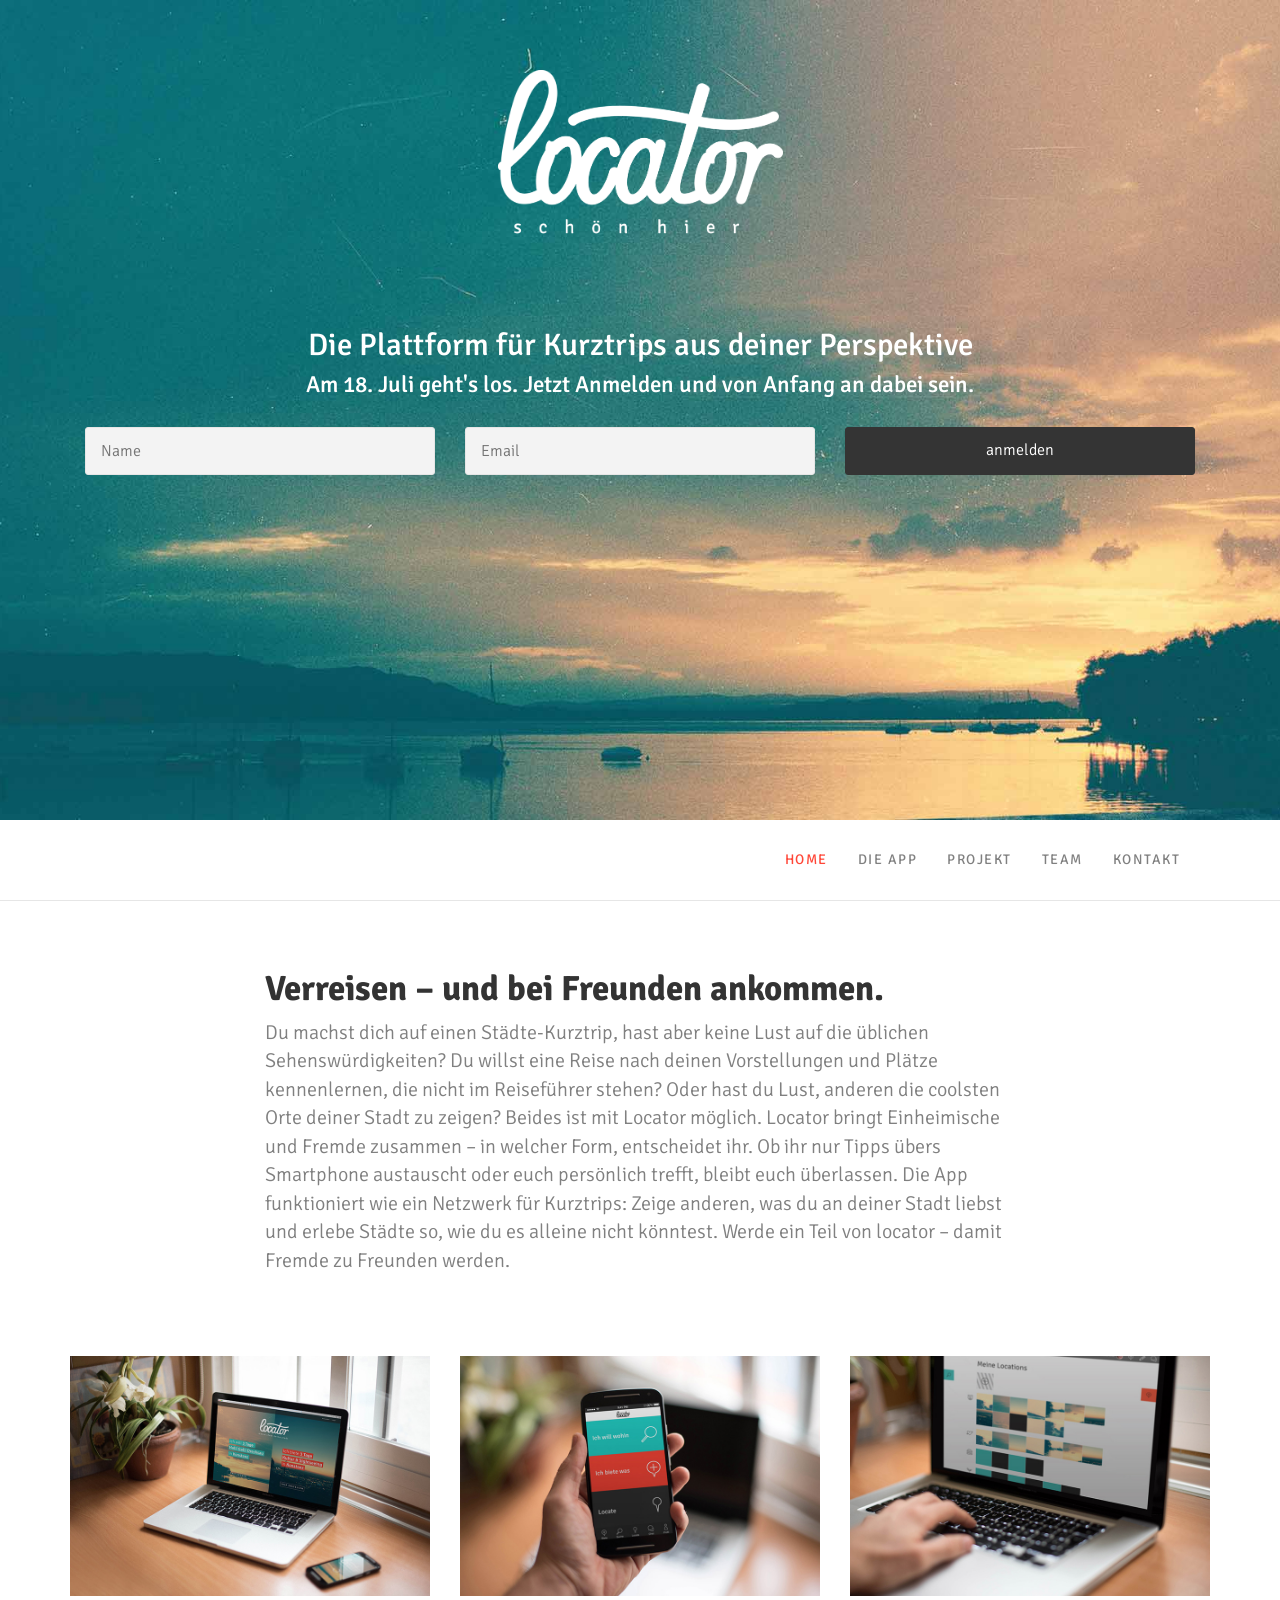
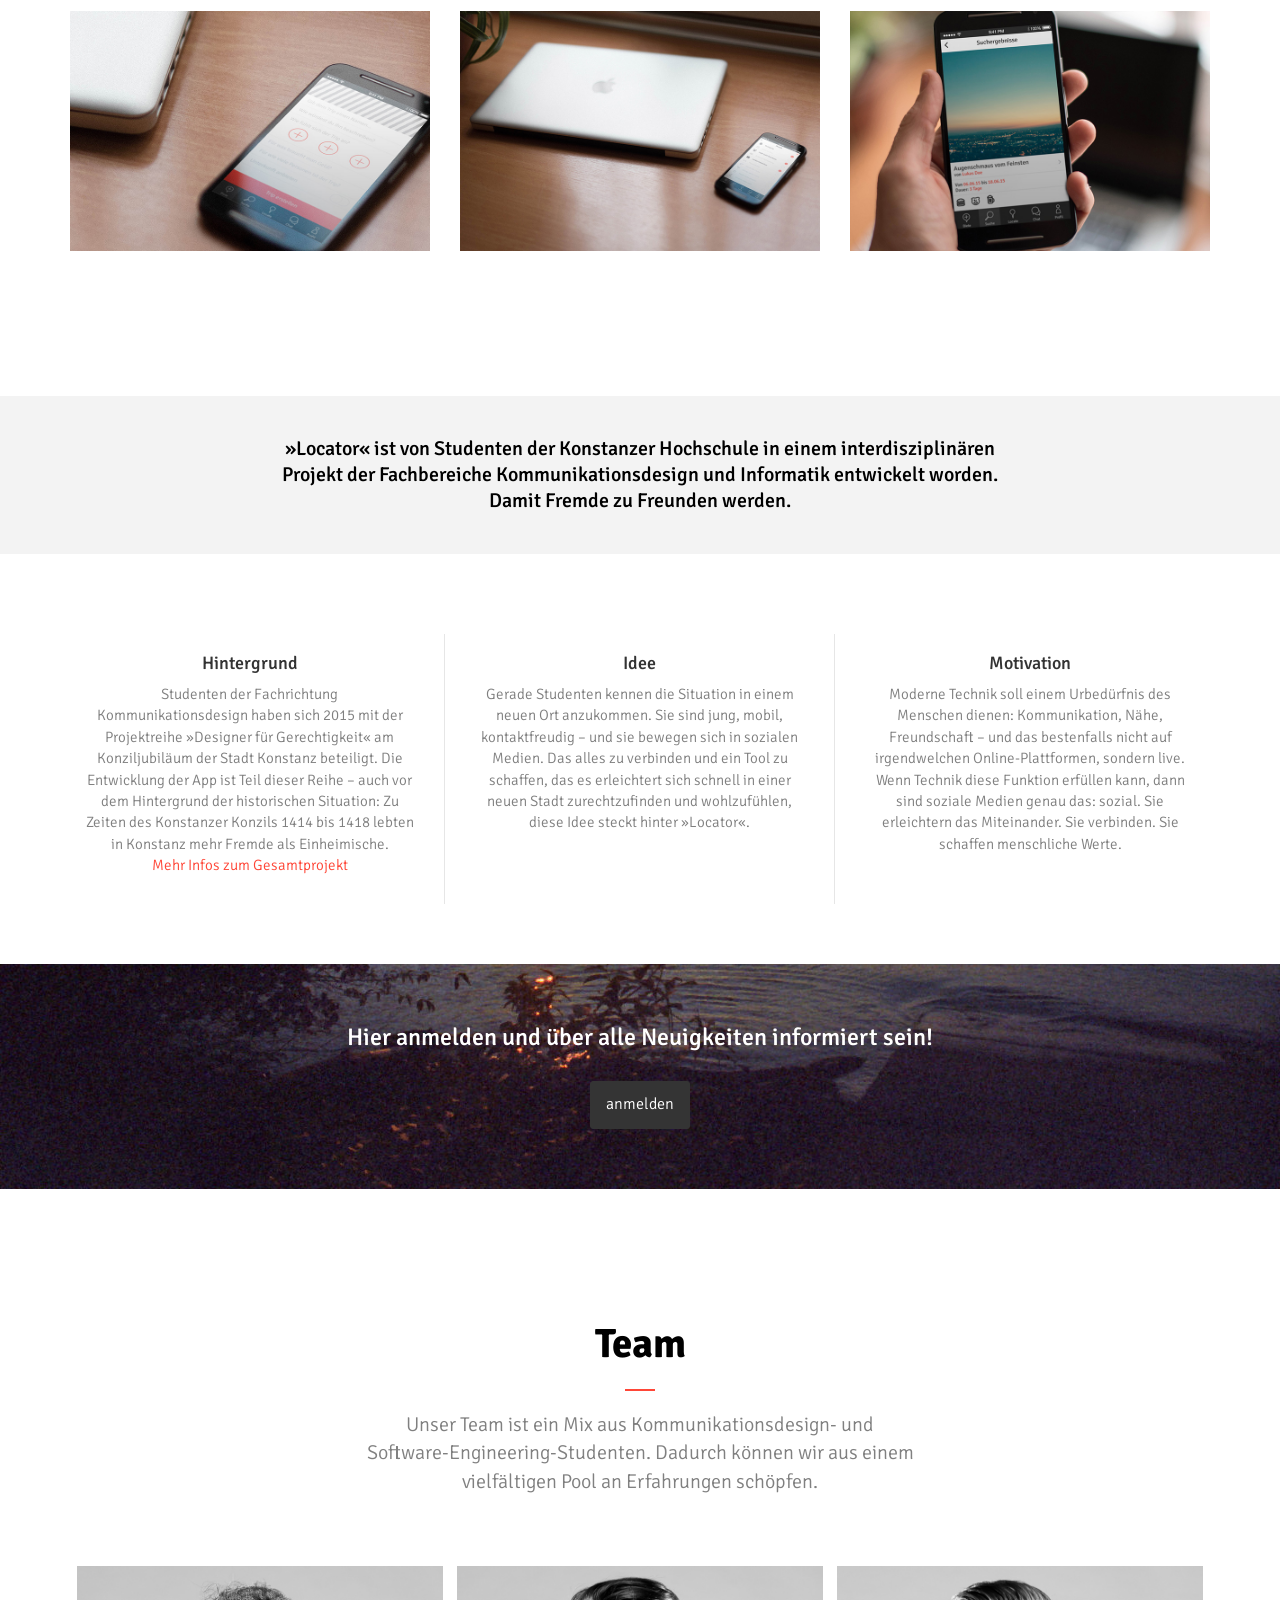
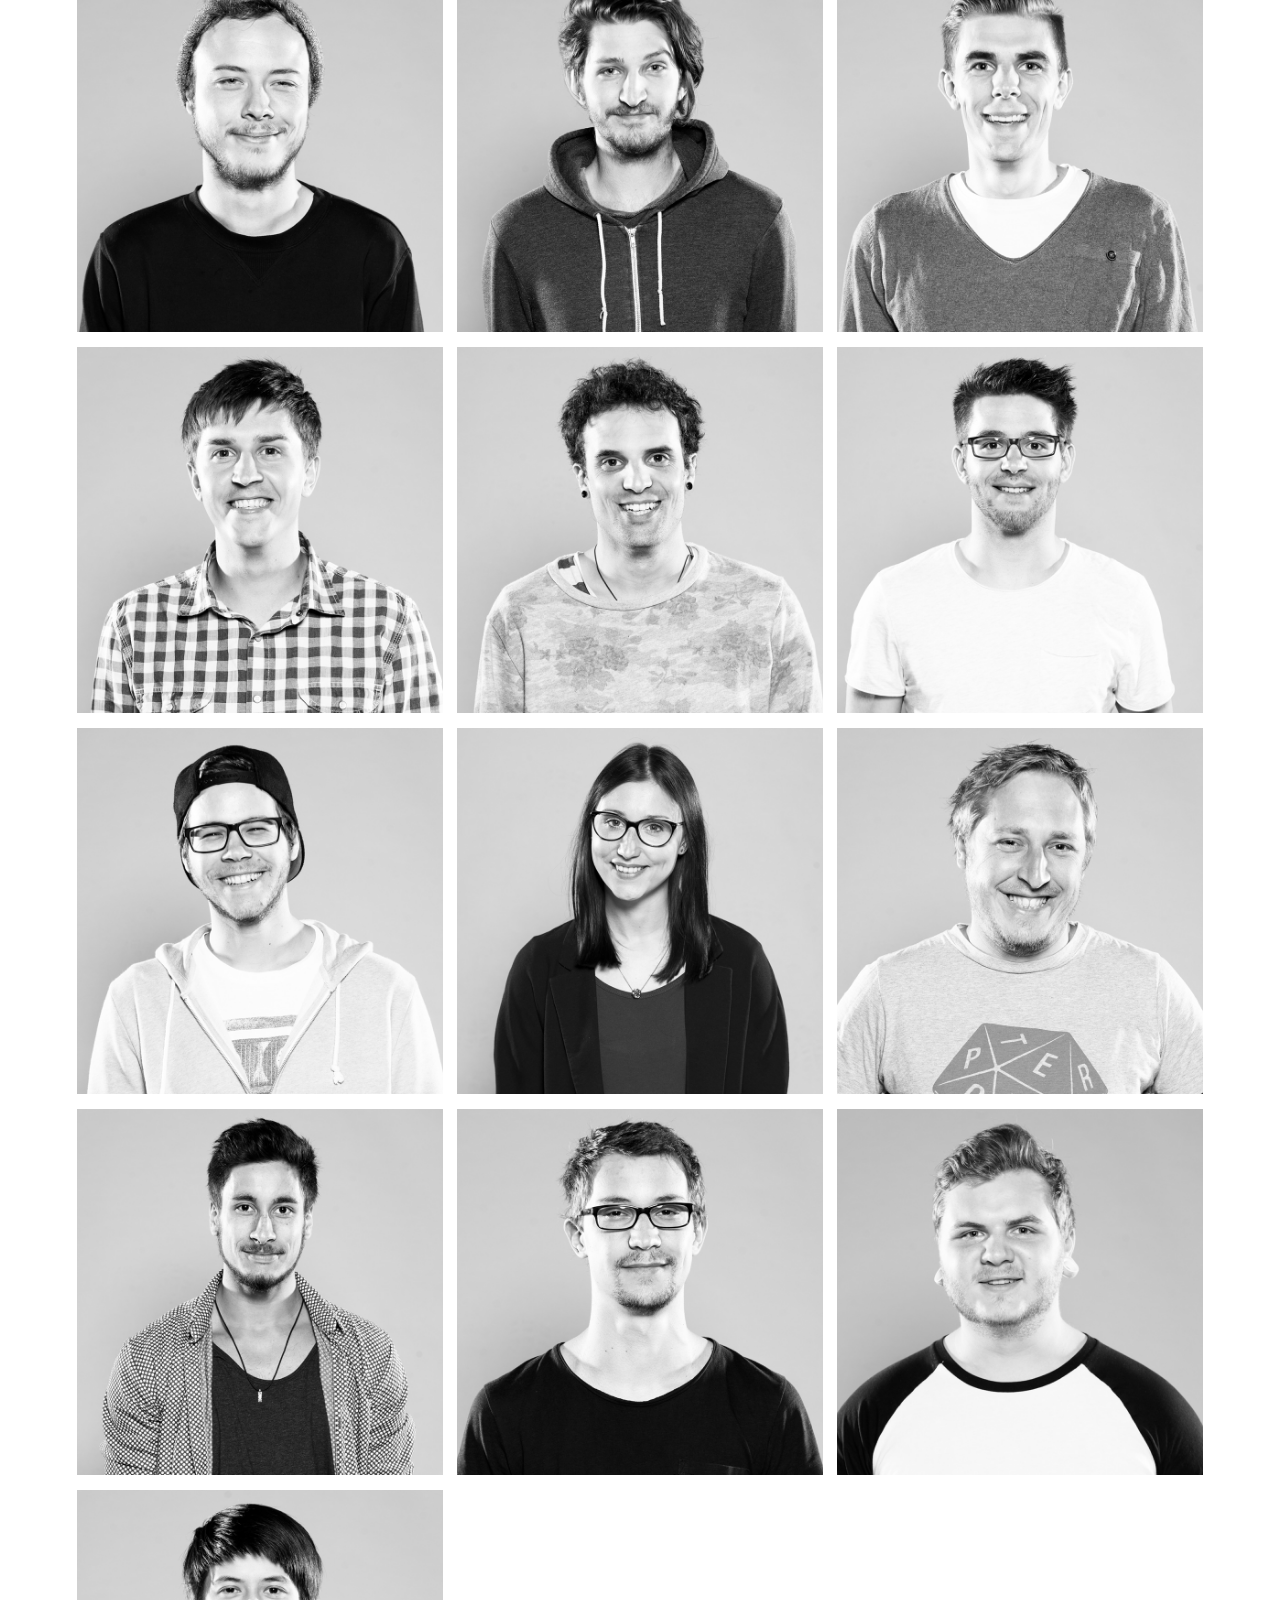
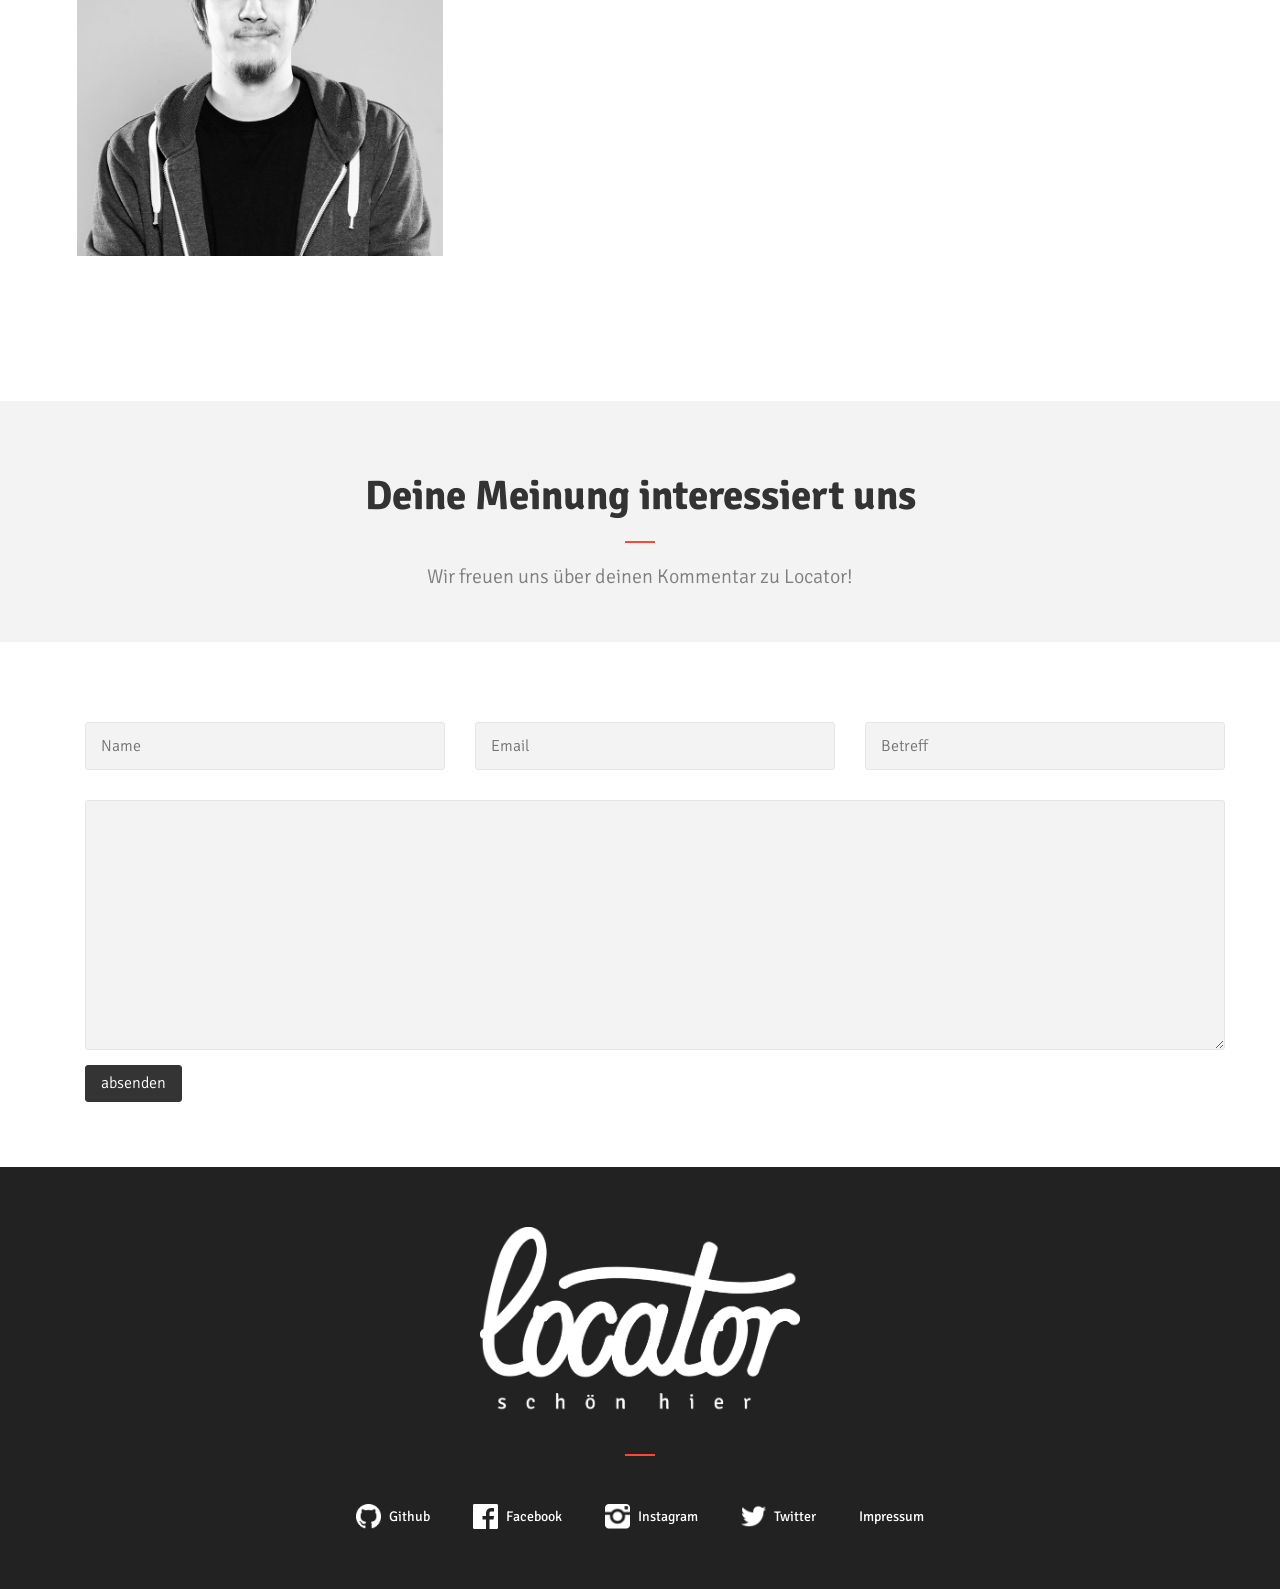
==== app/index.html @ bdcbfa22 "Update index.html" ====
<!DOCTYPE html>
<!--[if lt IE 7]>
<html class="no-js lt-ie9 lt-ie8 lt-ie7"> <![endif]-->
<!--[if IE 7]>
<html class="no-js lt-ie9 lt-ie8"> <![endif]-->
<!--[if IE 8]>
<html class="no-js lt-ie9"> <![endif]-->
<!--[if gt IE 8]><!-->
<html class="no-js">
<!--<![endif]-->

<head>
    <meta charset="utf-8">
    <meta http-equiv="X-UA-Compatible" content="IE=edge">
    <title>Locator | Die Plattform für Kurztrips aus deiner Perspektive</title>
    <meta name="viewport" content="width=device-width, initial-scale=1">
    <link rel="shortcut icon" href="favicon.ico" type="image/x-icon"/>
    <link rel="shortcut icon" href="favicon.png" type="image/png"/>
    <link rel="icon" href="favicon.png" type="image/png"/>

    <!-- Place favicon.ico and apple-touch-icon.png in the root directory -->

    <link href='http://fonts.googleapis.com/css?family=Signika:300,400,600' rel='stylesheet' type='text/css'>
    <link rel="stylesheet" href="css/normalize.css">
    <link rel="stylesheet" href="components/font-awesome/css/font-awesome.min.css">
    <link rel="stylesheet" href="components/bootstrap/dist/css/bootstrap.min.css">
    <link rel="stylesheet" href="components/lightbox/css/lightbox.css"/>
    <link rel="stylesheet" href="css/main.css">


</head>

<body>
<!--[if lt IE 7]>
<p class="browsehappy">You are using an <strong>outdated</strong> browser. Please <a href="http://browsehappy.com/">upgrade
    your browser</a> to improve your experience.</p>
<![endif]-->


<div id="home" class="container-fluid start content">
    <section class="container content relative" id="top">

        <div class="row">
            <div class="col-xs-12 logo-container">
                <img class="logo img-responsive" src="img/locator.png" alt="Locator Logo">

                <div class="registration-container">
                    <div class="registration-header col-xs-12">
                        <h2>Die Plattform für Kurztrips aus deiner Perspektive</h2>

                        <h3>Am 18. Juli geht's los. Jetzt Anmelden und von Anfang an dabei sein.</h3>
                    </div>
                    <form id="registration">
                        <div class="col-sm-4 col-xs-12 input">
                            <input class="registration-form" type="text" placeholder="Name" name="name">
                        </div>
                        <div class="col-sm-4 col-xs-12 input">
                            <input class="registration-form" type="text" placeholder="Email" name="email">
                        </div>
                        <div class="col-sm-4 col-xs-12 button">
                            <input class="registration-submit" type="submit" value="anmelden">
                        </div>
                    </form>
                    <div class="success">
                        <p class="thanks">Vielen Dank für deine Anmeldung</p>
                    </div>
                    <div class="error">
                        <p class="generic">Oops, da ist was schief gelaufen. Bitte überprüfe nochmal deine Eingabe.</p>

                        <p class="conflict">Oops, diese Mail ist bereits registriert.</p>
                    </div>

                </div>
            </div>
        </div>
    </section>
</div>

<div class="container-fluid menu-wrapper">

    <div class="container">
        <div class="row">
            <div class="col-xs-12">

                <div class="burgerbutton visible-xs">
                    <button type="button" class="navbar-toggle" data-toggle="collapse" data-target=".mainnav">
                        <span class="sr-only">Toggle navigation</span>
                        <span class="icon-bar"></span>
                        <span class="icon-bar"></span>
                        <span class="icon-bar"></span>
                    </button>

                </div>
                <nav id="navigation" class="mainnav navbar-collapse collapse">
                    <ul>
                        <li class="active"><a href="#home">Home</a></li>
                        <li><a href="#app">Die App</a></li>
                        <li><a href="#project">Projekt</a></li>
                        <li><a href="#team">Team</a></li>
                        <li><a href="#contact-us">Kontakt</a></li>
                    </ul>
                </nav>
            </div>
        </div>
    </div>

</div>

<div class="container description content" id="app">
    <div class="row">
        <div class="col-xs-12 col-sm-8 col-sm-offset-2">
            <h2>Verreisen – und bei Freunden ankommen.</h2>

            <p>
                Du machst dich auf einen Städte-Kurztrip, hast aber keine Lust auf die üblichen Sehenswürdigkeiten? Du
                willst eine Reise nach deinen Vorstellungen und Plätze kennenlernen, die nicht im Reiseführer stehen?
                Oder hast du Lust, anderen die coolsten Orte deiner Stadt zu zeigen? Beides ist mit Locator möglich.
                Locator bringt Einheimische und Fremde zusammen – in welcher Form, entscheidet ihr. Ob ihr nur Tipps
                übers Smartphone austauscht oder euch persönlich trefft, bleibt euch überlassen. Die App funktioniert
                wie ein Netzwerk für Kurztrips: Zeige anderen, was du an deiner Stadt liebst und
                erlebe Städte so, wie du es alleine nicht könntest. Werde ein Teil von locator – damit Fremde zu
                Freunden werden.

            </p>
        </div>
    </div>


    <div class="row mocks">
        <a data-lightbox="mockups" href="img/mocks/Locator_Mockup1.jpg">
            <img class="col-sm-4 img-responsive"
                 src="img/mocks/Locator_Mockup1.jpg">
        </a>

        <a data-lightbox="mockups" href="img/mocks/Locator_Mockup2.jpg">
            <img class="col-sm-4 img-responsive"
                 src="img/mocks/Locator_Mockup2.jpg">
        </a>

        <a data-lightbox="mockups" href="img/mocks/Locator_Mockup3.jpg">
            <img class="col-sm-4 img-responsive"
                 src="img/mocks/Locator_Mockup3.jpg">
        </a>

        <a data-lightbox="mockups" href="img/mocks/Locator_Mockup5.jpg">
            <img class="col-sm-4 img-responsive"
                 src="img/mocks/Locator_Mockup5.jpg">
        </a>

        <a data-lightbox="mockups" href="img/mocks/Locator_Mockup4.jpg">
            <img class="col-sm-4 img-responsive"
                 src="img/mocks/Locator_Mockup4.jpg">
        </a>

        <a data-lightbox="mockups" href="img/mocks/Locator_Mockup6.jpg">
            <img class="col-sm-4 img-responsive"
                 src="img/mocks/Locator_Mockup6.jpg">
        </a>

    </div>
</div>
<div class="content" id="project">
    <div class="container-fluid quote">
        <div class="container">

            <div class="row">
                <h3 class="col-sm-8 col-sm-offset-2">»Locator« ist von Studenten der Konstanzer Hochschule in einem
                    interdisziplinären Projekt der Fachbereiche Kommunikationsdesign und Informatik entwickelt worden.
                    Damit
                    Fremde zu Freunden werden.</h3>
            </div>
        </div>
    </div>

    <div class="container project-description">
        <div class="row">
            <div class="col-sm-4 border">
                <h2>Hintergrund</h2>
                <span class="desc">Studenten der Fachrichtung Kommunikationsdesign haben sich 2015 mit der Projektreihe »Designer für Gerechtigkeit« am Konziljubiläum der Stadt Konstanz beteiligt. Die Entwicklung der App ist Teil dieser Reihe – auch vor dem Hintergrund der historischen Situation: Zu Zeiten des Konstanzer Konzils 1414 bis 1418 lebten in Konstanz mehr Fremde als Einheimische. <br><a
                        href="http://gerechtigkeit.ag.htwg-konstanz.de/">Mehr Infos zum Gesamtprojekt</a></span>
            </div>

            <div class="col-sm-4 border">
                <h2>Idee</h2>
                <span class="desc">Gerade Studenten kennen die Situation in einem neuen Ort anzukommen. Sie sind jung, mobil, kontaktfreudig – und sie bewegen sich in sozialen Medien. Das alles zu verbinden und ein Tool zu schaffen, das es erleichtert sich schnell in einer neuen Stadt zurechtzufinden und wohlzufühlen, diese Idee steckt hinter »Locator«.</span>
            </div>

            <div class="col-sm-4">
                <h2>Motivation</h2>
                <span class="desc">Moderne Technik soll einem Urbedürfnis des Menschen dienen: Kommunikation, Nähe, Freundschaft – und das bestenfalls nicht auf irgendwelchen Online-Plattformen, sondern live. Wenn Technik diese Funktion erfüllen kann, dann sind soziale Medien genau das: sozial. Sie erleichtern das Miteinander. Sie verbinden. Sie schaffen menschliche Werte.</span>
            </div>

        </div>
    </div>

    <div class="container-fluid registration">

        <div class="container">

            <h3>Hier anmelden und über alle Neuigkeiten informiert sein!</h3>

            <div class="row center">
                <div class="col-xs-12 col-sm4">
                    <input class="registration-submit-bottom" type="submit" value="anmelden">
                </div>
            </div>
        </div>
    </div>

</div>


<div class="container team content" id="team">
    <div class="row">
        <div class="col-xs-12 head">
            <h2 class="section-title">Team</h2>

            <p class="grey">Unser Team ist ein Mix aus Kommunikationsdesign- und Software-Engineering-Studenten.
                Dadurch
                können wir aus
                einem vielfältigen Pool an Erfahrungen schöpfen.</p>
        </div>
    </div>
    <div class="profiles"></div>
</div>

<div class="content" id="contact-us">
    <div class="container-fluid kontakt-teaser">
        <div class="row">
            <div class="col-xs-12">
                <h3 class="center">Deine Meinung interessiert uns</h3>

                <p class="grey center">Wir freuen uns über deinen Kommentar zu Locator!</p>
            </div>
        </div>
    </div>
</div>

<div class="container kontakt content" id="contact">

    <div id="form">
        <div class="container">

            <form id="forms">
                <div class="row">
                    <div class="col-sm-4">
                        <input type="text" placeholder="Name" id="name" name="name">
                    </div>
                    <div class="col-sm-4">
                        <input type="text" placeholder="Email" id="email" name="email">
                    </div>
                    <div class="col-sm-4">
                        <input type="text" placeholder="Betreff" id="subject" name="subject">
                    </div>
                    <div class="col-xs-12">
                        <textarea name="message" id="message" cols="30" rows="10"></textarea>

                    </div>
                </div>
                <div class="row">
                    <div class="col-xs-12 col-sm-4">
                        <input class="feedback-submit" type="submit" value="absenden">
                        <input type="hidden" name="submit">
                    </div>
                    <div class="col-xs-12 col-sm-8 success-feedback">
                        <p class="thanks">Vielen Dank für dein Feedback!</p>
                    </div>
                    <div class="col-xs-12 col-sm-8 error-feedback">
                        <p class="generic">Oops, da ist was schief gelaufen</p>
                    </div>
                </div>
            </form>
        </div>
    </div>

</div>

<div class="container-fluid footer">
    <div class="container relative">
        <div class="row">

            <div class="col-xs-12 center">
                <img class="logo img-responsive" src="img/locator.png" alt="Locator Logo">
                <span class="separator"></span>

                <div class="social-wrapper">
                    <ul>
                        <li><a href="https://github.com/locator-kn" target="_blank">
                            <img class="social"
                                 src="img/socials/github.png">
                            Github</a></li>
                        <li><a href="https://www.facebook.com/locator.kn" target="_blank"><img class="social"
                                                                                               src="img/socials/fb.png">
                            Facebook</a>
                        </li>
                        <li><a target="_blank" href="https://instagram.com/locator_app" class="footer-app-link"><img class="social" width="25"
                                                                                                     src="img/socials/insta.png"
                                                                                                     alt=""/>
                             Instagram</a></li>
                        <li><a target="_blank" href="https://twitter.com/locator_app"><img class="social" src="img/socials/twitter.png"
                                />
                            Twitter</a>
                        </li>
                        <li><a href="impressum.html">Impressum</a></li>
                    </ul>
                </div>
            </div>


        </div>
    </div>
</div>

<script src="components/jquery/dist/jquery.min.js"></script>
<script src="components/bootstrap/dist/js/bootstrap.min.js"></script>
<script src="js/smoothscroll.js"></script>
<script src="components/lightbox/js/lightbox.min.js"></script>
<script src="js/modernizr-2.6.2.min.js"></script>
<script src="js/main.js"></script>

<script>
    (function (i, s, o, g, r, a, m) {
        i['GoogleAnalyticsObject'] = r;
        i[r] = i[r] || function () {
                    (i[r].q = i[r].q || []).push(arguments)
                }, i[r].l = 1 * new Date();
        a = s.createElement(o),
                m = s.getElementsByTagName(o)[0];
        a.async = 1;
        a.src = g;
        m.parentNode.insertBefore(a, m)
    })(window, document, 'script', '//www.google-analytics.com/analytics.js', 'ga');

    ga('create', 'UA-64206727-1', 'auto');
    ga('send', 'pageview');

</script>

</body>

</html>
---- app/css/main.css ----
/*! HTML5 Boilerplate v4.3.0 | MIT License | http://h5bp.com/ */

/*
 * What follows is the result of much research on cross-browser styling.
 * Credit left inline and big thanks to Nicolas Gallagher, Jonathan Neal,
 * Kroc Camen, and the H5BP dev community and team.
 */

/* ==========================================================================
   Base styles: opinionated defaults
   ========================================================================== */

html,
button,
input,
select,
textarea {
    color: #222;
}

html {
    font-size: 1em;
    line-height: 1.4;
}

input, textarea {
    outline: none;
    -webkit-appearance: none;
}

/*
 * Remove text-shadow in selection highlight: h5bp.com/i
 * These selection rule sets have to be separate.
 * Customize the background color to match your design.
 */

::-moz-selection {
    background: #b3d4fc;
    text-shadow: none;
}

::selection {
    background: #b3d4fc;
    text-shadow: none;
}

/*
 * A better looking default horizontal rule
 */

hr {
    display: block;
    height: 1px;
    border: 0;
    border-top: 1px solid #ccc;
    margin: 1em 0;
    padding: 0;
}

/*
 * Remove the gap between images, videos, audio and canvas and the bottom of
 * their containers: h5bp.com/i/440
 */

audio,
canvas,
img,
video {
    vertical-align: middle;
}

/*
 * Remove default fieldset styles.
 */

fieldset {
    border: 0;
    margin: 0;
    padding: 0;
}

/*
 * Allow only vertical resizing of textareas.
 */

textarea {
    resize: vertical;
}

/* ==========================================================================
   Browse Happy prompt
   ========================================================================== */

.browsehappy {
    margin: 0.2em 0;
    background: #ccc;
    color: #000;
    padding: 0.2em 0;
}

/* ==========================================================================
   Author's custom styles
   ========================================================================== */

/* ==========================================================================
   Helper classes
   ========================================================================== */

/*
 * Image replacement
 */

.ir {
    background-color: transparent;
    border: 0;
    overflow: hidden;
    /* IE 6/7 fallback */
    *text-indent: -9999px;
}

.ir:before {
    content: "";
    display: block;
    width: 0;
    height: 150%;
}

/*
 * Hide from both screenreaders and browsers: h5bp.com/u
 */

.hidden {
    display: none !important;
    visibility: hidden;
}

/*
 * Hide only visually, but have it available for screenreaders: h5bp.com/v
 */

.visuallyhidden {
    border: 0;
    clip: rect(0 0 0 0);
    height: 1px;
    margin: -1px;
    overflow: hidden;
    padding: 0;
    position: absolute;
    width: 1px;
}

/*
 * Extends the .visuallyhidden class to allow the element to be focusable
 * when navigated to via the keyboard: h5bp.com/p
 */

.visuallyhidden.focusable:active,
.visuallyhidden.focusable:focus {
    clip: auto;
    height: auto;
    margin: 0;
    overflow: visible;
    position: static;
    width: auto;
}

/*
 * Hide visually and from screenreaders, but maintain layout
 */

.invisible {
    visibility: hidden;
}

/*
 * Clearfix: contain floats
 *
 * For modern browsers
 * 1. The space content is one way to avoid an Opera bug when the
 *    `contenteditable` attribute is included anywhere else in the document.
 *    Otherwise it causes space to appear at the top and bottom of elements
 *    that receive the `clearfix` class.
 * 2. The use of `table` rather than `block` is only necessary if using
 *    `:before` to contain the top-margins of child elements.
 */

.clearfix:before,
.clearfix:after {
    content: " ";
    /* 1 */
    display: table;
    /* 2 */
}

.clearfix:after {
    clear: both;
}

/*
 * For IE 6/7 only
 * Include this rule to trigger hasLayout and contain floats.
 */

.clearfix {
    *zoom: 1;
}

/* ==========================================================================
   EXAMPLE Media Queries for Responsive Design.
   These examples override the primary ('mobile first') styles.
   Modify as content requires.
   ========================================================================== */

@media only screen and (min-width: 35em) {
    /* Style adjustments for viewports that meet the condition */
}

@media print,
(-o-min-device-pixel-ratio: 5/4),
(-webkit-min-device-pixel-ratio: 1.25),
(min-resolution: 120dpi) {
    /* Style adjustments for high resolution devices */
}

/* ==========================================================================
   Print styles.
   Inlined to avoid required HTTP connection: h5bp.com/r
   ========================================================================== */

@media print {
    * {
        background: transparent !important;
        color: #000 !important;
        /* Black prints faster: h5bp.com/s */
        box-shadow: none !important;
        text-shadow: none !important;
    }

    a,
    a:visited {
        text-decoration: underline;
    }

    a[href]:after {
        content: " (" attr(href) ")";
    }

    abbr[title]:after {
        content: " (" attr(title) ")";
    }

    /*
     * Don't show links for images, or javascript/internal links
     */
    .ir a:after,
    a[href^="javascript:"]:after,
    a[href^="#"]:after {
        content: "";
    }

    pre,
    blockquote {
        border: 1px solid #999;
        page-break-inside: avoid;
    }

    thead {
        display: table-header-group;
        /* h5bp.com/t */
    }

    tr,
    img {
        page-break-inside: avoid;
    }

    img {
        max-width: 100% !important;
    }

    @page {
        margin: 0.5cm;
    }

    p,
    h2,
    h3 {
        orphans: 3;
        widows: 3;
    }

    h2,
    h3 {
        page-break-after: avoid;
    }
}

body {
    font-family: 'Signika', sans-serif;
    background-color: #fff;
    -webkit-font-smoothing: antialiased;
    -moz-osx-font-smoothing: grayscale;
}

.responsive-img {
    max-width: 100%;
    height: auto;
}

.start {
    background: url('../img/bg/intro.jpg');
    min-height: calc(100vh - 80px);
    background-size: cover;
    background-position: bottom;
}

.logo-container {
    text-align: center;
    margin-top: 6%;
}

.logo-container h2 {
    font-size: 23px;
    color: white;
}

img.logo {
    margin: 0 auto;
    max-width: 25%
}

.registration-container h2 {
    font-size: 31px;
}

.registration-container h3 {
    font-size: 23px;
    margin-top: 5px;
    margin-bottom: 30px;
}

.description p {
    font-weight: 300;
    color: #808080;
    font-size: 20px;
}

.description h2 {
    font-weight: 700;
    font-size: 35px;
}

.head {
    text-align: center;
}

.grey {
    font-weight: 300;
    color: #808080;
    font-size: 20px;
}

.team .head p {
    max-width: 550px;
    margin: 0 auto;
}

.team .member {
    position: relative;
}

.team .member .overlay {
    position: absolute;
    top: 0;
    left: 0;
    height: 100%;
    width: 100%;
    background: rgba(255, 70, 55, 0.5);
    border-left: 7px solid white;
    border-right: 7px solid white;
    padding: 15px;
    padding-top: 100px;
    visibility: hidden;
}

.team {
    color: white;
}

.team .member {
    margin-bottom: 15px;
    padding-left: 7px;
    padding-right: 7px;
}

.team .overlay h2, .team .desc {
    line-height: 24px;
    font-size: 15px;
    font-weight: 300;
    text-align: center;
    float: left;
    width: 100%;
    color: white;
}

.head h2 {
    color: black !important;
}

.head {
    margin: 70px 0;
}

.team .overlay h2 {
    text-transform: uppercase;
}

.team .overlay {
    opacity: 0;
    transition: all 400ms cubic-bezier(.07, .58, .39, 1);
}

.team .member:hover .overlay {
    opacity: 1;
    visibility: visible;
}

.team .member .overlay h2 {
    opacity: 0;
    transition: all 0.40s cubic-bezier(0.000, 0.000, 0.580, 1.000);
}

.team .member:hover h2 {
    opacity: 1;
}

.team .member .overlay .desc {
    opacity: 0;
    transition: all 0.70s cubic-bezier(0.000, 0.000, 0.580, 1.000);
}

.team .member:hover .desc {
    opacity: 1;
}

.kontakt-teaser {
    background-color: #f3f3f3;
    padding-top: 40px;
    padding-bottom: 40px;
    margin-bottom: 80px;
}

.kontakt-teaser h3:after {
    background: #ff4637;
    position: relative;
    display: block;
    content: "";
    height: 2px;
    width: 30px;
    margin: 10px auto 20px;
}

.kontakt-teaser h3 {
    text-align: center;
    font-size: 41px;
    line-height: 70px;
    font-weight: 700;
}

.center {
    text-align: center;
}

#contact input[type="text"] {
    width: 100%;
    background-color: #f3f3f3;
    height: 48px;
    border: 1px solid #e6e6e6;
    margin-bottom: 30px;
}

#contact textarea {
    background-color: #f3f3f3;
    border: 1px solid #e6e6e6;
    width: 100%;
    padding: 10px 15px;
}

input, textarea, select {
    font-family: 'Signika', Arial, sans-serif;
    font-size: 16px;
    font-weight: 100;
    border-radius: 3px;
    outline: 0;
    display: block;
    max-width: 100%;
    padding: 6px 15px;
    border: 1px solid #ddd;
    margin-bottom: 15px;
    background: transparent;
    color: #808080;
    -webkit-transition: all 0.2s ease-in-out;
    -moz-transition: all 0.2s ease-in-out;
    -ms-transition: all 0.2s ease-in-out;
    -o-transition: all 0.2s ease-in-out;
}

h2.section-title {
    font-size: 41px;
    line-height: 70px;
    font-weight: 700;
}

.section-title:after {
    background: #ff4637;
}

.section-title:after {
    position: relative;
    display: block;
    content: "";
    height: 2px;
    width: 30px;
    margin: 10px auto 20px;
    background: #ff4637;
}

.team h2.section-title {
    color: white;
}

.container.description {
    padding-top: 130px;
}

.mocks {
    padding-top: 70px;
}

.menu-wrapper {
    background: rgba(255, 255, 255, 0.95);
    border-bottom: 1px solid #e6e6e6;
    z-index: 999;
    width: 100%;
}

.menu-wrapper {
    position: absolute;
}

.menu-wrapper.fixed {
    position: fixed;
    top: 0;
}

.menu-wrapper li {
    padding: 0 10px;
    float: left;
}

.menu-wrapper li a {
    padding: 0 5px;
    float: left;
    color: #808080;
    font-size: 14px;
    line-height: 80px;
    text-transform: uppercase;
    letter-spacing: 1.5px;
}

nav ul {
    float: right;
    margin: 0;
    padding: 0;
}

.footer {
    background-color: #222222;
    min-height: 180px;
    margin-top: 50px;
    color: white;
    padding-bottom: 30px;
}

.footer a {
    color: white;
}

.footer nav {
    float: right;
    position: absolute;
    bottom: 15px;
}

.footer nav ul {
    float: left;
    margin: 0;
    width: 100%;
}

.relative {
    position: relative;
}

.footer .logo {
    padding: 60px 0 40px 0;
    max-width: 28%;
}

.footer nav {
    float: left;
    width: 100%;
    text-align: center;
    position: absolute;
    bottom: 15px;
    right: 15px;
}

.separator {
    background: #ff4637;
    position: relative;
    display: block;
    content: "";
    height: 2px;
    width: 30px;
    margin: 0 auto;
}

.footer .separator {
    margin-bottom: 30px;
}

.footer .impressum {
    padding: 20px;
    text-align: center;
    margin: 0 auto;
}

.quote {
    padding-top: 20px;
    padding-bottom: 30px;
    background-size: cover;
    background-color: #f3f3f3;
    background-position: bottom;
    font-weight: 300;
    color: black;
    margin-bottom: 50px;
    font-size: 34px;
    text-align: center;
}

.quote h3 {
    line-height: 130%;
    font-size: 20px;
}

ul li a:hover {
    text-decoration: none;
}

ul li a:hover, ul li.active a {
    color: #ff4637;
}

ul li a {
    display: block;
}

.impressum:hover {
    text-decoration: none;
    color: #ff4637;
}

#project, #contact-us {
    padding-top: 130px;
}

a:focus {
    text-decoration: none;
}

.mocks img {
    margin-bottom: 15px;
}

.navbar-toggle .icon-bar {
    border: 1px solid black;
}

.project-description .col-sm-4 {
    min-height: 270px;
    padding: 0 30px;
}

.project-description .border {
    border-right: 1px solid #e6e6e6;
}

.project-description {
    text-align: center;
    padding-top: 30px;
    font-weight: 300;
}

.project-description .desc {
    color: #808080;
    font-size: 15px;
}

.project-description h2 {
    font-size: 18px;
}

ul {
    list-style: none;
}

.footer ul li {
    padding: 20px;
}

img.social {
    height: 25px;
    margin-right: 5px;
    margin-top: -2px;
}

.footer ul {
    float: left;
    padding: 0;
    width: 100%;
}

.social-wrapper ul {
    text-align: center;
}

.social-wrapper {
    float: left;
    width: 100%;
}

.footer ul li {
    display: inline-block;
    width: auto;
}

.registration-form {
    width: 100%;
}

.registration-submit {
    width: 100%;
    cursor: pointer;

    color: white;
    background: transparent;
}

.registration-submit:hover {
    background: none;
    color: #808080;
    background-color: #f3f3f3;
}

.registration-submit-bottom {
    margin: 0 auto;
    height: 48px;
    border: 1px solid #e6e6e6;
    color: white;
}

.registration-submit-bottom:hover {
    background-color: #f3f3f3;
    color: #808080;
}

.registration-container {
    padding-top: 70px;
    width: 100%;
}

.registration-container .input input {
    background-color: #f3f3f3;
    height: 48px;
    border: 1px solid #e6e6e6;
    margin-bottom: 30px;
    margin-bottom: 5px;
}

input.registration-submit {
    height: 48px;
}

.registration-header {
    color: white;
    font-size: 25px;
    text-align: center;
}

.registration {
    margin-top: 60px;
    margin-bottom: 30px;
    padding-top: 60px;
    padding-bottom: 60px;
    background: url('../img/bg/imm012_11.jpg');
    background-size: cover;
    background-position: bottom;
    font-weight: 300;
    color: white;
    font-size: 34px;
    text-align: center;
}

.registration h3 {
    margin-top: 0;
    margin-bottom: 30px;
}

.success, .error {
    color: white;
    font-size: 25px;
    text-align: center;
    display: none;
}

.success.thanks {
    display: block;
}

.error {
    color: #ff4637;
}

.conflict, .generic {
    display: none;
}

.error.generic, .error.conflict, .error.generic .generic, .error.conflict .conflict, .error-feedback.generic, .error-feedback .generic {
    display: block;
}

.success-feedback, .error-feedback {
    color: black;
    font-size: 23px;
    text-align: left;
    padding-top: 5px;
    display: none;
}

.error-feedback {
    color: #ff4637;
}

.unsubscribe {
    height: 100vh;
    background: url('../img/bg/intro.jpg');
    background-size: cover;
}

.impressum {
    background: url('../img/bg/intro.jpg');
    background-size: cover;
    padding-top: 30px;
    padding-bottom: 30px;
}

.impressum-container ul {
    padding-left: 0 !important;
    padding-bottom: 20px;
}

.manualheight {
    min-height: 0 !important;
}

a {
    color: #ff4637;
}

a:hover {
    color: #ff4637;
}

.registration-header p {
    font-size: 24px;
    margin: 0 0 27px;
}

form#registration {
    float: left;
    margin-bottom: 30px;
    width: 100%;
}

.registration-submit {
    width: 100%;
    cursor: pointer;
    color: white;
    background: #343434;
    border: 1px solid #343434;
}

.registration-submit:hover {
    background-color: #ff4637;
    border: 1px solid #ff4637;
    color: white;
}

.registration-submit-bottom, .feedback-submit {
    color: white;
    background: #343434;
    border: 1px solid #343434;
}

.registration-submit-bottom:hover, .feedback-submit:hover {
    background-color: #ff4637;
    border: 1px solid #ff4637;
    color: white;
}

@media (max-width: 1199px) {
    .team .member .overlay {
        padding-top: 30px;
    }
}




/* SM */
@media (max-width: 991px) {
    img.logo {
        max-width: 40%;
    }

    .logo-container {
        margin-top: 20%;
    }
}



@media (max-width: 767px) {
    .registration-container h2, .registration-container h3 {
        font-size: 21px;
        text-align: left;
    }

    .container.description {
        padding-top: 50px;
    }

    #project, #contact-us {
        padding-top: 50px;
    }

    .registration-container input {
        margin-bottom: 5px;
    }

    .footer ul li {
        width: 100%;
    }

    .menu-wrapper li {
        width: 100%;
    }

    .start {
        min-height: 100vh;
    }

    .menu-wrapper {
        position: fixed !important;
        top: 0;
    }

    .logo-container {
        margin-top: 15%;
    }

    .registration-container {
        padding-top: 30px;
    }

    .registration-header {

        font-size: 17px;
    }
}

@media (max-width: 467px) {
    .logo-container {
        margin-top: 25%;
    }

    img.logo {
        max-width: 70%;
    }
}

@media (min-width: 1285px) {

    img.logo {
        max-width: 35%;
    }

    .logo-container {
        margin-top: 15%;
    }

    .registration-container {
        padding-top: 115px;
    }

}
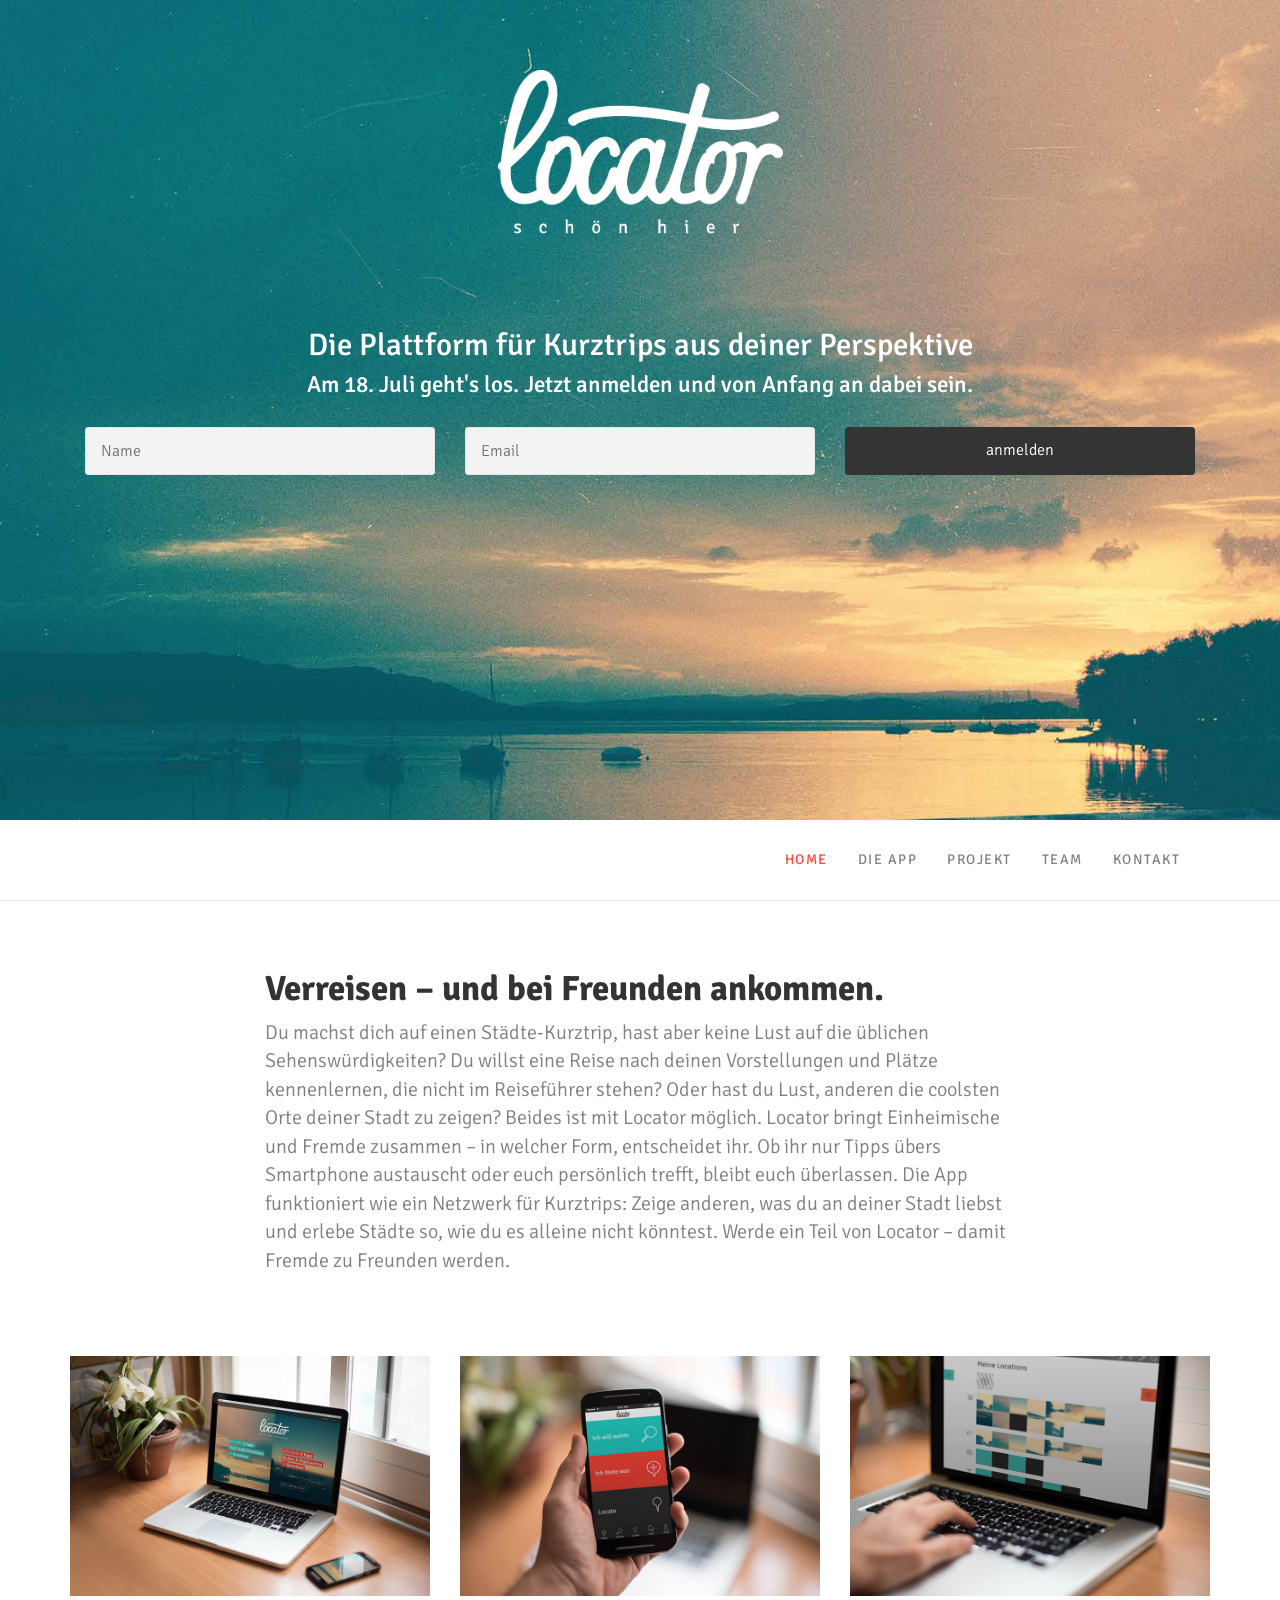
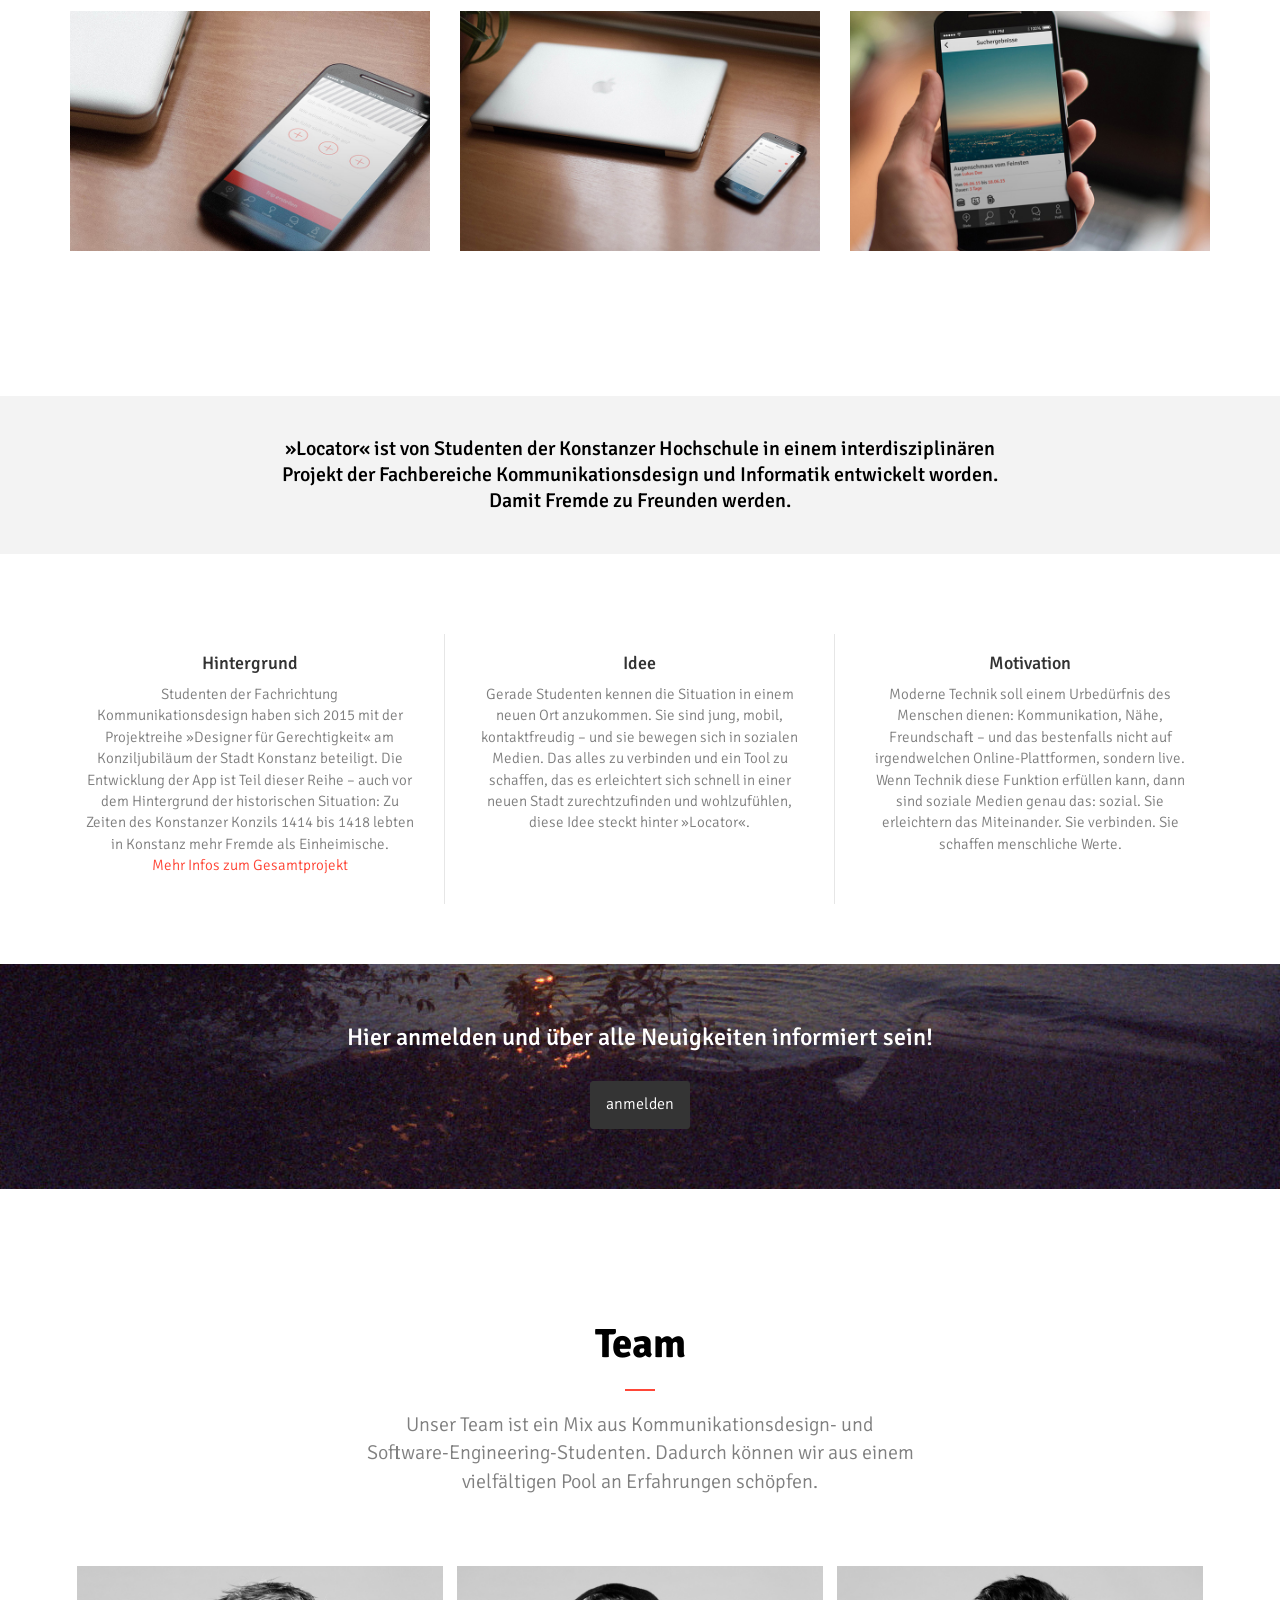
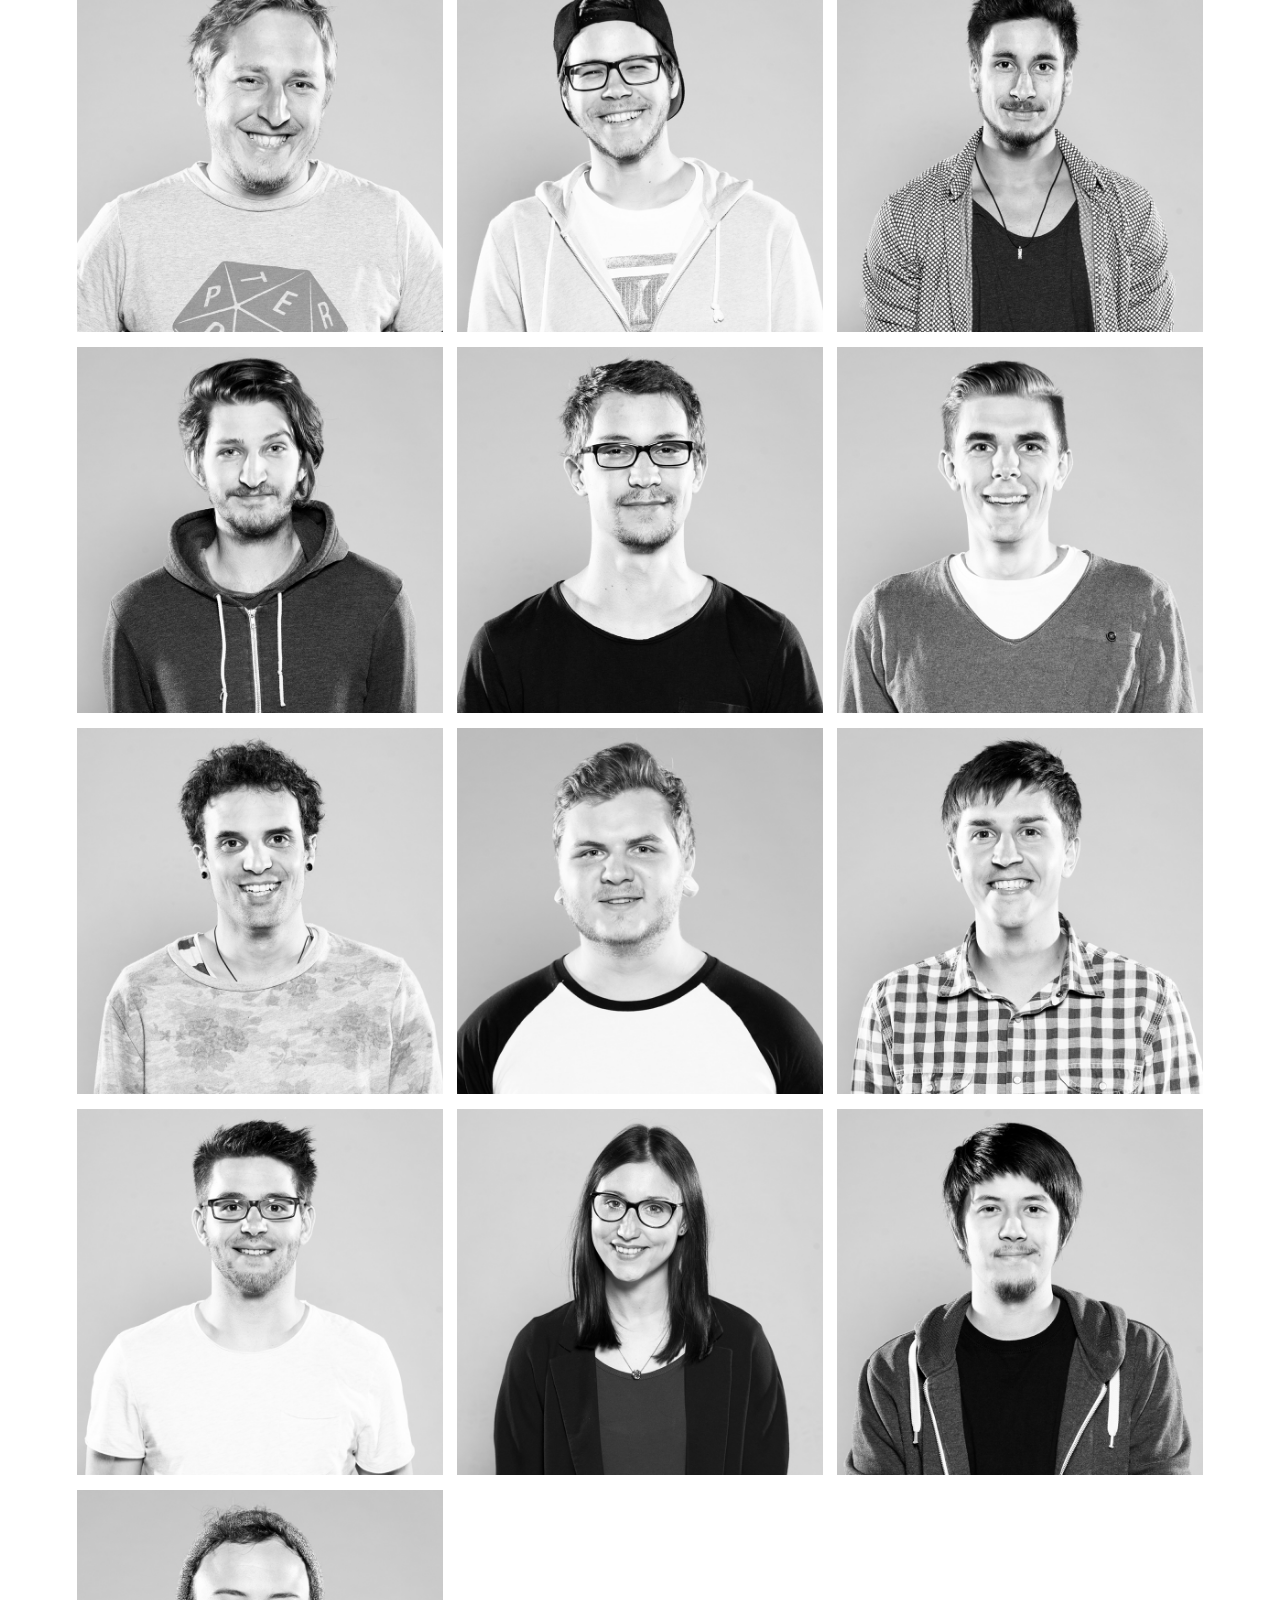
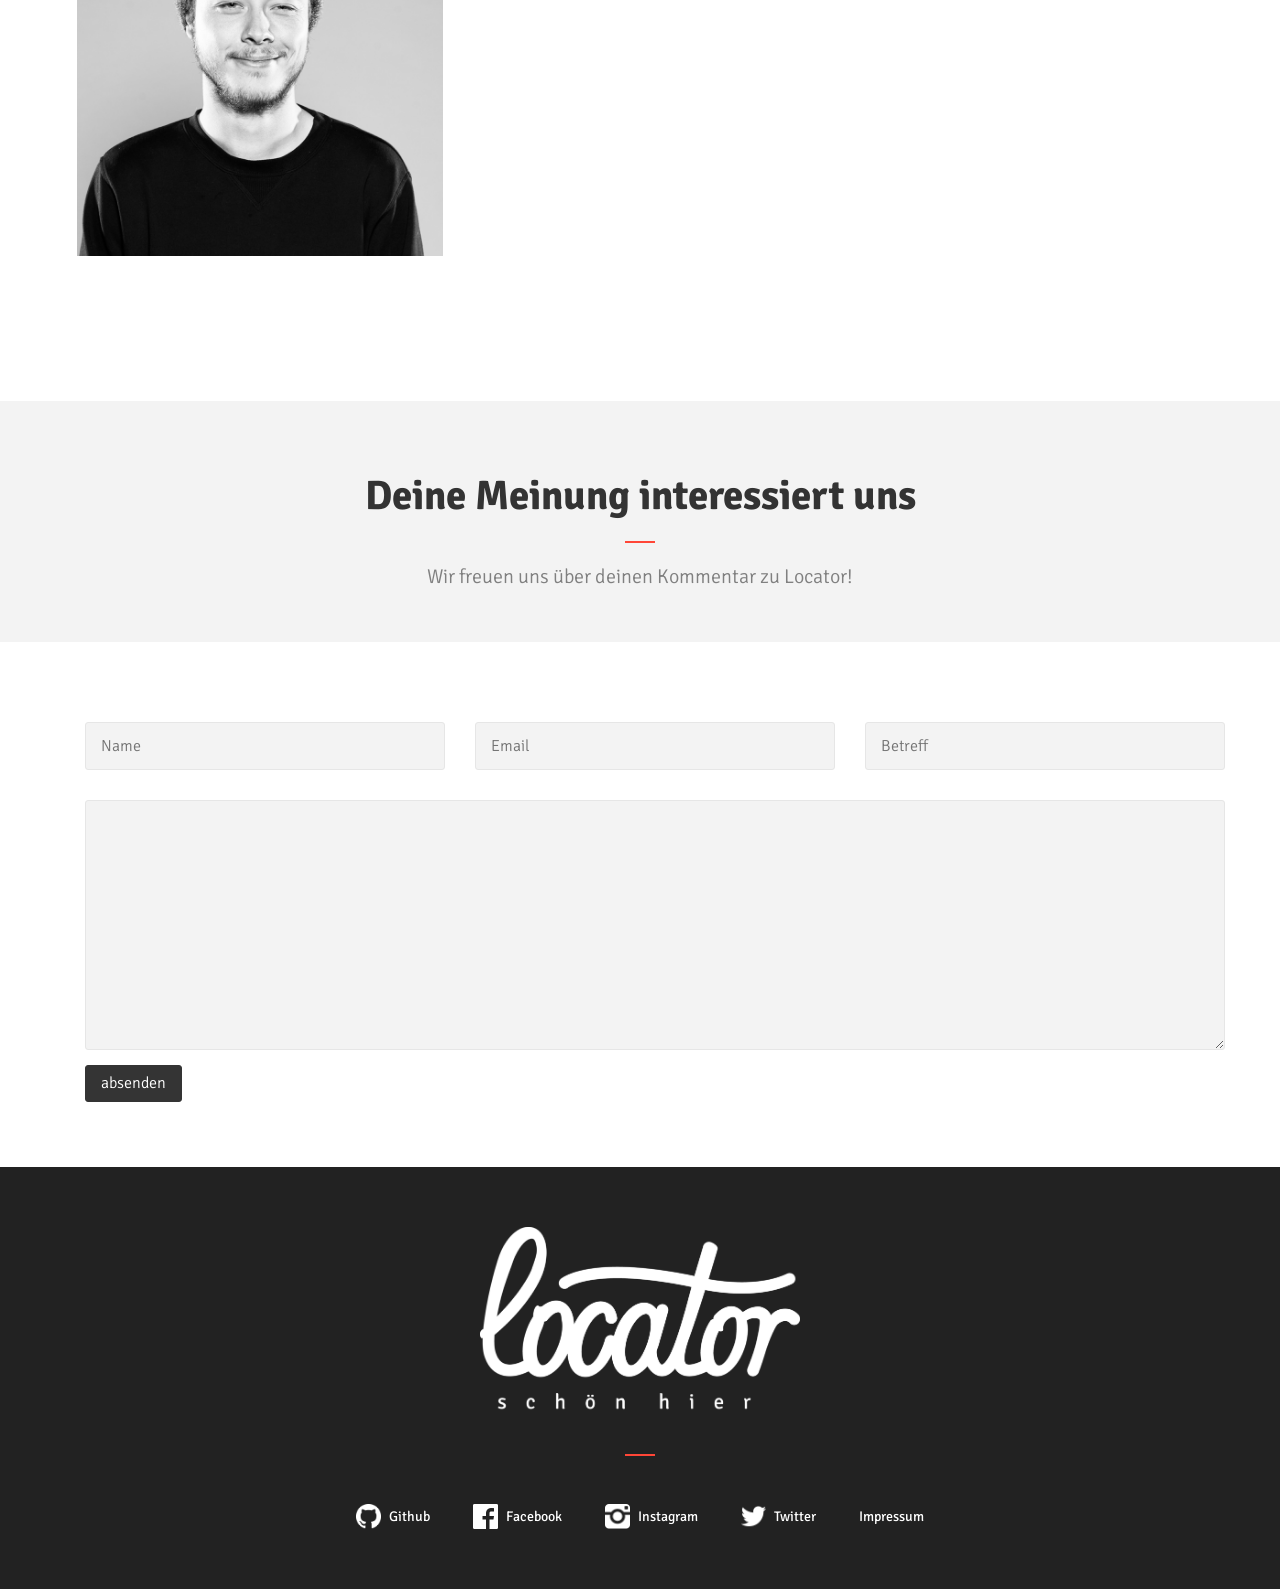
==== commit 440325e0: "Update index.html" ====
--- a/app/index.html
+++ b/app/index.html
@@ -48,7 +48,7 @@
                     <div class="registration-header col-xs-12">
                         <h2>Die Plattform für Kurztrips aus deiner Perspektive</h2>
 
-                        <h3>Am 18. Juli geht's los. Jetzt Anmelden und von Anfang an dabei sein.</h3>
+                        <h3>Am 18. Juli geht's los. Jetzt anmelden und von Anfang an dabei sein.</h3>
                     </div>
                     <form id="registration">
                         <div class="col-sm-4 col-xs-12 input">
@@ -118,7 +118,7 @@
                 Locator bringt Einheimische und Fremde zusammen – in welcher Form, entscheidet ihr. Ob ihr nur Tipps
                 übers Smartphone austauscht oder euch persönlich trefft, bleibt euch überlassen. Die App funktioniert
                 wie ein Netzwerk für Kurztrips: Zeige anderen, was du an deiner Stadt liebst und
-                erlebe Städte so, wie du es alleine nicht könntest. Werde ein Teil von locator – damit Fremde zu
+                erlebe Städte so, wie du es alleine nicht könntest. Werde ein Teil von Locator – damit Fremde zu
                 Freunden werden.
 
             </p>
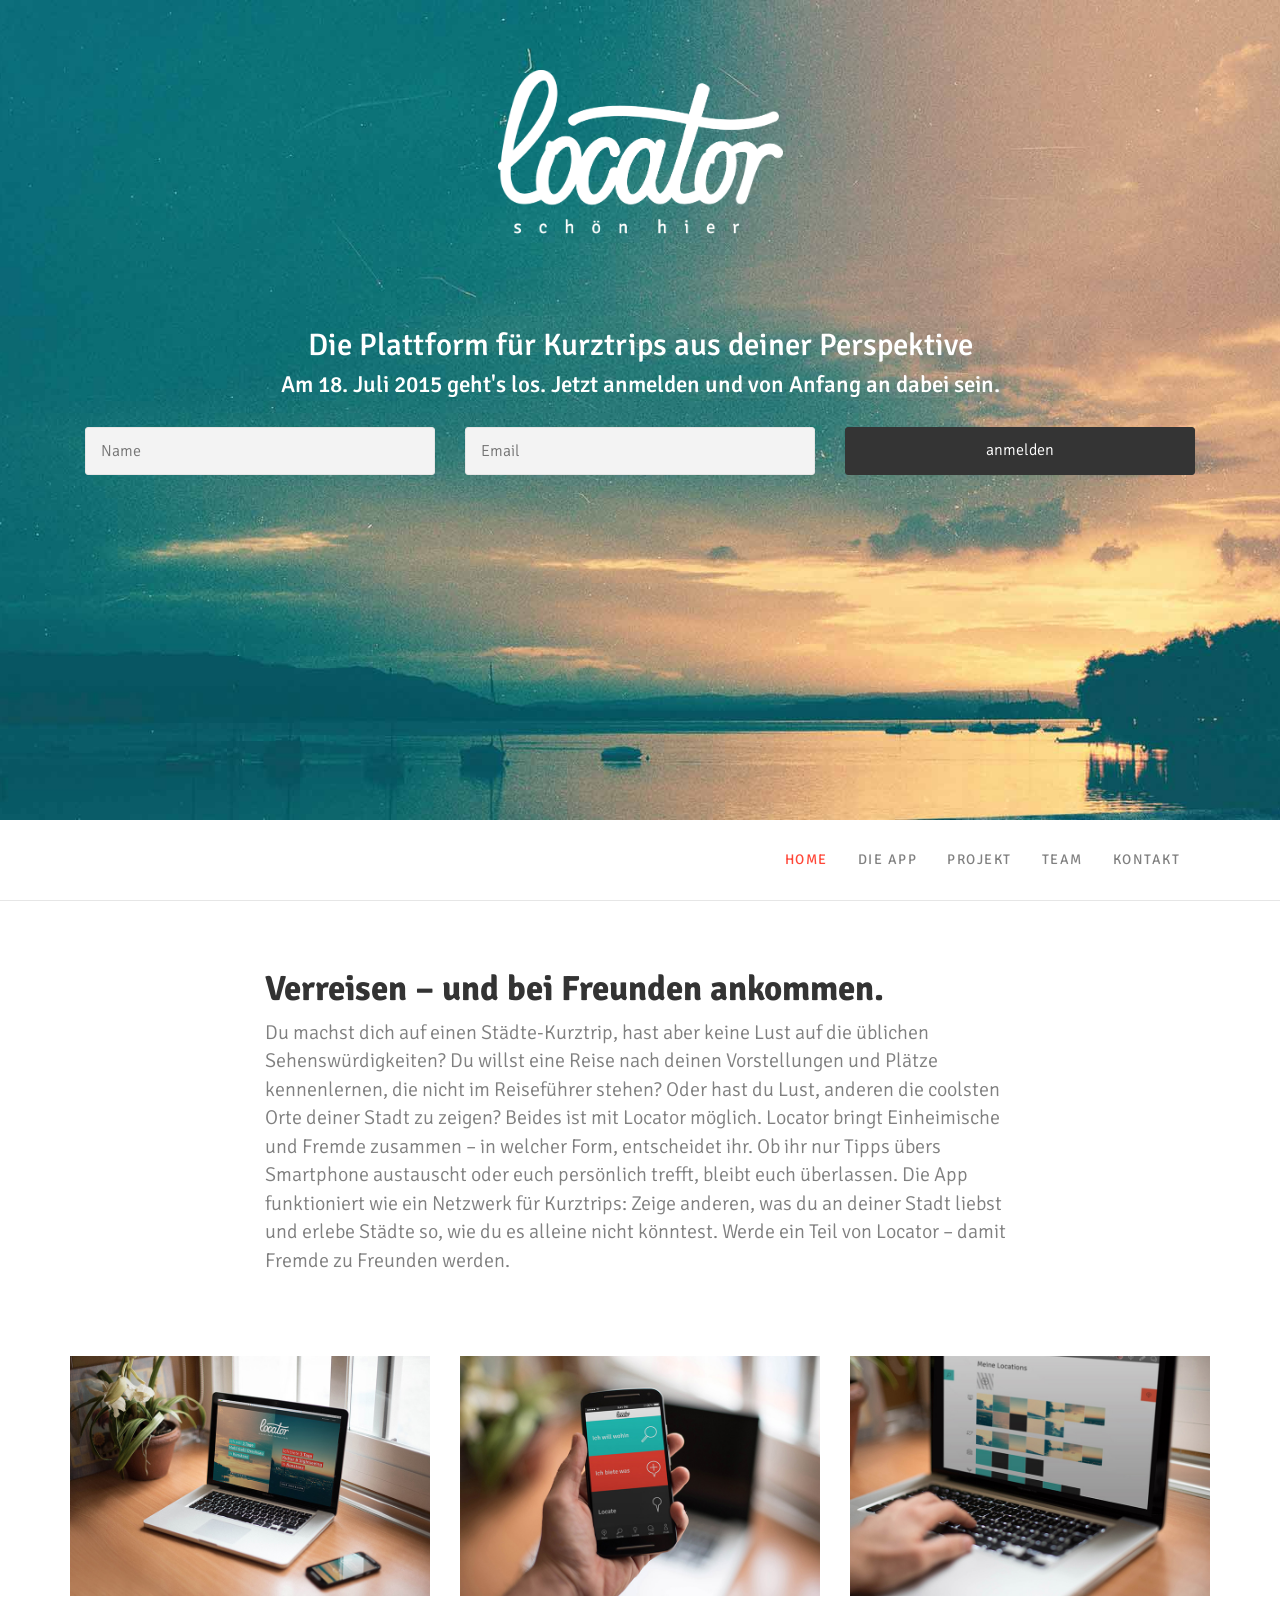
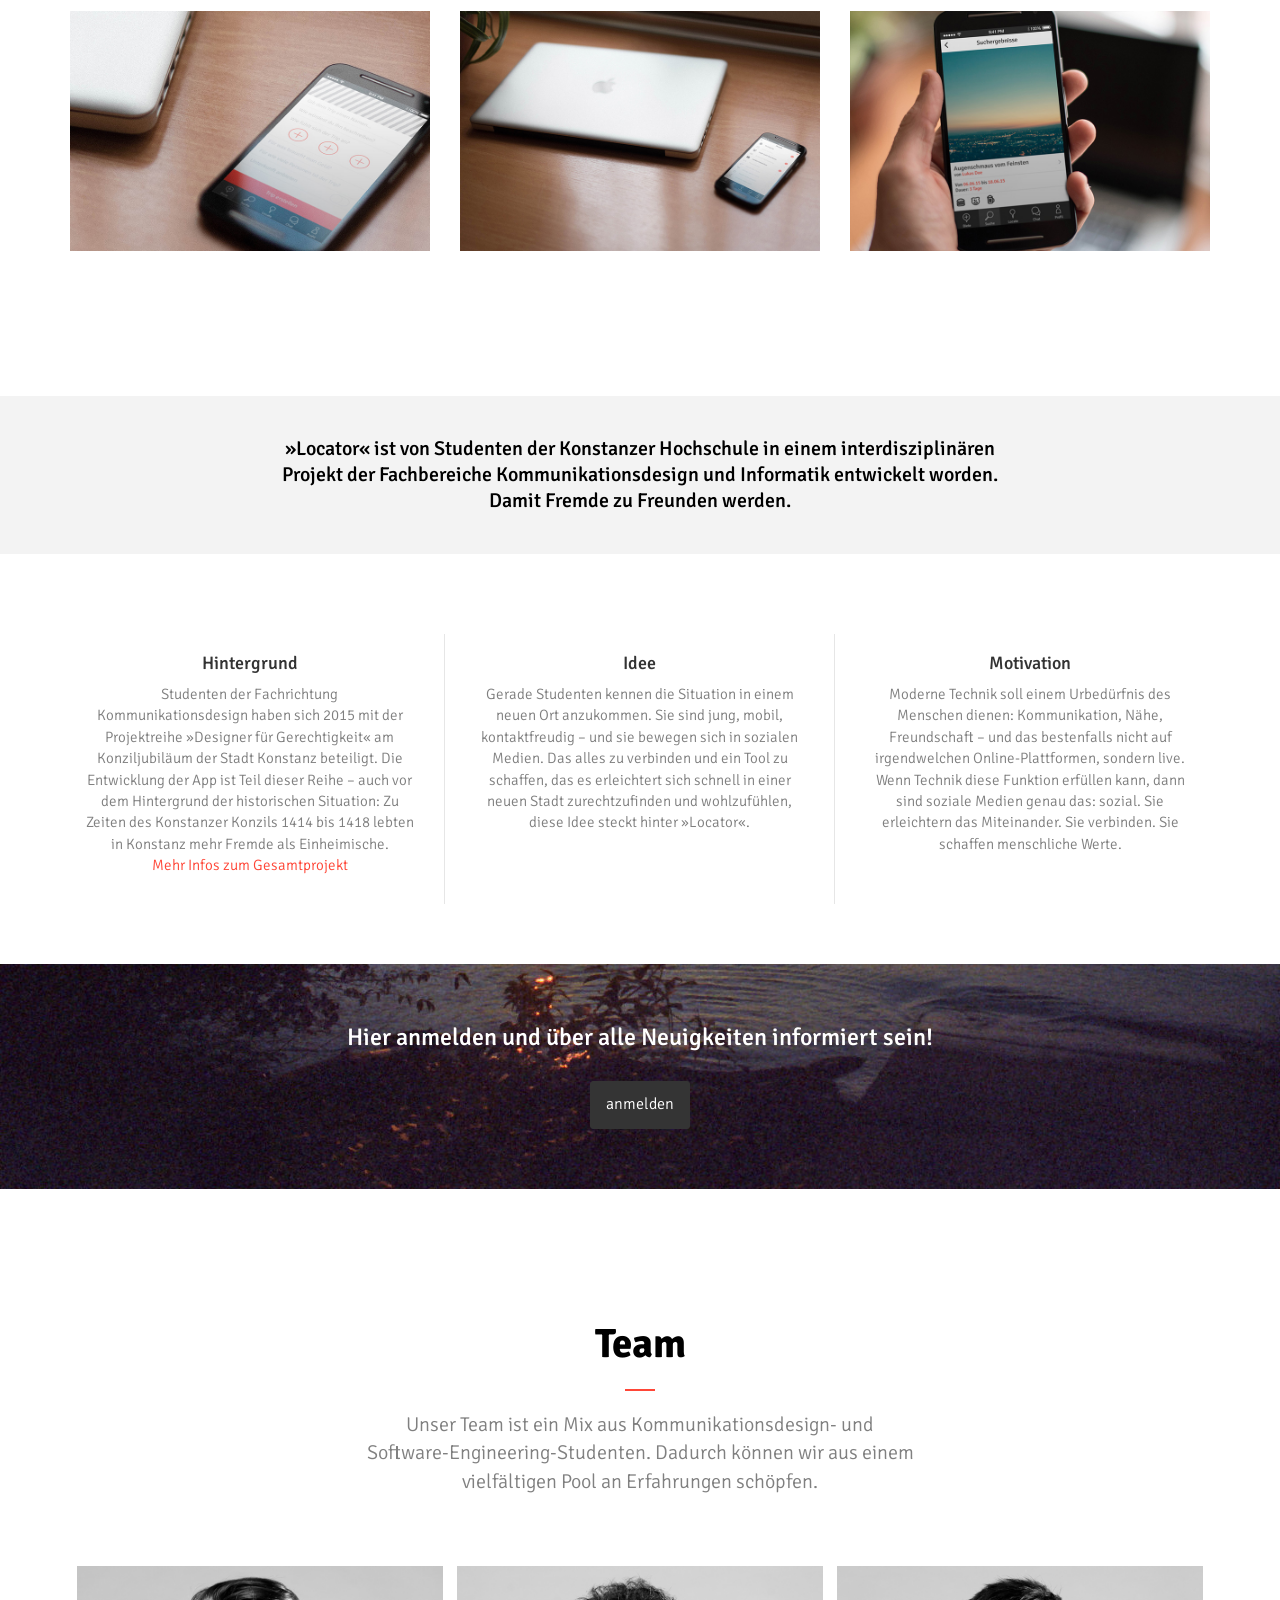
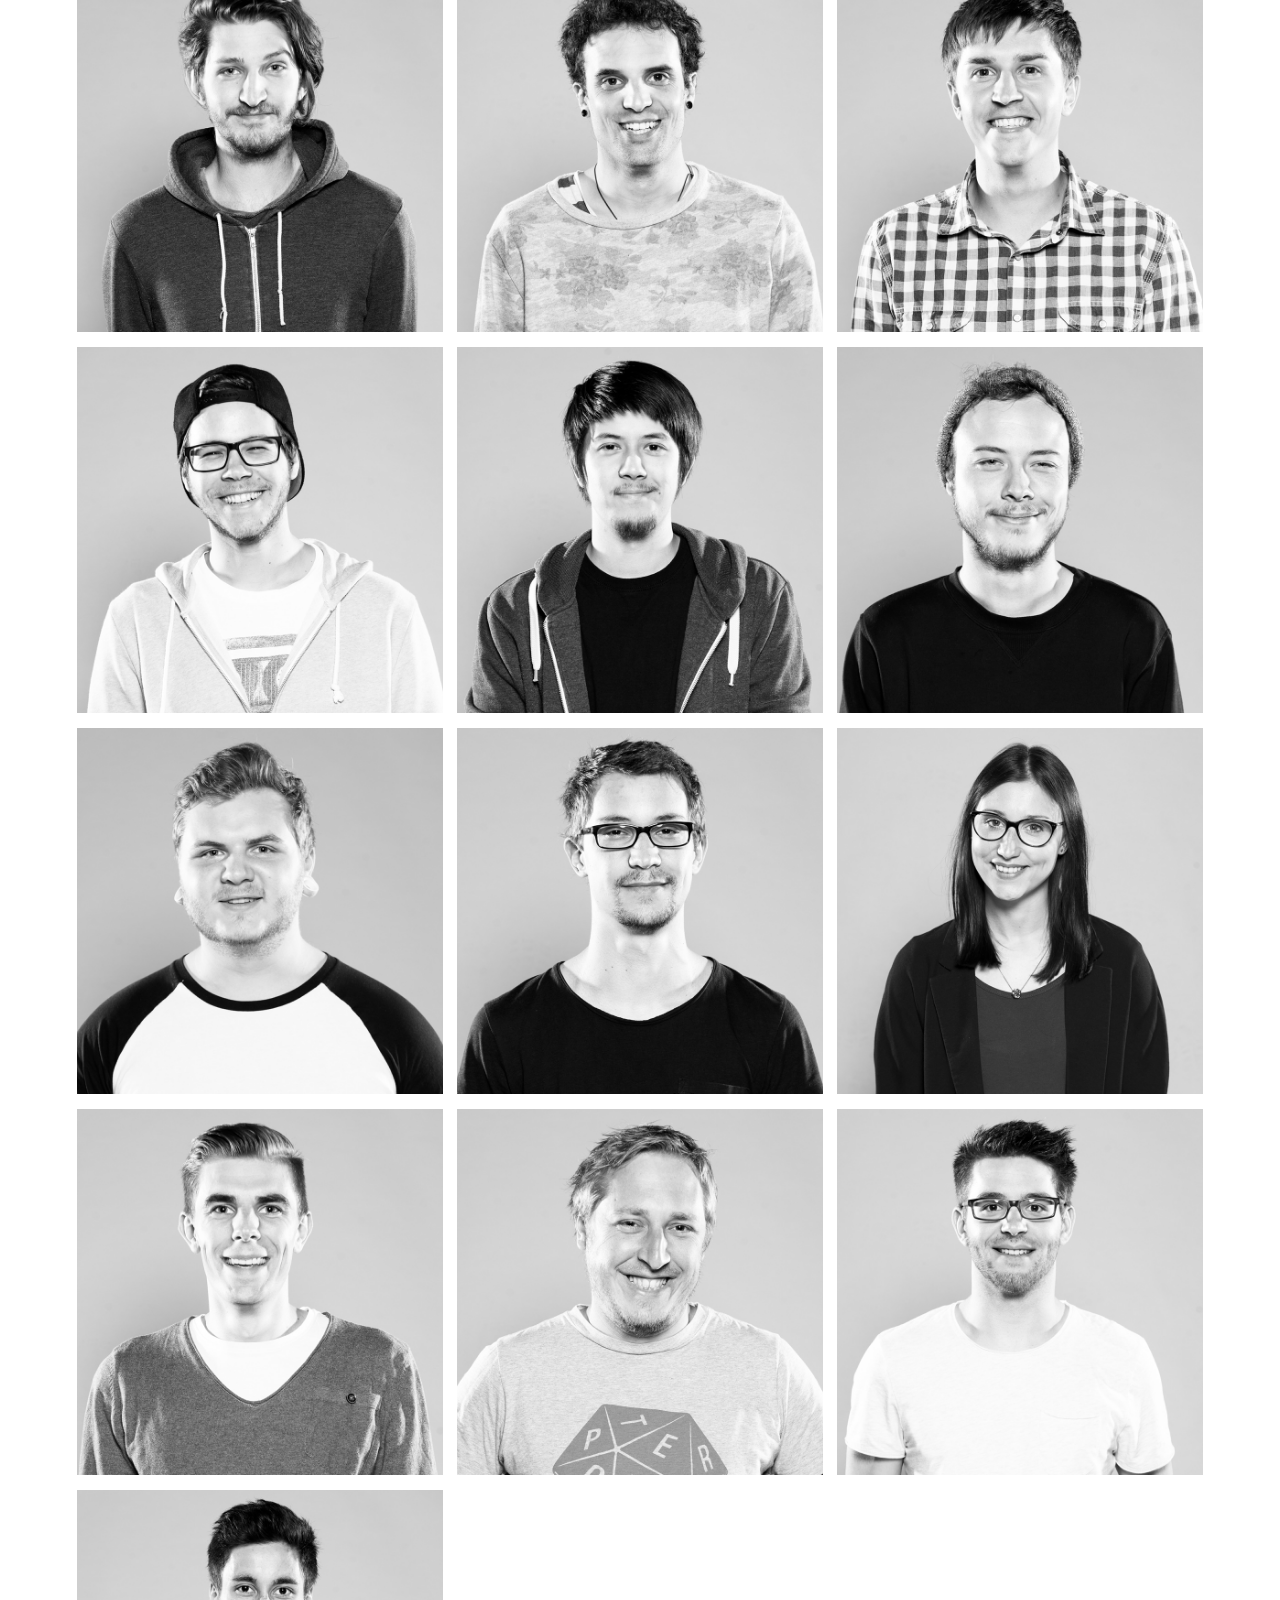
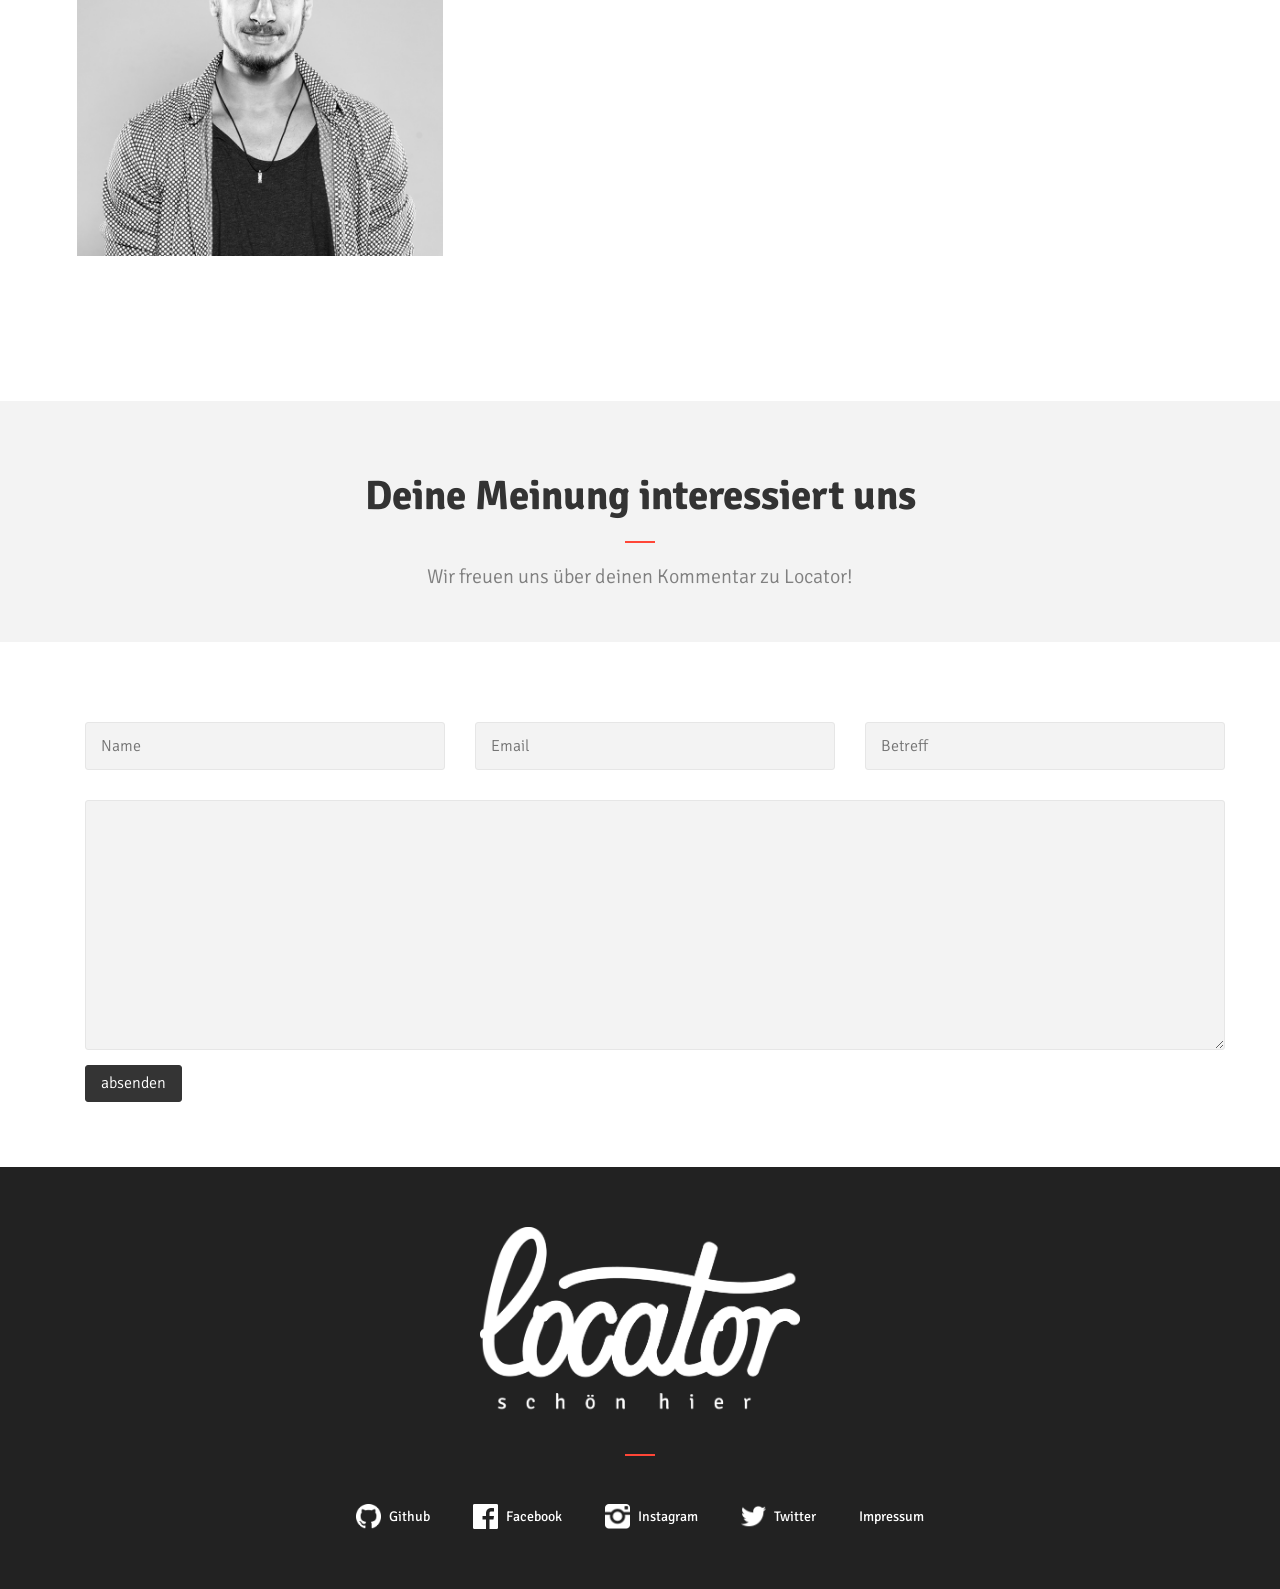
==== commit 510e797d: "Update index.html" ====
--- a/app/index.html
+++ b/app/index.html
@@ -48,7 +48,7 @@
                     <div class="registration-header col-xs-12">
                         <h2>Die Plattform für Kurztrips aus deiner Perspektive</h2>
 
-                        <h3>Am 18. Juli geht's los. Jetzt anmelden und von Anfang an dabei sein.</h3>
+                        <h3>Am 18. Juli 2015 geht's los. Jetzt anmelden und von Anfang an dabei sein.</h3>
                     </div>
                     <form id="registration">
                         <div class="col-sm-4 col-xs-12 input">
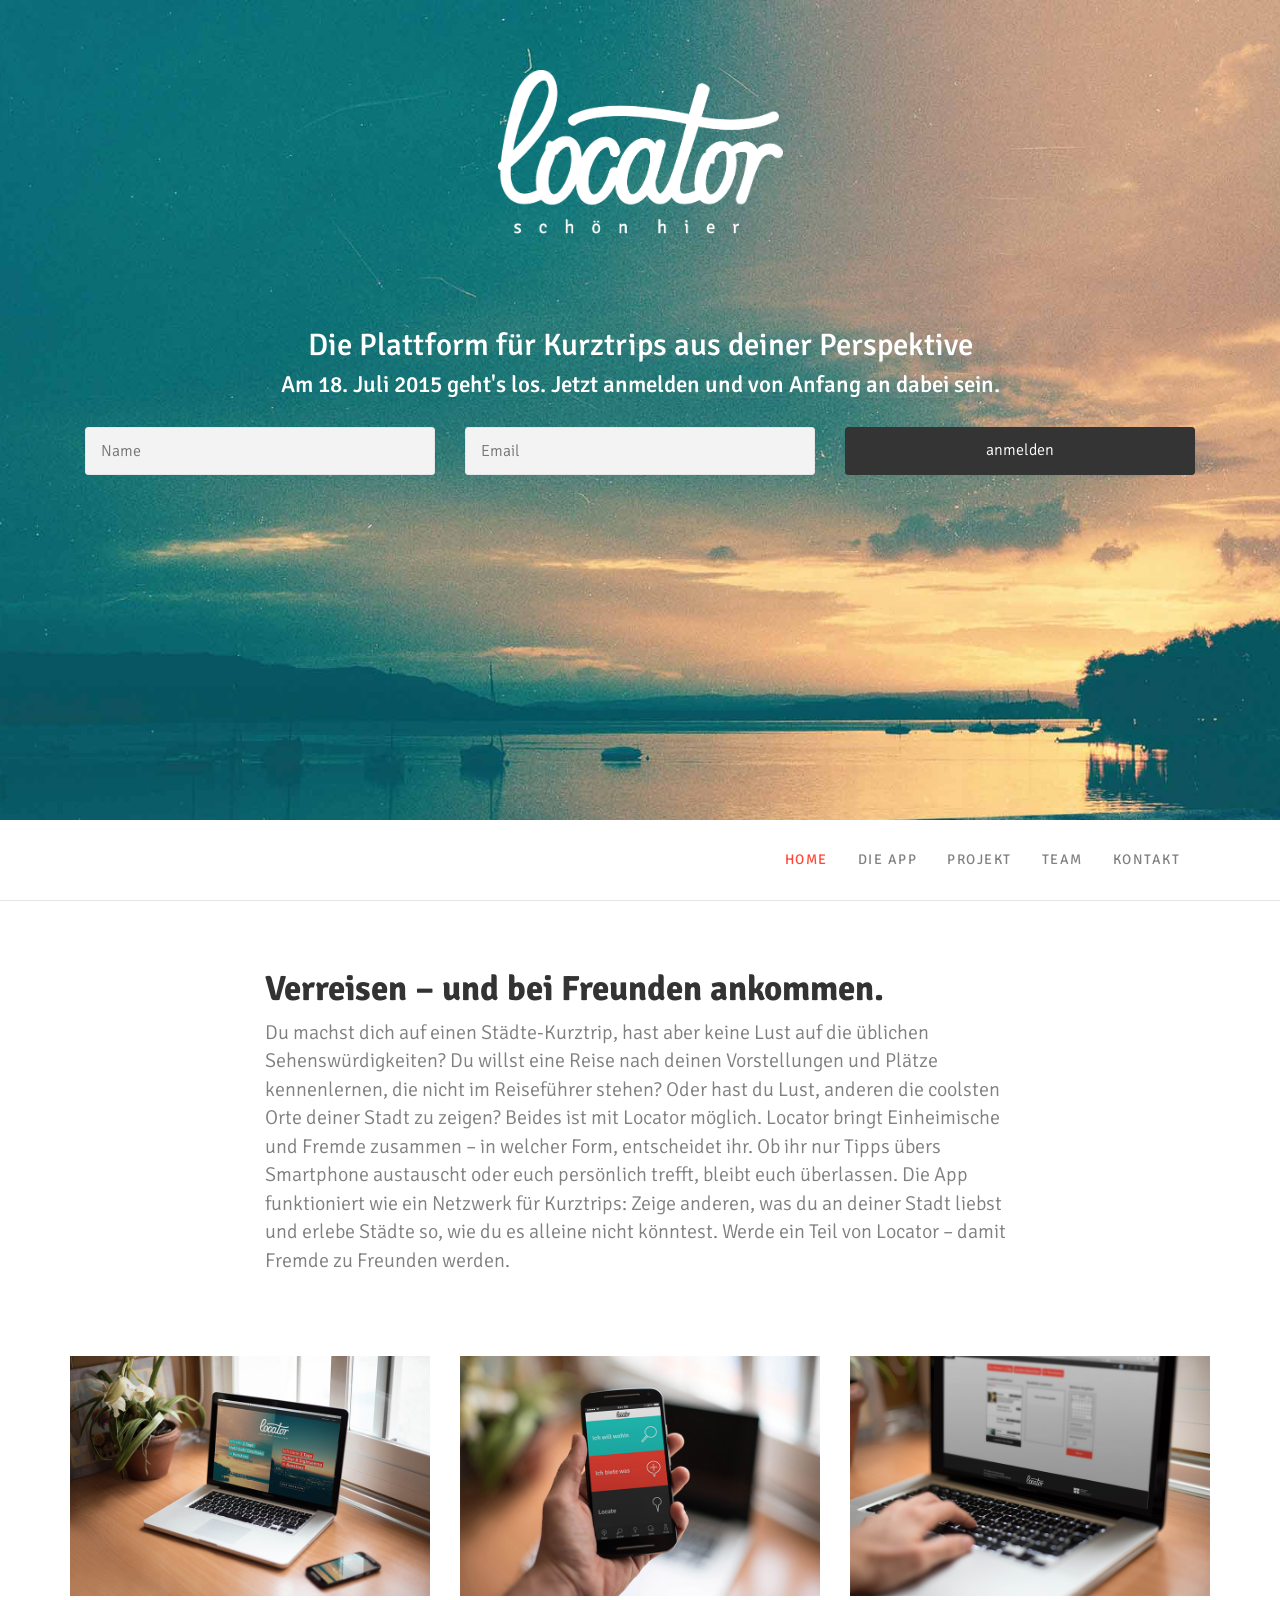
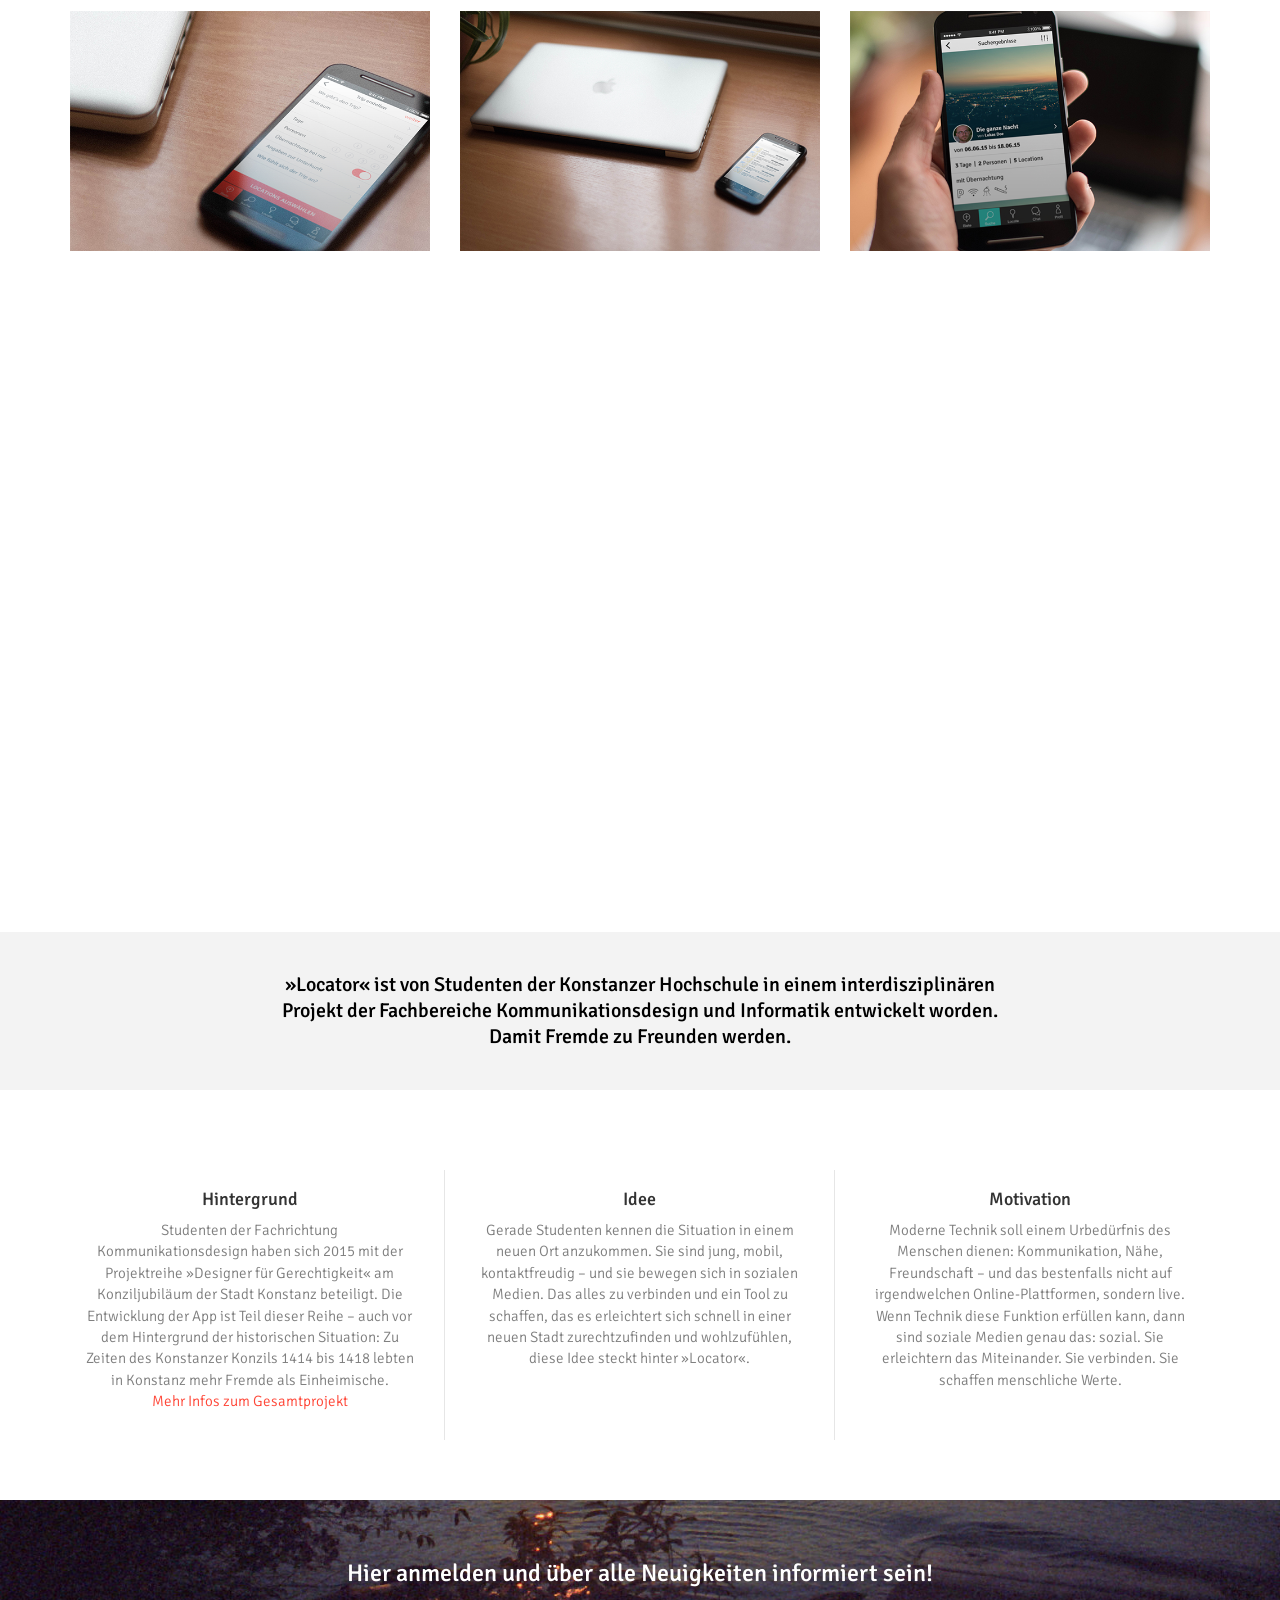
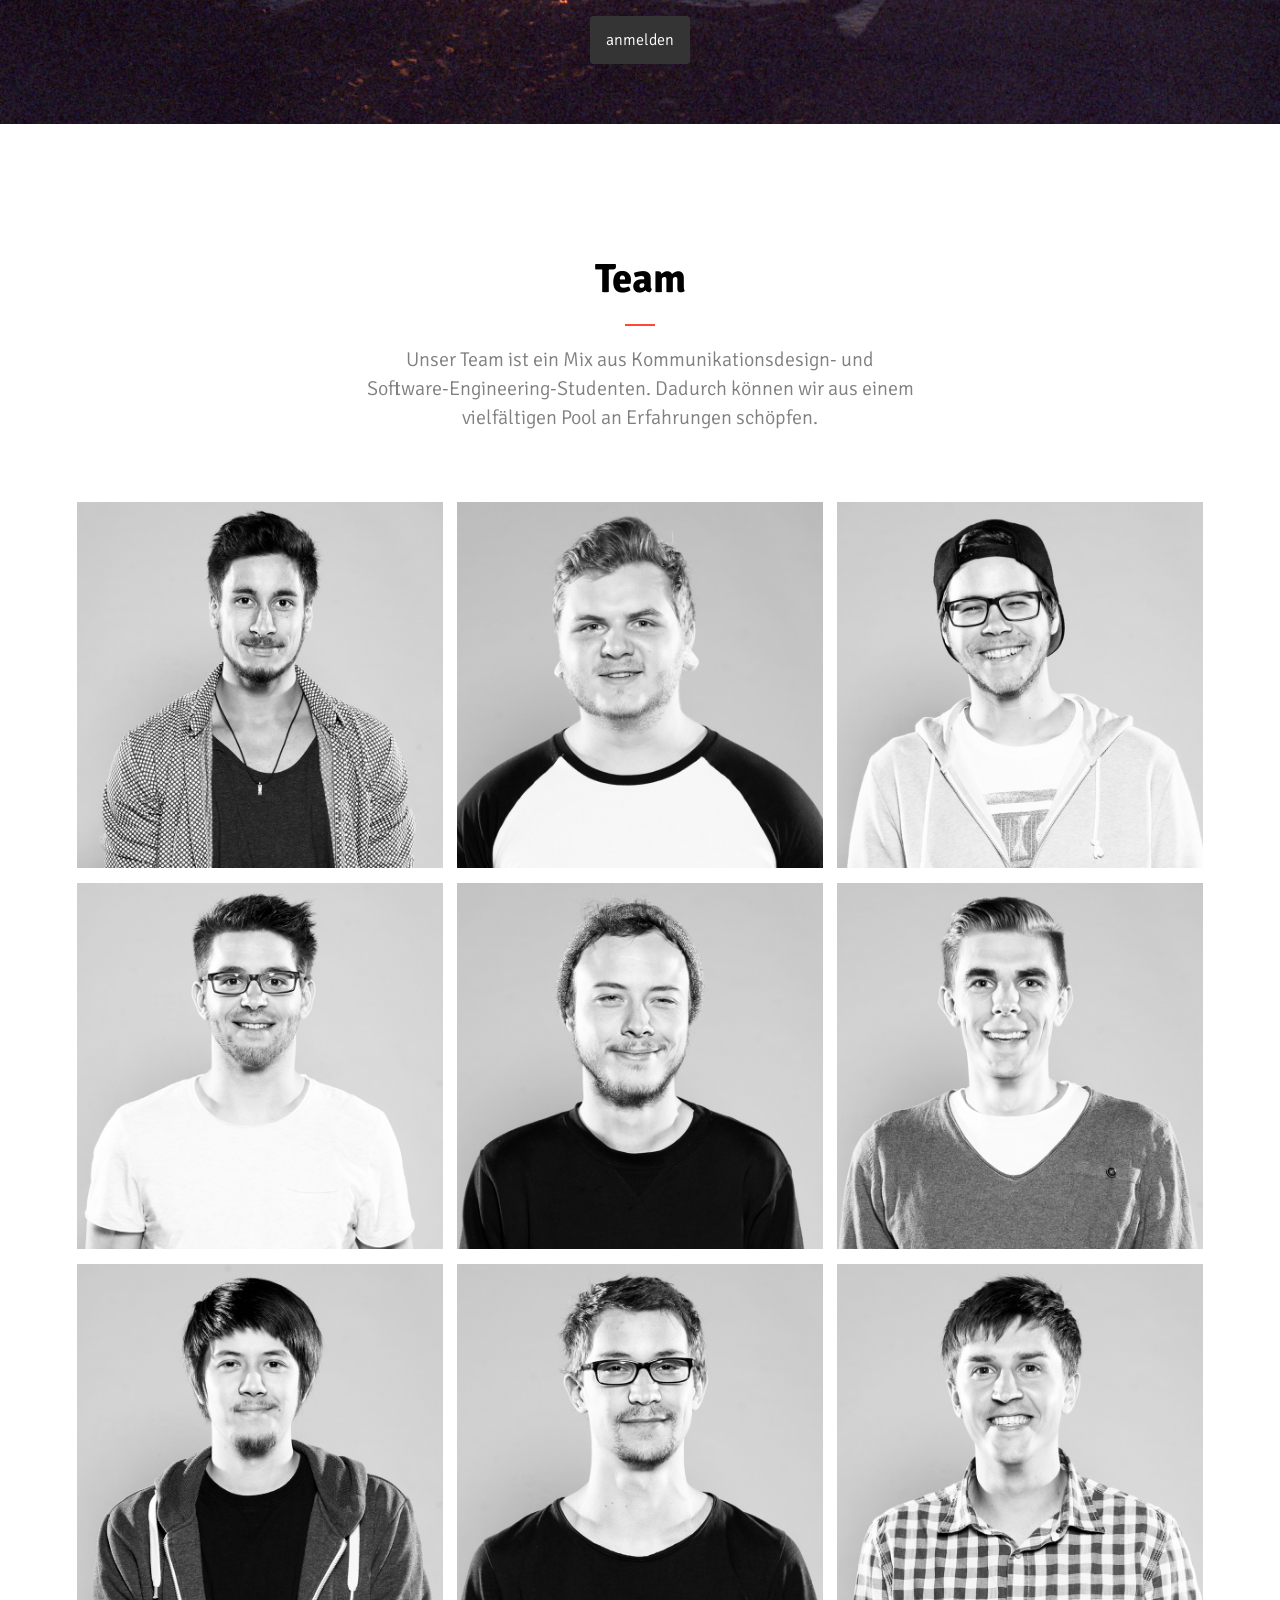
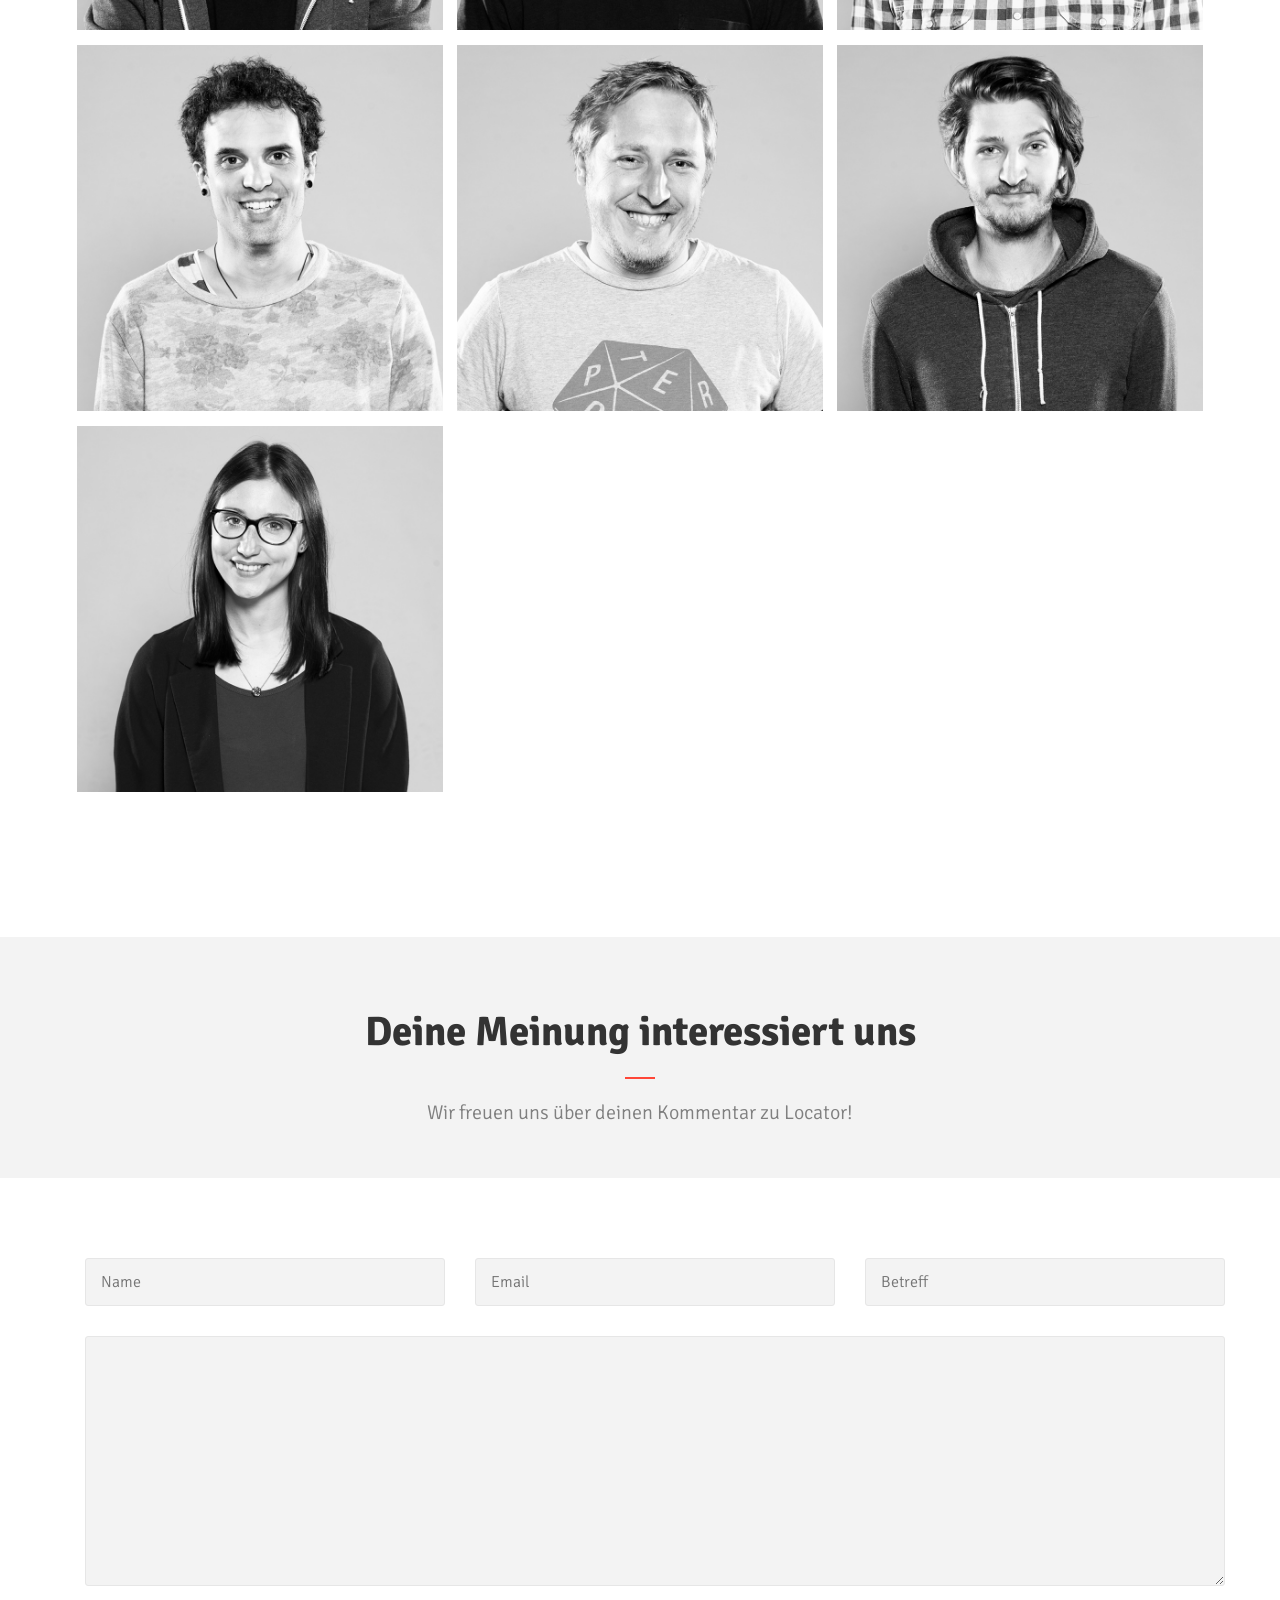
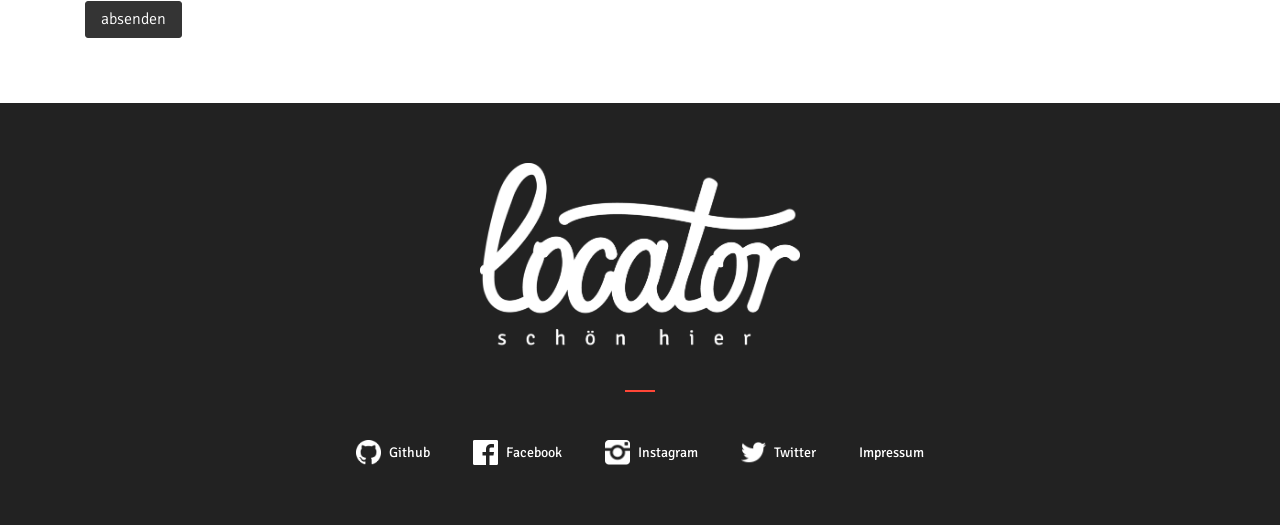
==== commit 134249c5: "add video" ====
--- a/app/index.html
+++ b/app/index.html
@@ -159,6 +159,15 @@
 
     </div>
 </div>
+
+
+<div class="content">
+    <div class="container video-container">
+        <iframe src="https://player.vimeo.com/video/132811955" width="800" height="450" frameborder="0"
+                webkitallowfullscreen mozallowfullscreen allowfullscreen></iframe>
+    </div>
+</div>
+
 <div class="content" id="project">
     <div class="container-fluid quote">
         <div class="container">
@@ -293,11 +302,13 @@
                                                                                                src="img/socials/fb.png">
                             Facebook</a>
                         </li>
-                        <li><a target="_blank" href="https://instagram.com/locator_app" class="footer-app-link"><img class="social" width="25"
-                                                                                                     src="img/socials/insta.png"
-                                                                                                     alt=""/>
-                             Instagram</a></li>
-                        <li><a target="_blank" href="https://twitter.com/locator_app"><img class="social" src="img/socials/twitter.png"
+                        <li><a target="_blank" href="https://instagram.com/locator_app" class="footer-app-link"><img
+                                class="social" width="25"
+                                src="img/socials/insta.png"
+                                alt=""/>
+                            Instagram</a></li>
+                        <li><a target="_blank" href="https://twitter.com/locator_app"><img class="social"
+                                                                                           src="img/socials/twitter.png"
                                 />
                             Twitter</a>
                         </li>
--- a/app/css/main.css
+++ b/app/css/main.css
@@ -919,14 +919,21 @@
     color: white;
 }
 
+.video-container {
+    max-width: 829px;
+    padding-top: 60px;
+    padding-bottom: 20px;
+}
+
+.video-container iframe {
+    max-width: 100%;
+}
+
 @media (max-width: 1199px) {
     .team .member .overlay {
         padding-top: 30px;
     }
 }
-
-
-
 
 /* SM */
 @media (max-width: 991px) {
@@ -939,8 +946,6 @@
     }
 }
 
-
-
 @media (max-width: 767px) {
     .registration-container h2, .registration-container h3 {
         font-size: 21px;
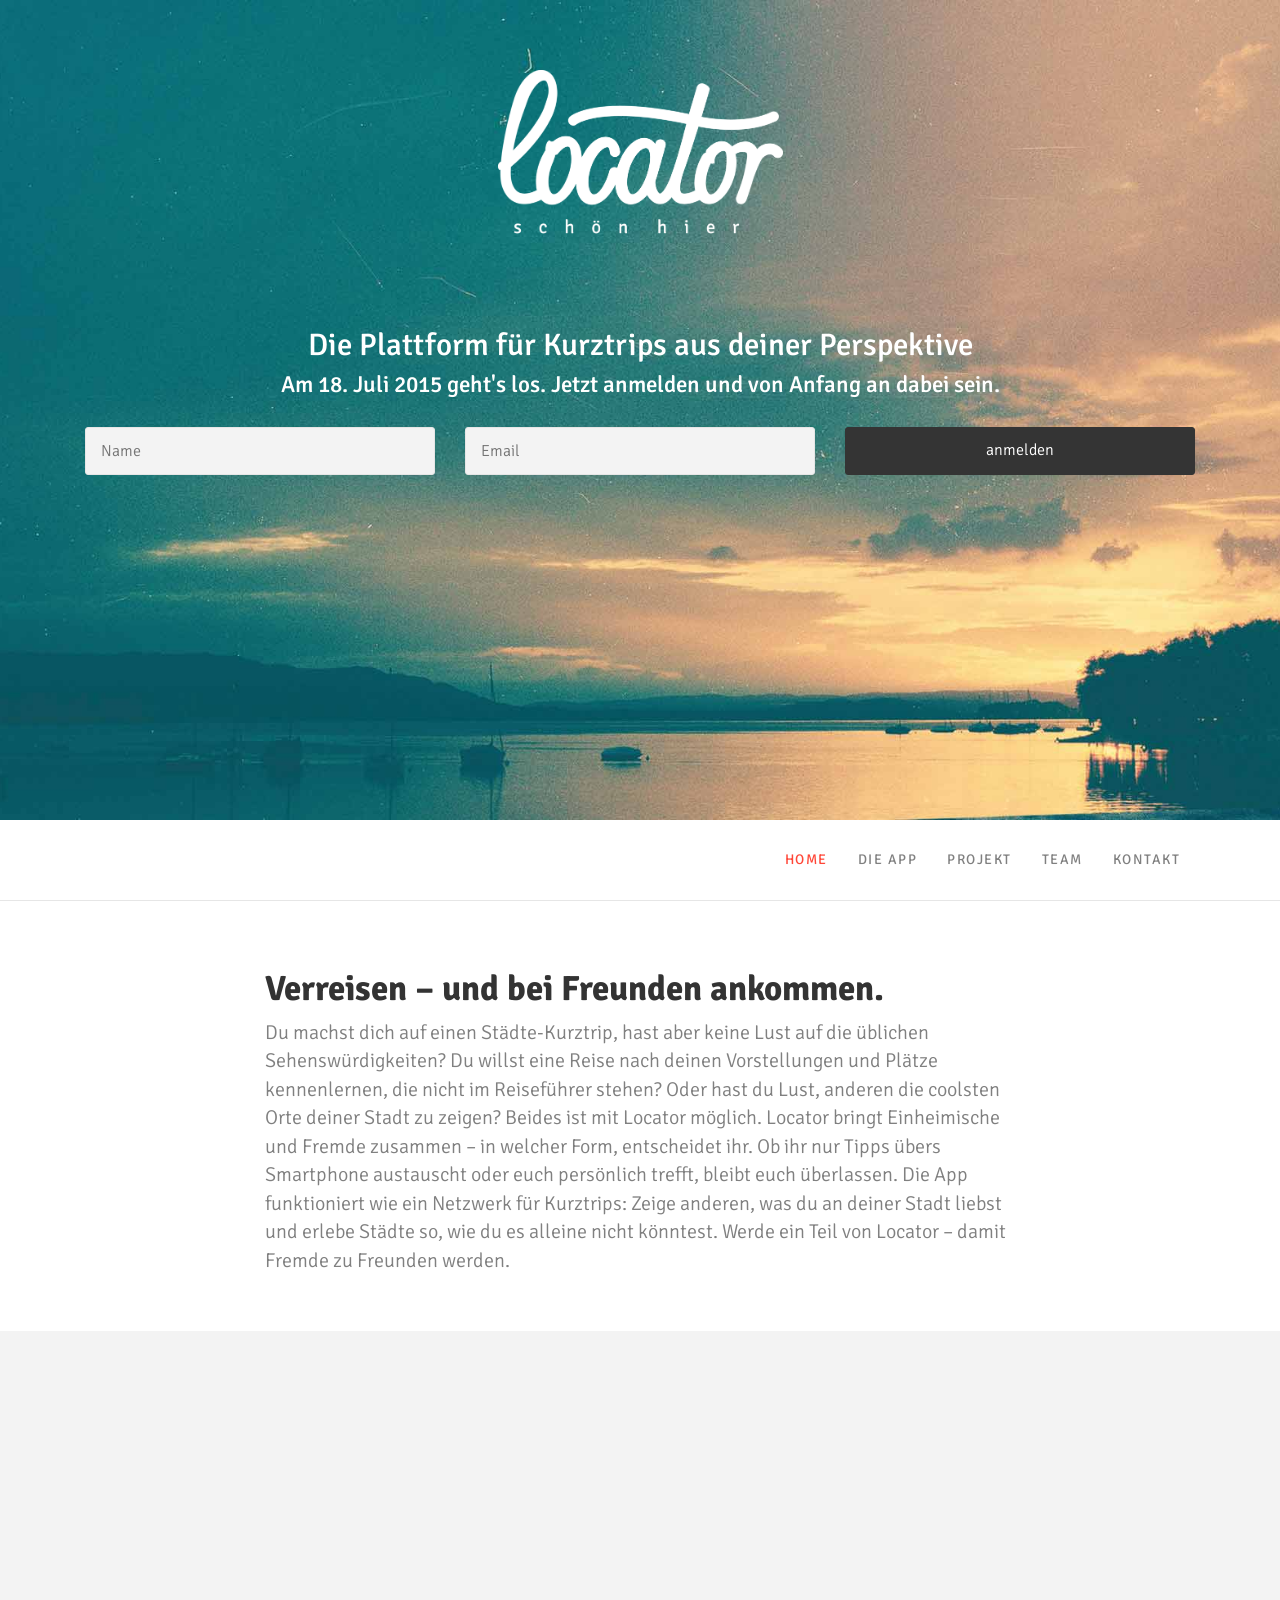
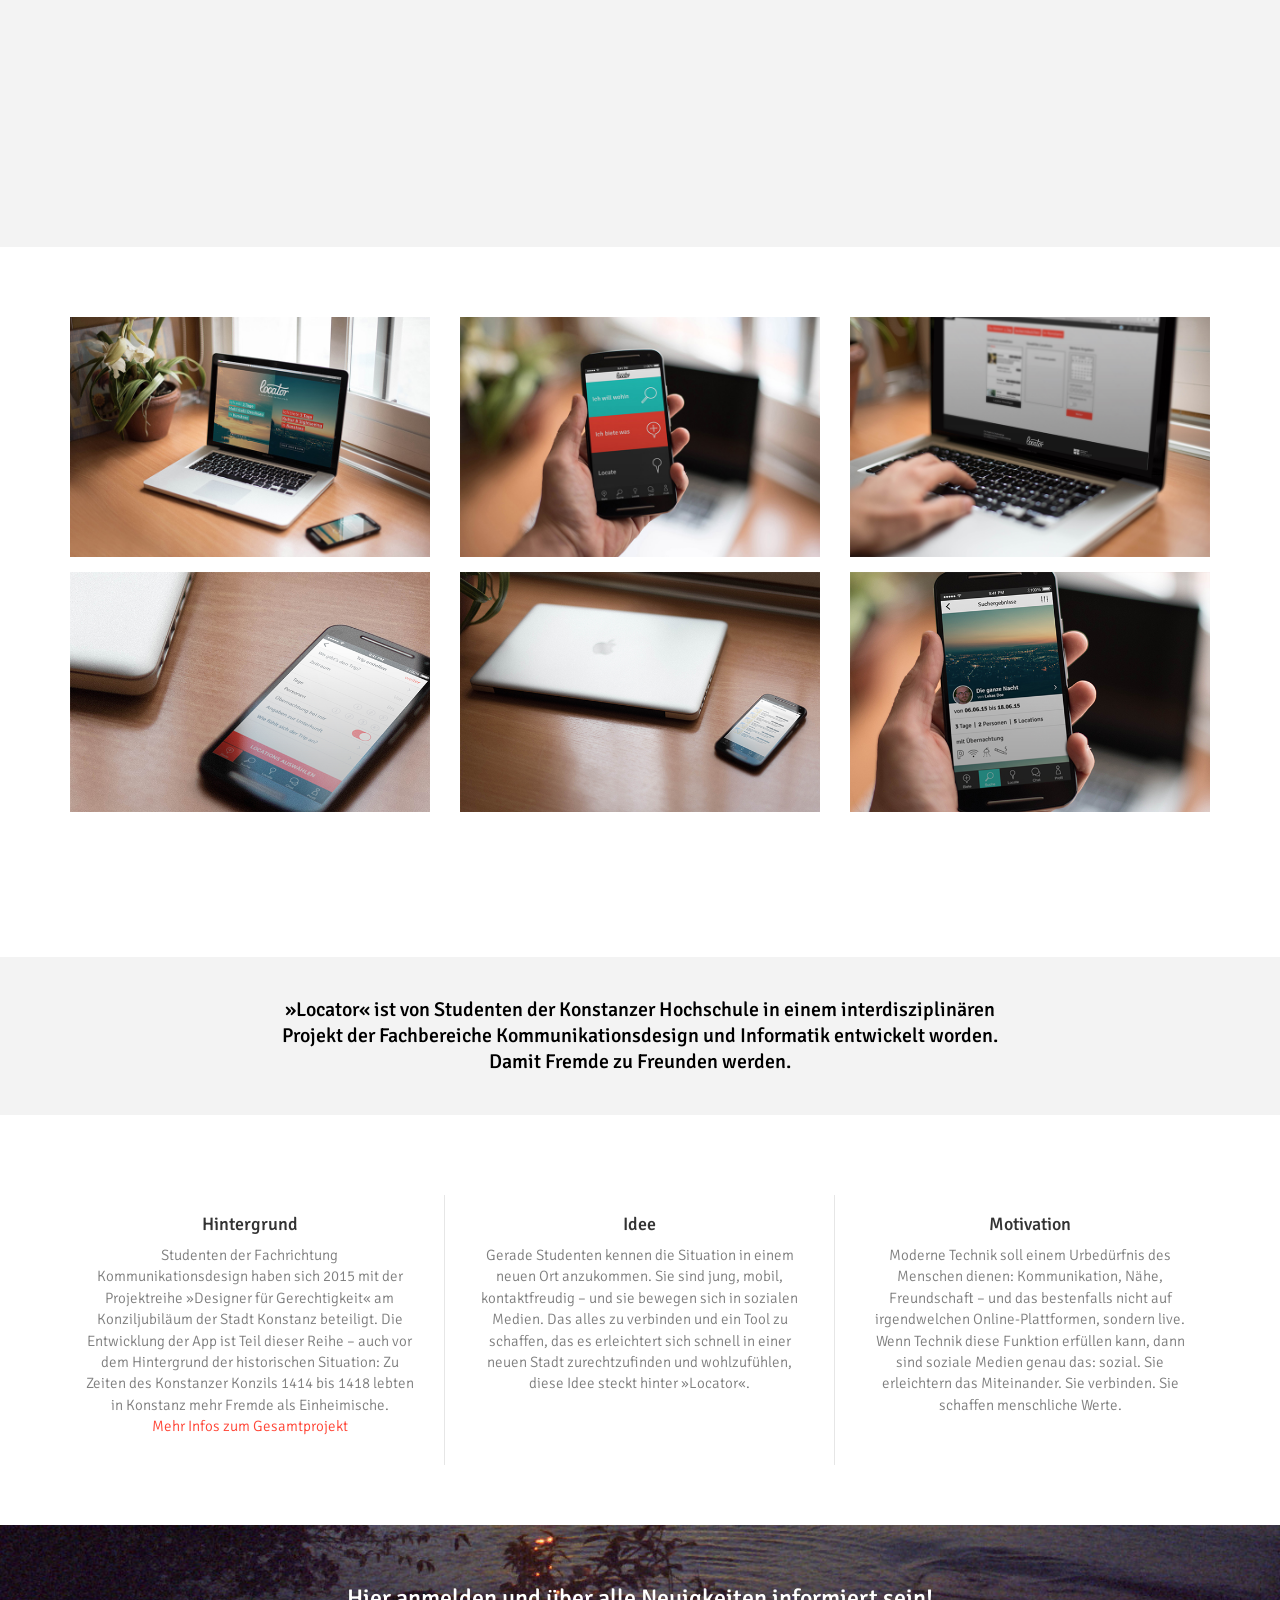
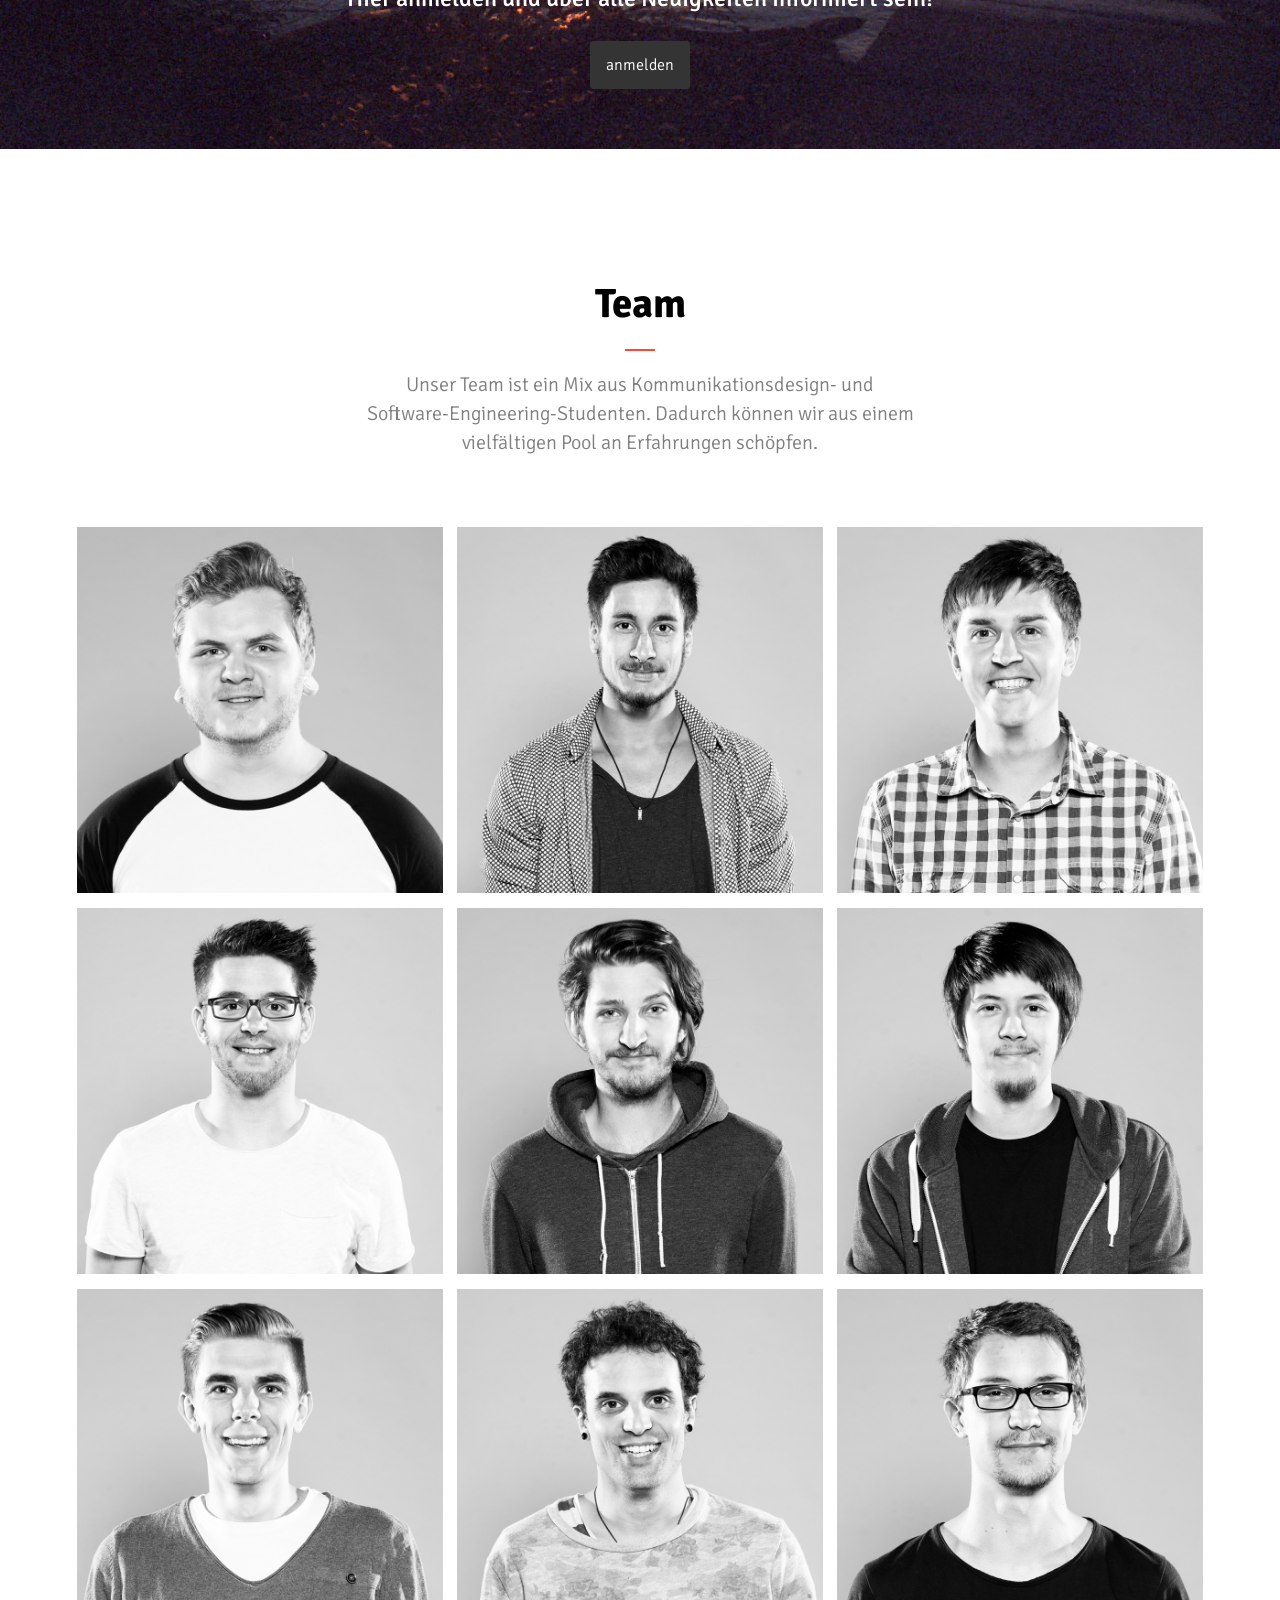
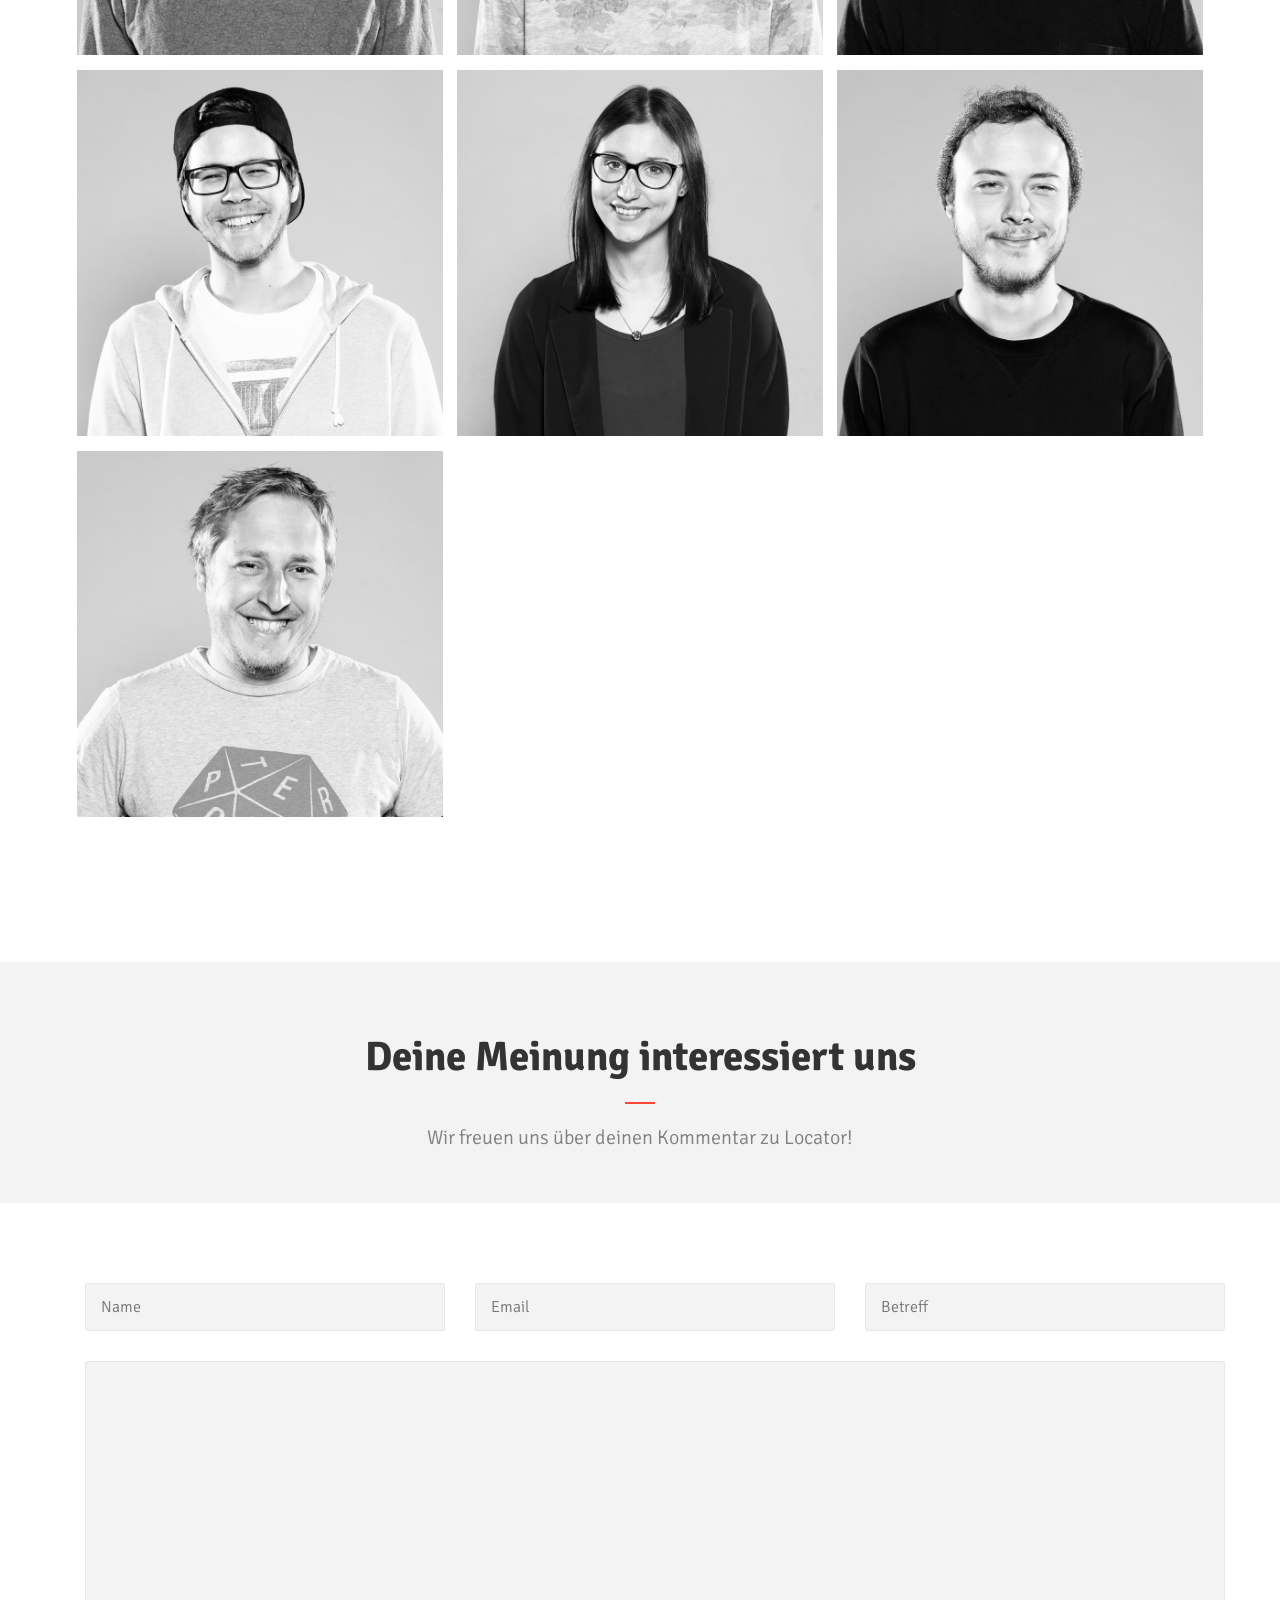
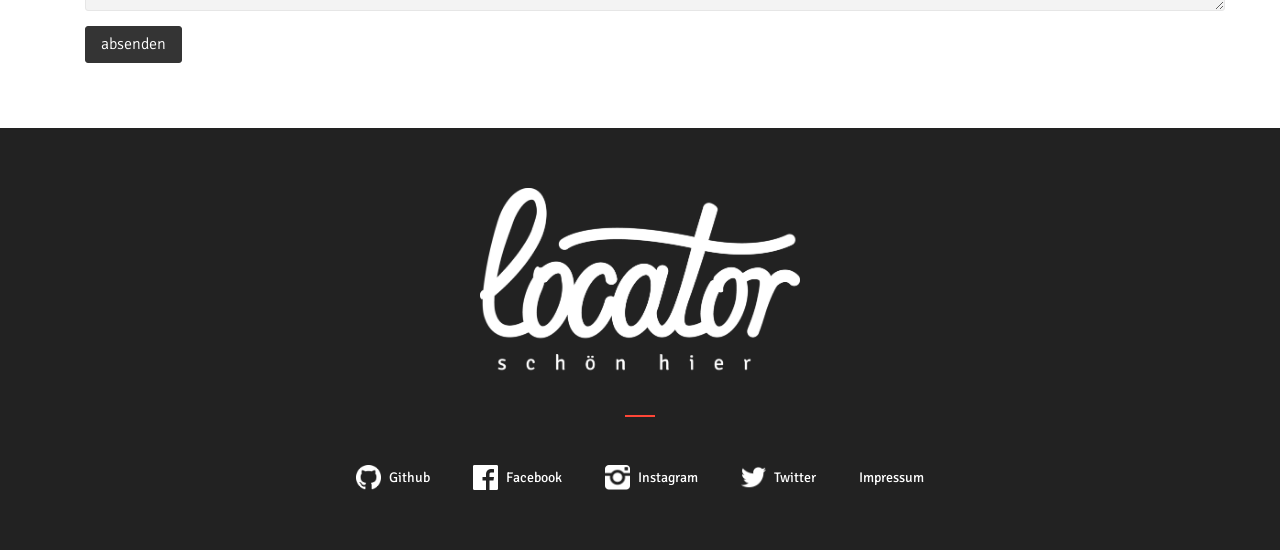
==== commit 953c43aa: "new video box" ====
--- a/app/index.html
+++ b/app/index.html
@@ -30,7 +30,6 @@
 
 </head>
 
-<body>
 <!--[if lt IE 7]>
 <p class="browsehappy">You are using an <strong>outdated</strong> browser. Please <a href="http://browsehappy.com/">upgrade
     your browser</a> to improve your experience.</p>
@@ -125,48 +124,51 @@
         </div>
     </div>
 
-
-    <div class="row mocks">
-        <a data-lightbox="mockups" href="img/mocks/Locator_Mockup1.jpg">
-            <img class="col-sm-4 img-responsive"
-                 src="img/mocks/Locator_Mockup1.jpg">
-        </a>
-
-        <a data-lightbox="mockups" href="img/mocks/Locator_Mockup2.jpg">
-            <img class="col-sm-4 img-responsive"
-                 src="img/mocks/Locator_Mockup2.jpg">
-        </a>
-
-        <a data-lightbox="mockups" href="img/mocks/Locator_Mockup3.jpg">
-            <img class="col-sm-4 img-responsive"
-                 src="img/mocks/Locator_Mockup3.jpg">
-        </a>
-
-        <a data-lightbox="mockups" href="img/mocks/Locator_Mockup5.jpg">
-            <img class="col-sm-4 img-responsive"
-                 src="img/mocks/Locator_Mockup5.jpg">
-        </a>
-
-        <a data-lightbox="mockups" href="img/mocks/Locator_Mockup4.jpg">
-            <img class="col-sm-4 img-responsive"
-                 src="img/mocks/Locator_Mockup4.jpg">
-        </a>
-
-        <a data-lightbox="mockups" href="img/mocks/Locator_Mockup6.jpg">
-            <img class="col-sm-4 img-responsive"
-                 src="img/mocks/Locator_Mockup6.jpg">
-        </a>
-
-    </div>
-</div>
-
-
-<div class="content">
+</div>
+
+<div class="container-fluid video-fluid">
     <div class="container video-container">
         <iframe src="https://player.vimeo.com/video/132811955" width="800" height="450" frameborder="0"
                 webkitallowfullscreen mozallowfullscreen allowfullscreen></iframe>
     </div>
 </div>
+
+
+<div class="container">
+    <div class="row mocks">
+        <a data-lightbox="mockups" href="img/mocks/Locator_Mockup1.jpg">
+            <img class="col-sm-4 img-responsive"
+                 src="img/mocks/Locator_Mockup1.jpg">
+        </a>
+
+        <a data-lightbox="mockups" href="img/mocks/Locator_Mockup2.jpg">
+            <img class="col-sm-4 img-responsive"
+                 src="img/mocks/Locator_Mockup2.jpg">
+        </a>
+
+        <a data-lightbox="mockups" href="img/mocks/Locator_Mockup3.jpg">
+            <img class="col-sm-4 img-responsive"
+                 src="img/mocks/Locator_Mockup3.jpg">
+        </a>
+
+        <a data-lightbox="mockups" href="img/mocks/Locator_Mockup5.jpg">
+            <img class="col-sm-4 img-responsive"
+                 src="img/mocks/Locator_Mockup5.jpg">
+        </a>
+
+        <a data-lightbox="mockups" href="img/mocks/Locator_Mockup4.jpg">
+            <img class="col-sm-4 img-responsive"
+                 src="img/mocks/Locator_Mockup4.jpg">
+        </a>
+
+        <a data-lightbox="mockups" href="img/mocks/Locator_Mockup6.jpg">
+            <img class="col-sm-4 img-responsive"
+                 src="img/mocks/Locator_Mockup6.jpg">
+        </a>
+
+    </div>
+</div>
+
 
 <div class="content" id="project">
     <div class="container-fluid quote">
--- a/app/css/main.css
+++ b/app/css/main.css
@@ -921,8 +921,13 @@
 
 .video-container {
     max-width: 829px;
-    padding-top: 60px;
-    padding-bottom: 20px;
+    padding-top: 30px;
+    padding-bottom: 30px;
+}
+
+.video-fluid {
+    background-color: #f3f3f3;
+    margin-top: 45px;
 }
 
 .video-container iframe {
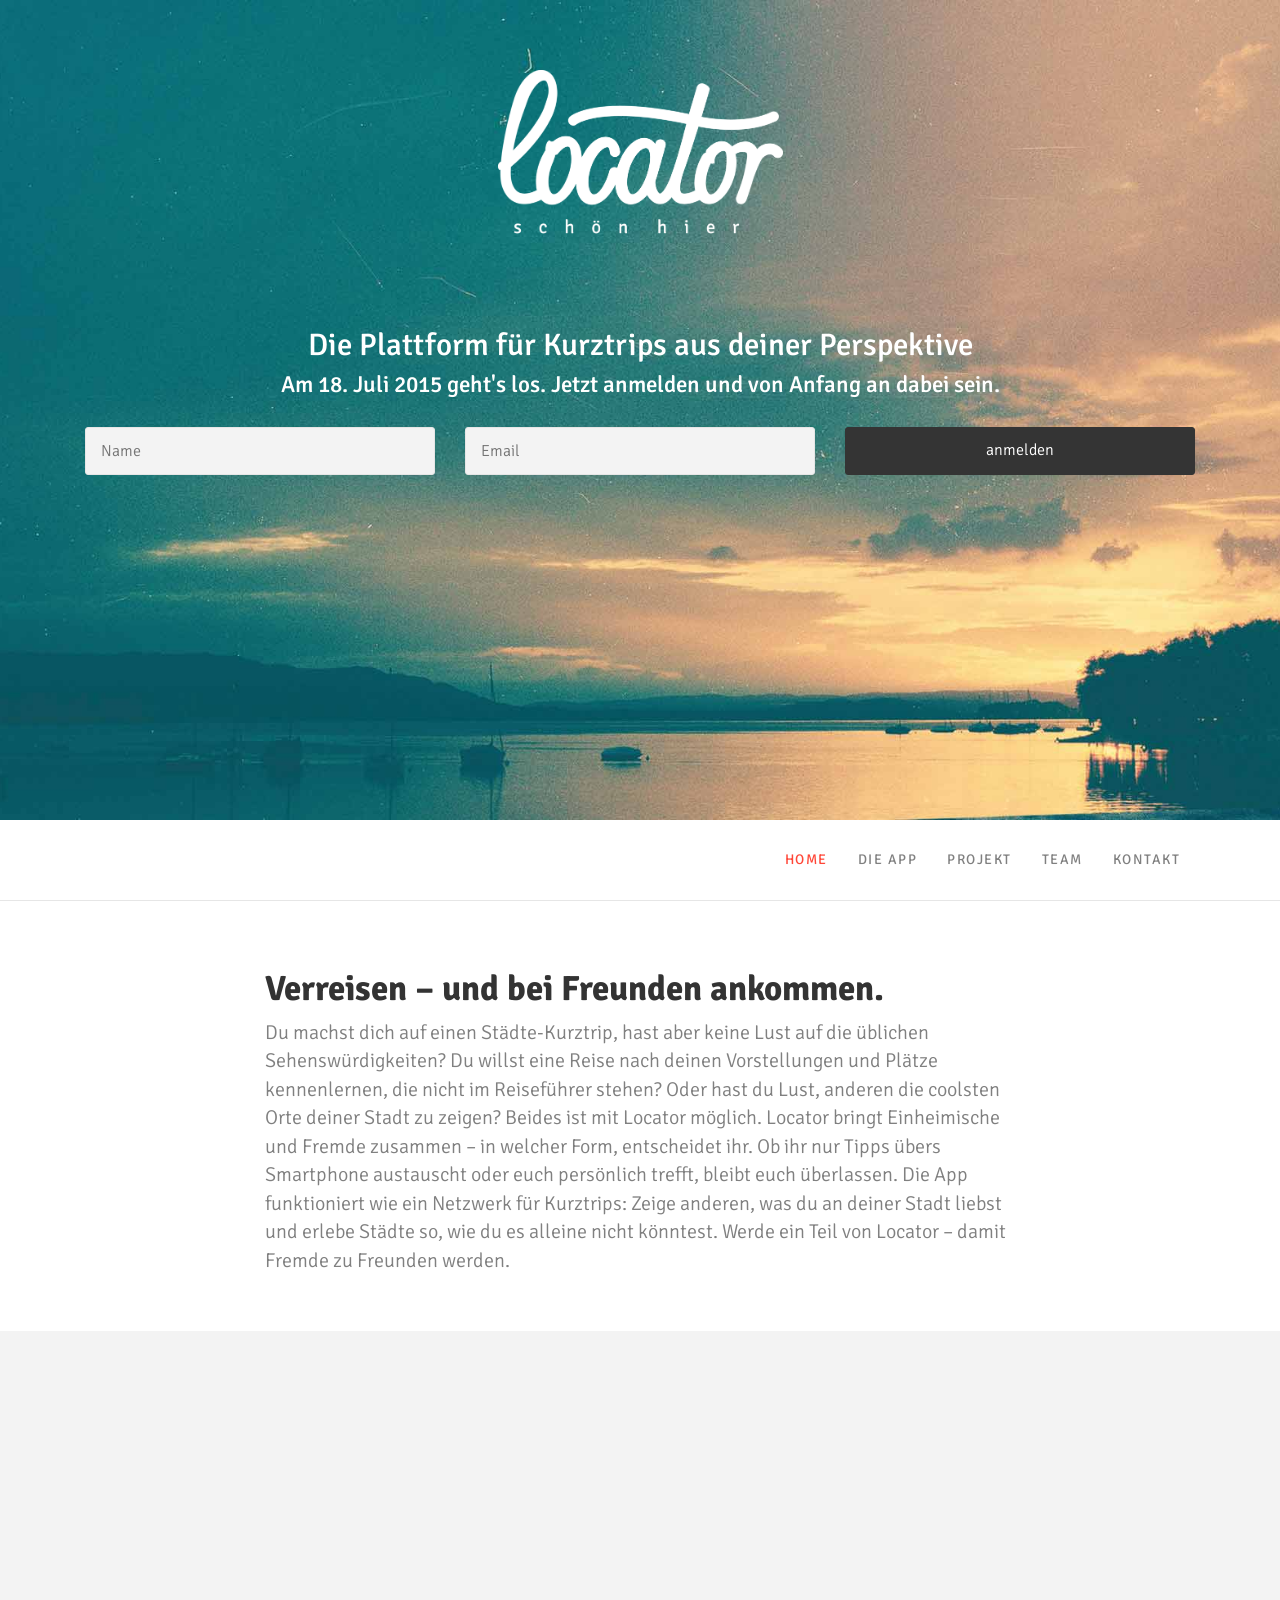
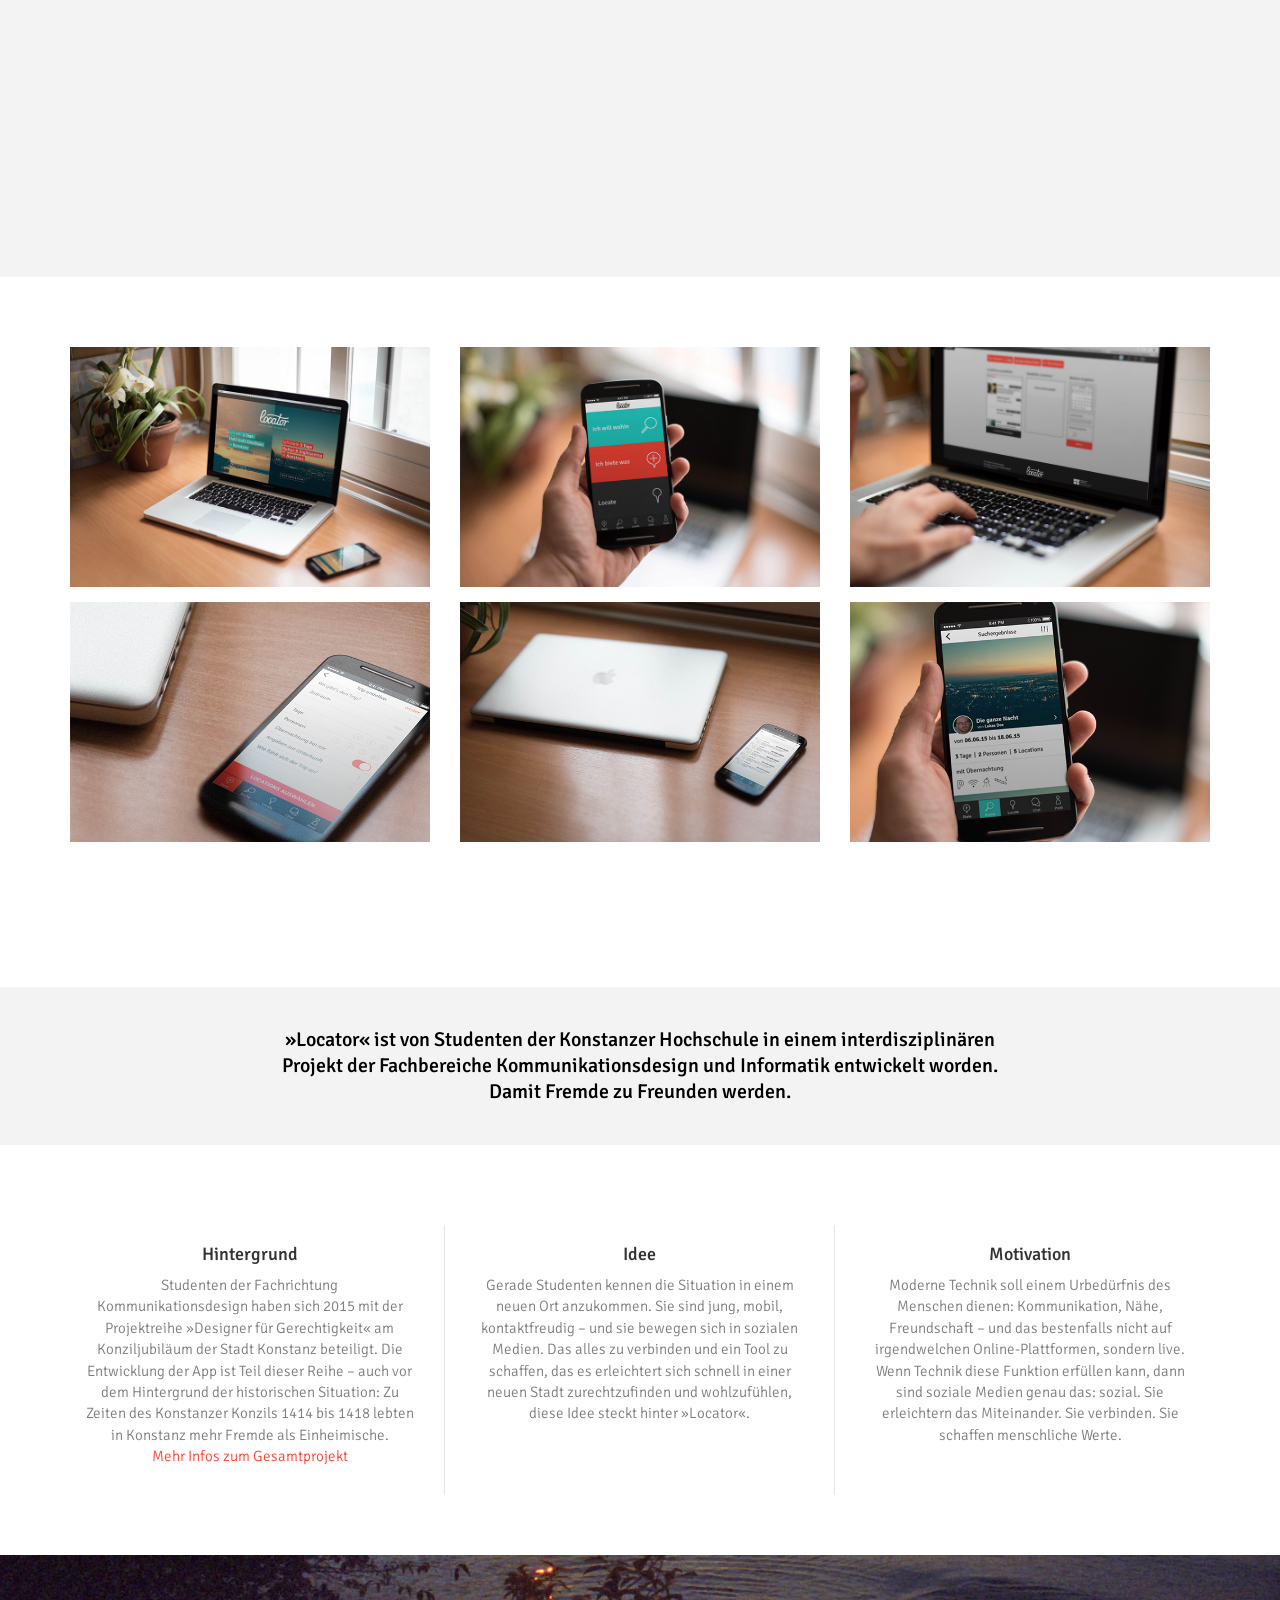
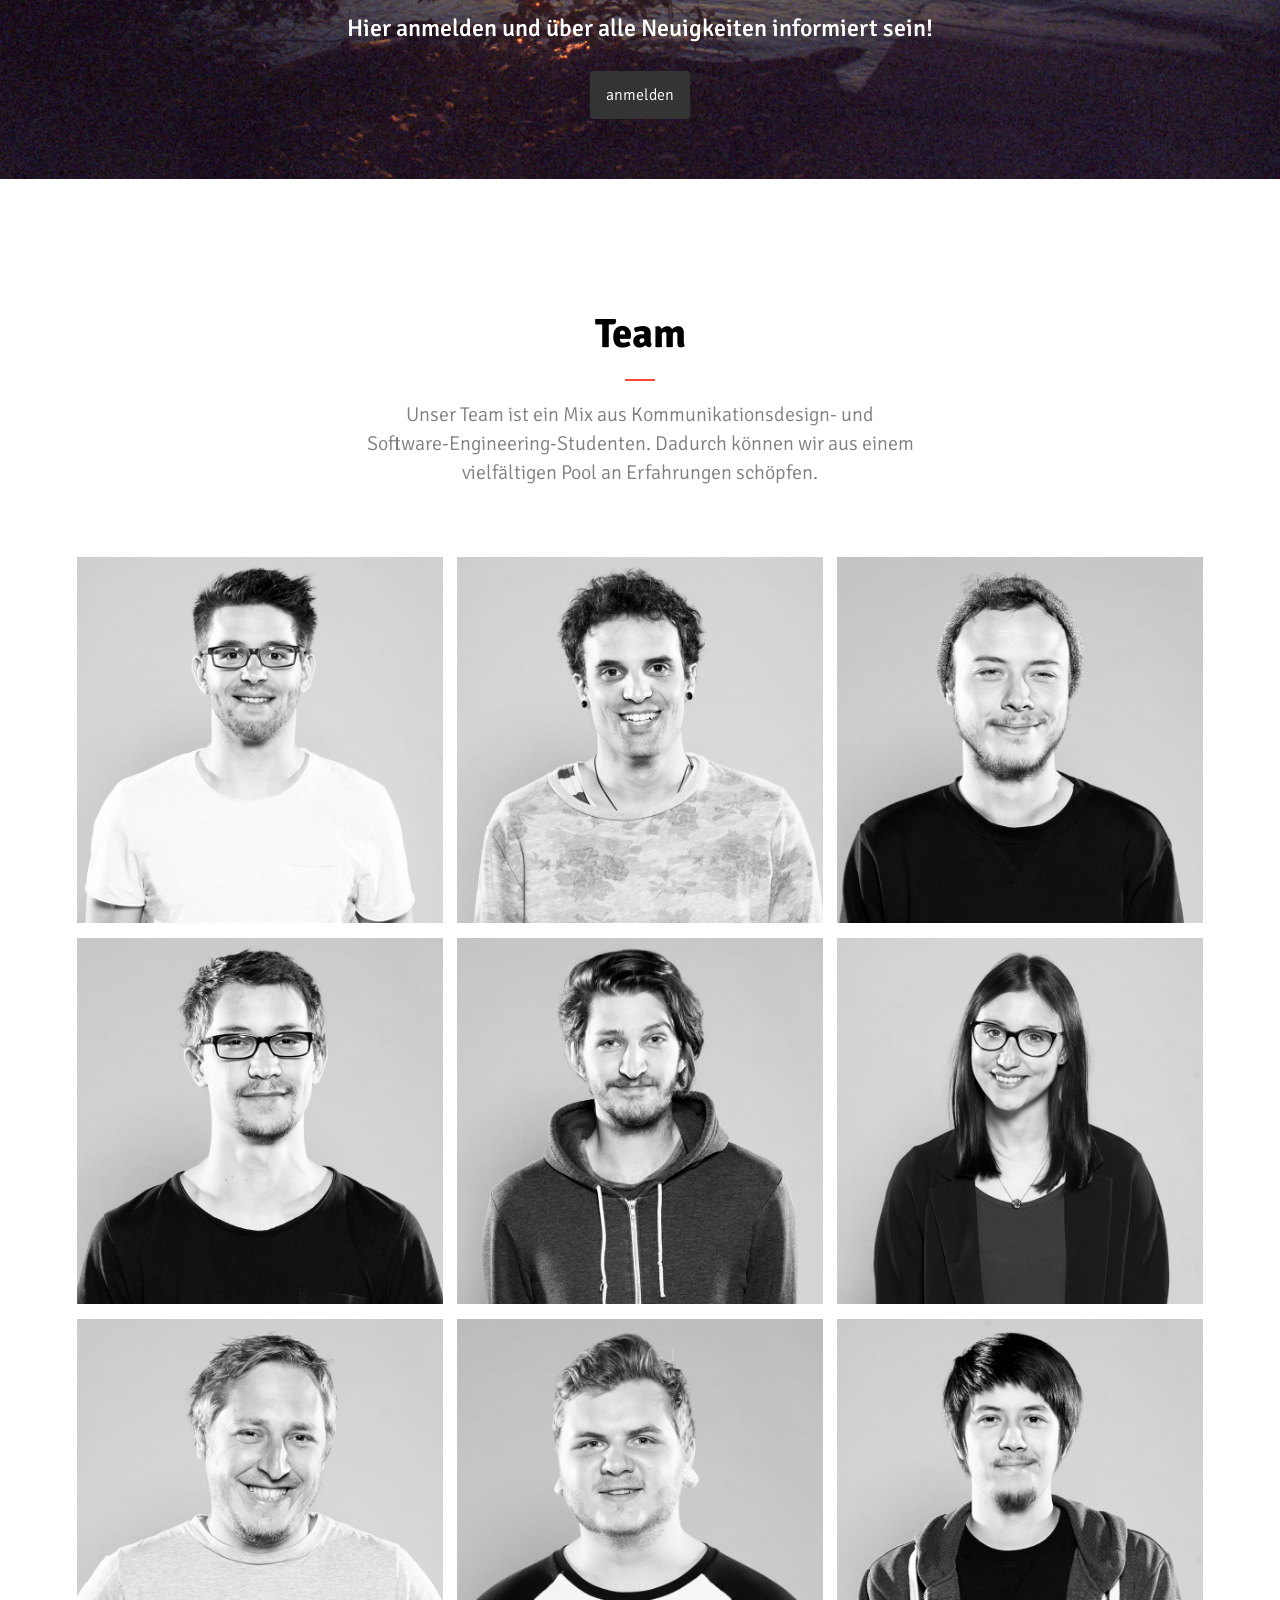
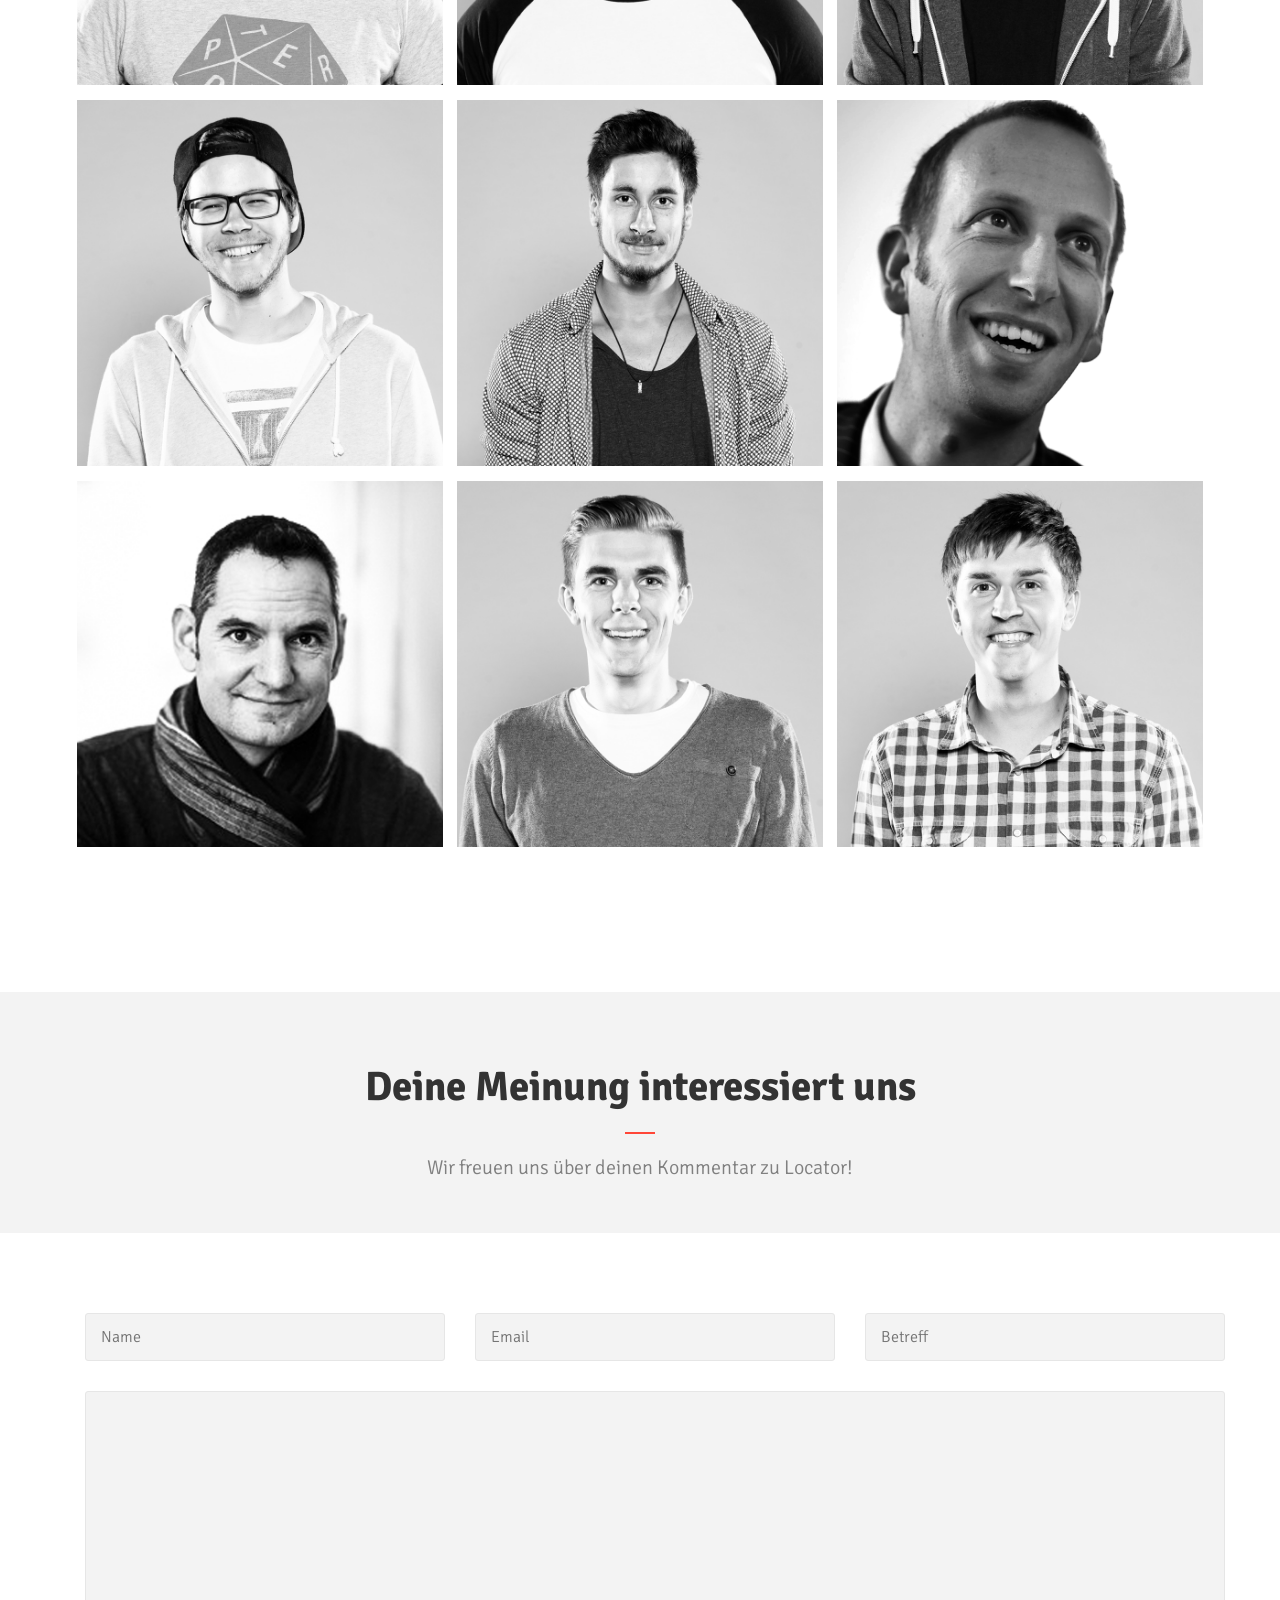
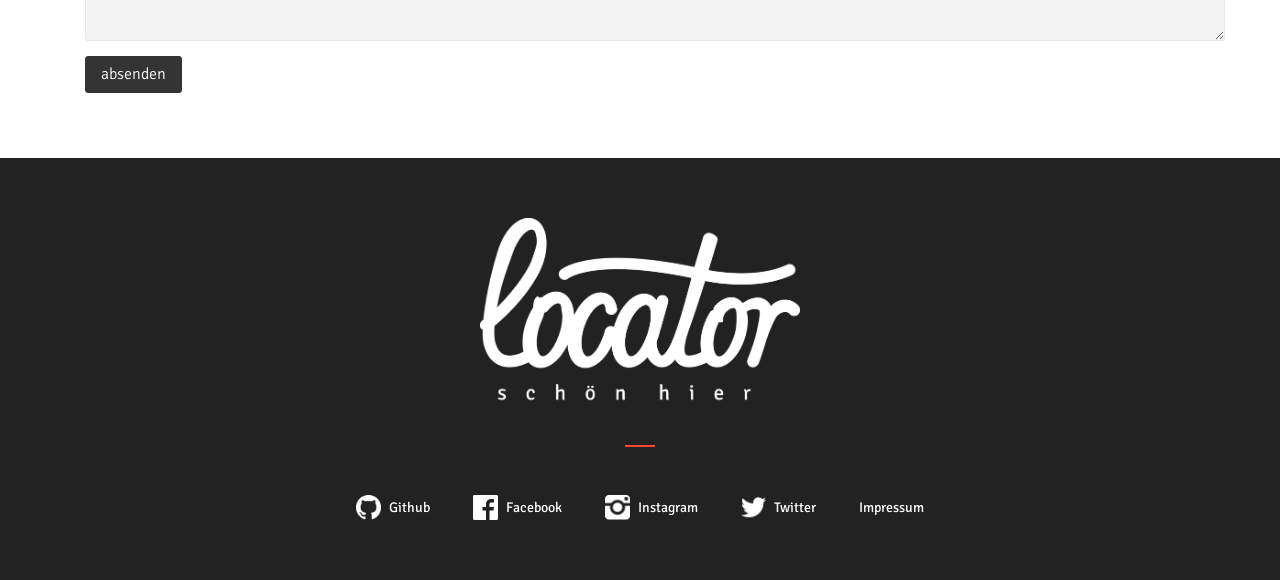
==== commit 8eadabdb: "use https" ====
--- a/app/index.html
+++ b/app/index.html
@@ -20,7 +20,7 @@
 
     <!-- Place favicon.ico and apple-touch-icon.png in the root directory -->
 
-    <link href='http://fonts.googleapis.com/css?family=Signika:300,400,600' rel='stylesheet' type='text/css'>
+    <link href='https://fonts.googleapis.com/css?family=Signika:300,400,600' rel='stylesheet' type='text/css'>
     <link rel="stylesheet" href="css/normalize.css">
     <link rel="stylesheet" href="components/font-awesome/css/font-awesome.min.css">
     <link rel="stylesheet" href="components/bootstrap/dist/css/bootstrap.min.css">
--- a/app/css/main.css
+++ b/app/css/main.css
@@ -921,8 +921,8 @@
 
 .video-container {
     max-width: 829px;
-    padding-top: 30px;
-    padding-bottom: 30px;
+    padding-top: 45px;
+    padding-bottom: 45px;
 }
 
 .video-fluid {
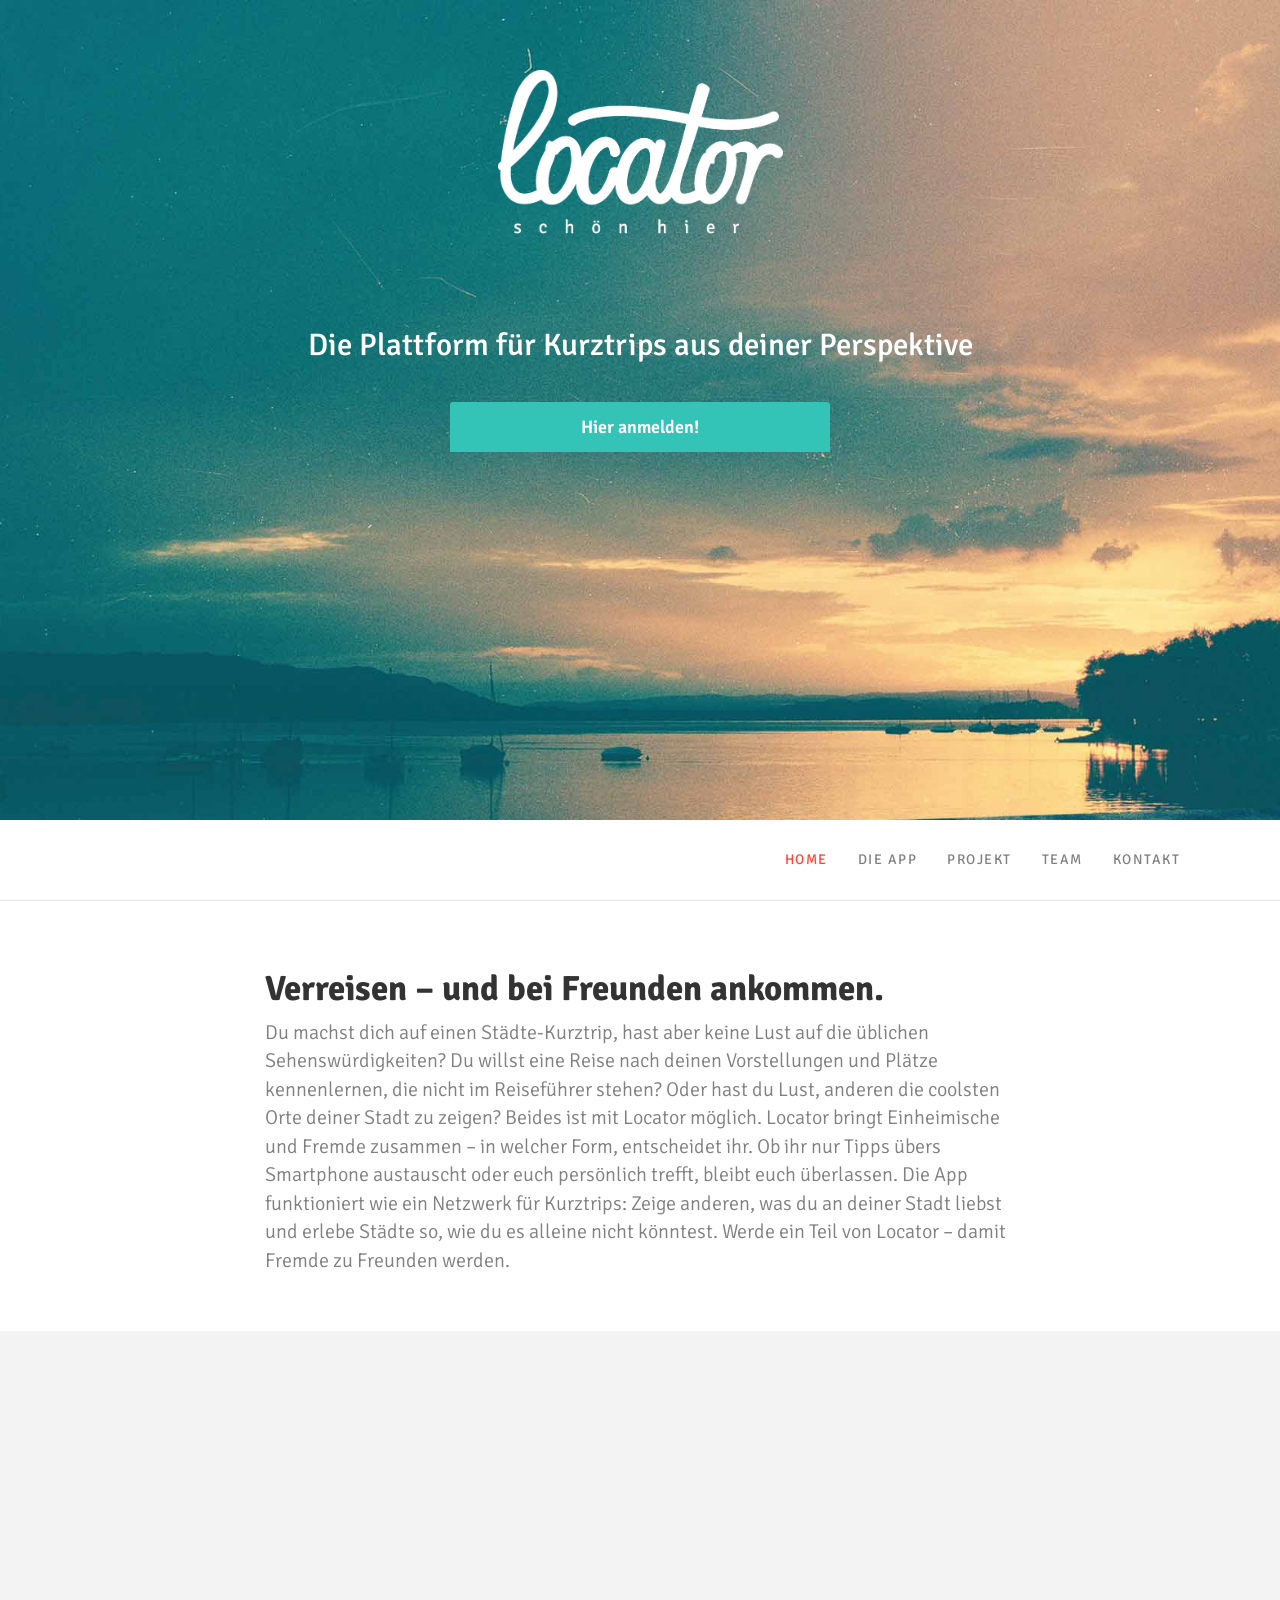
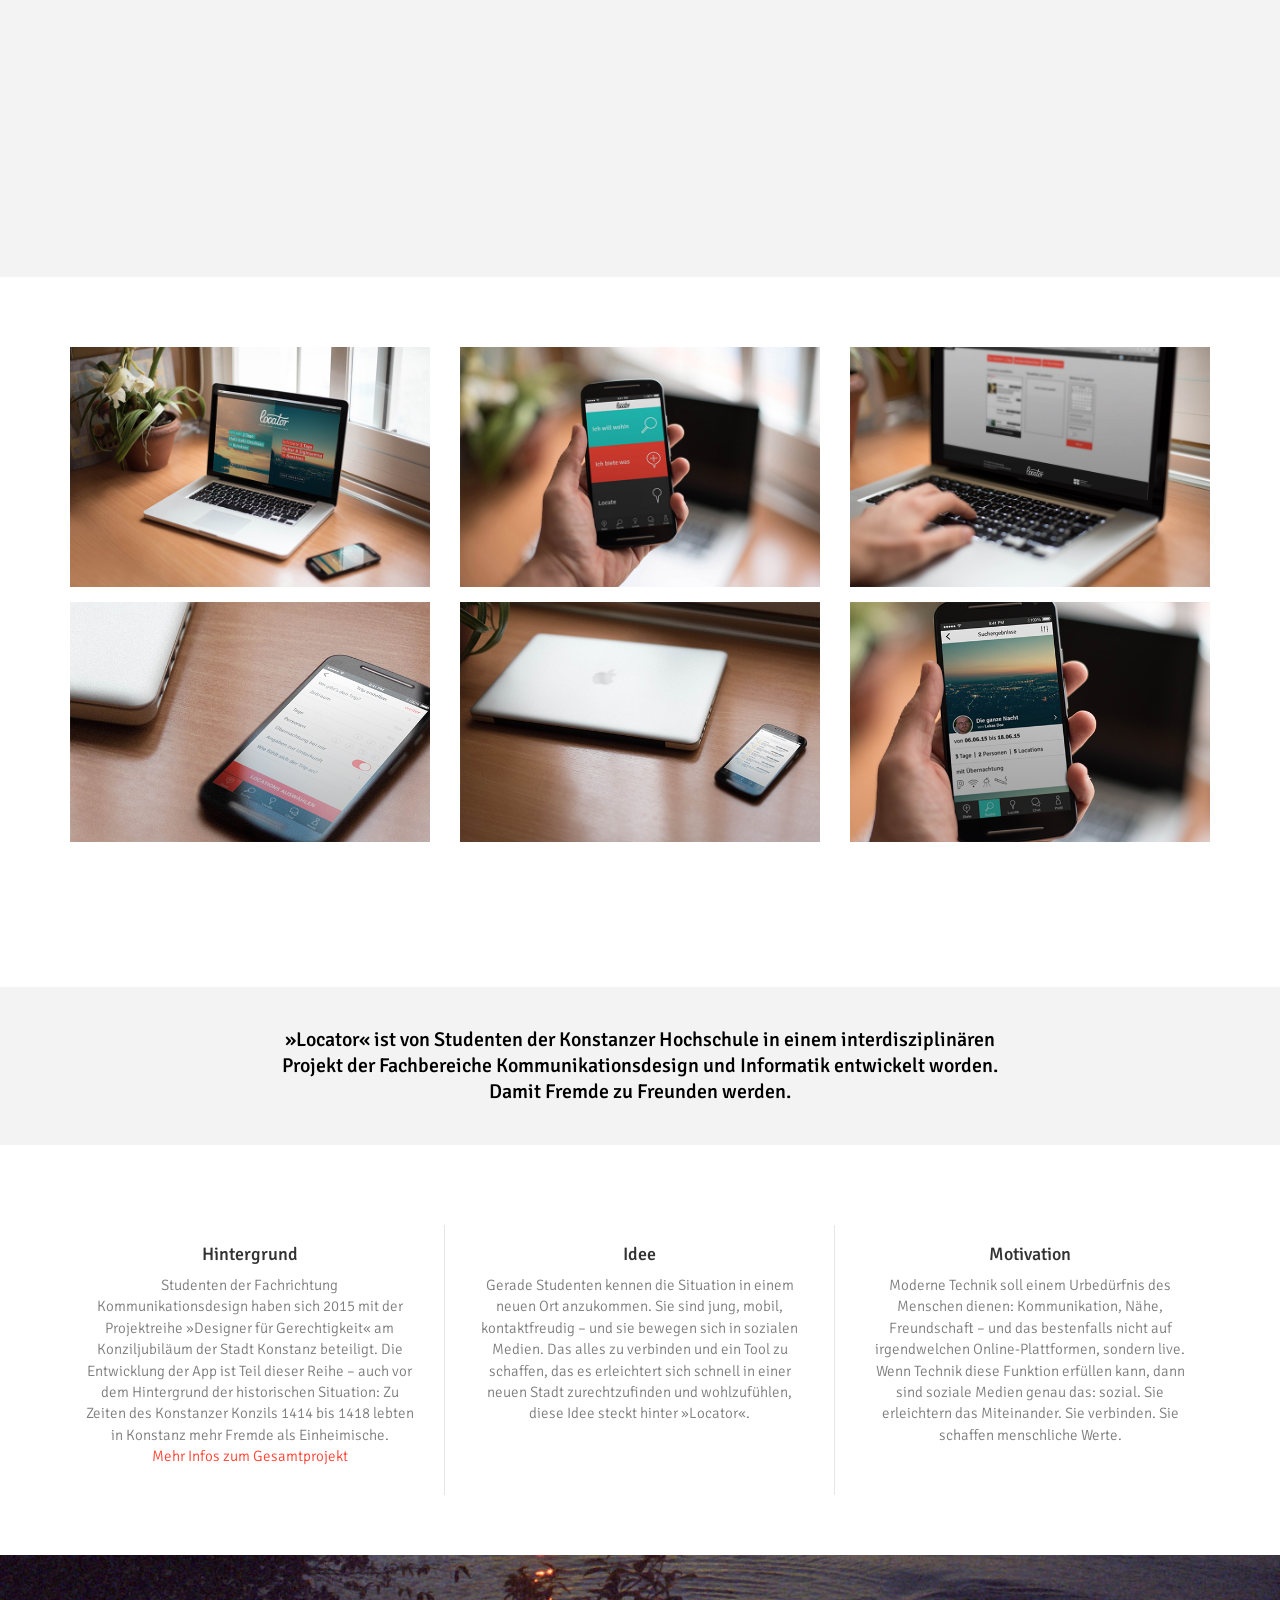
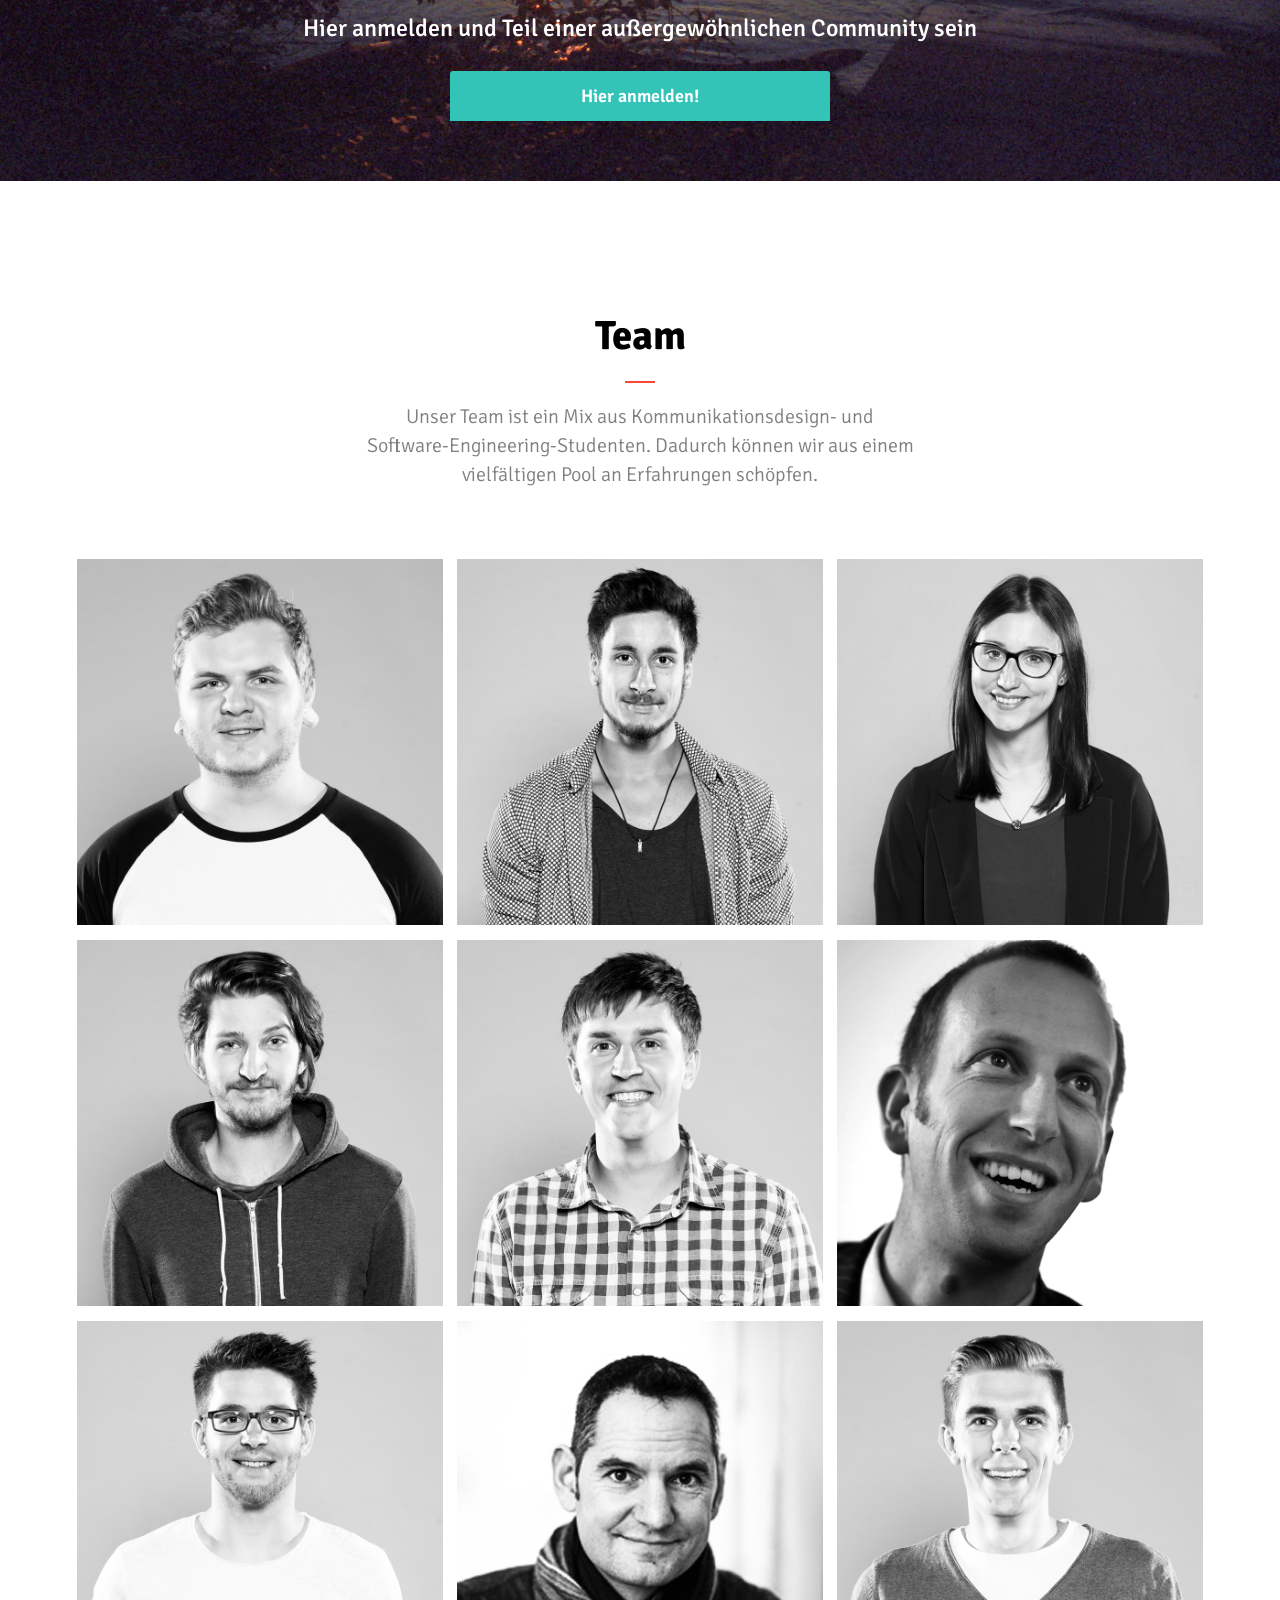
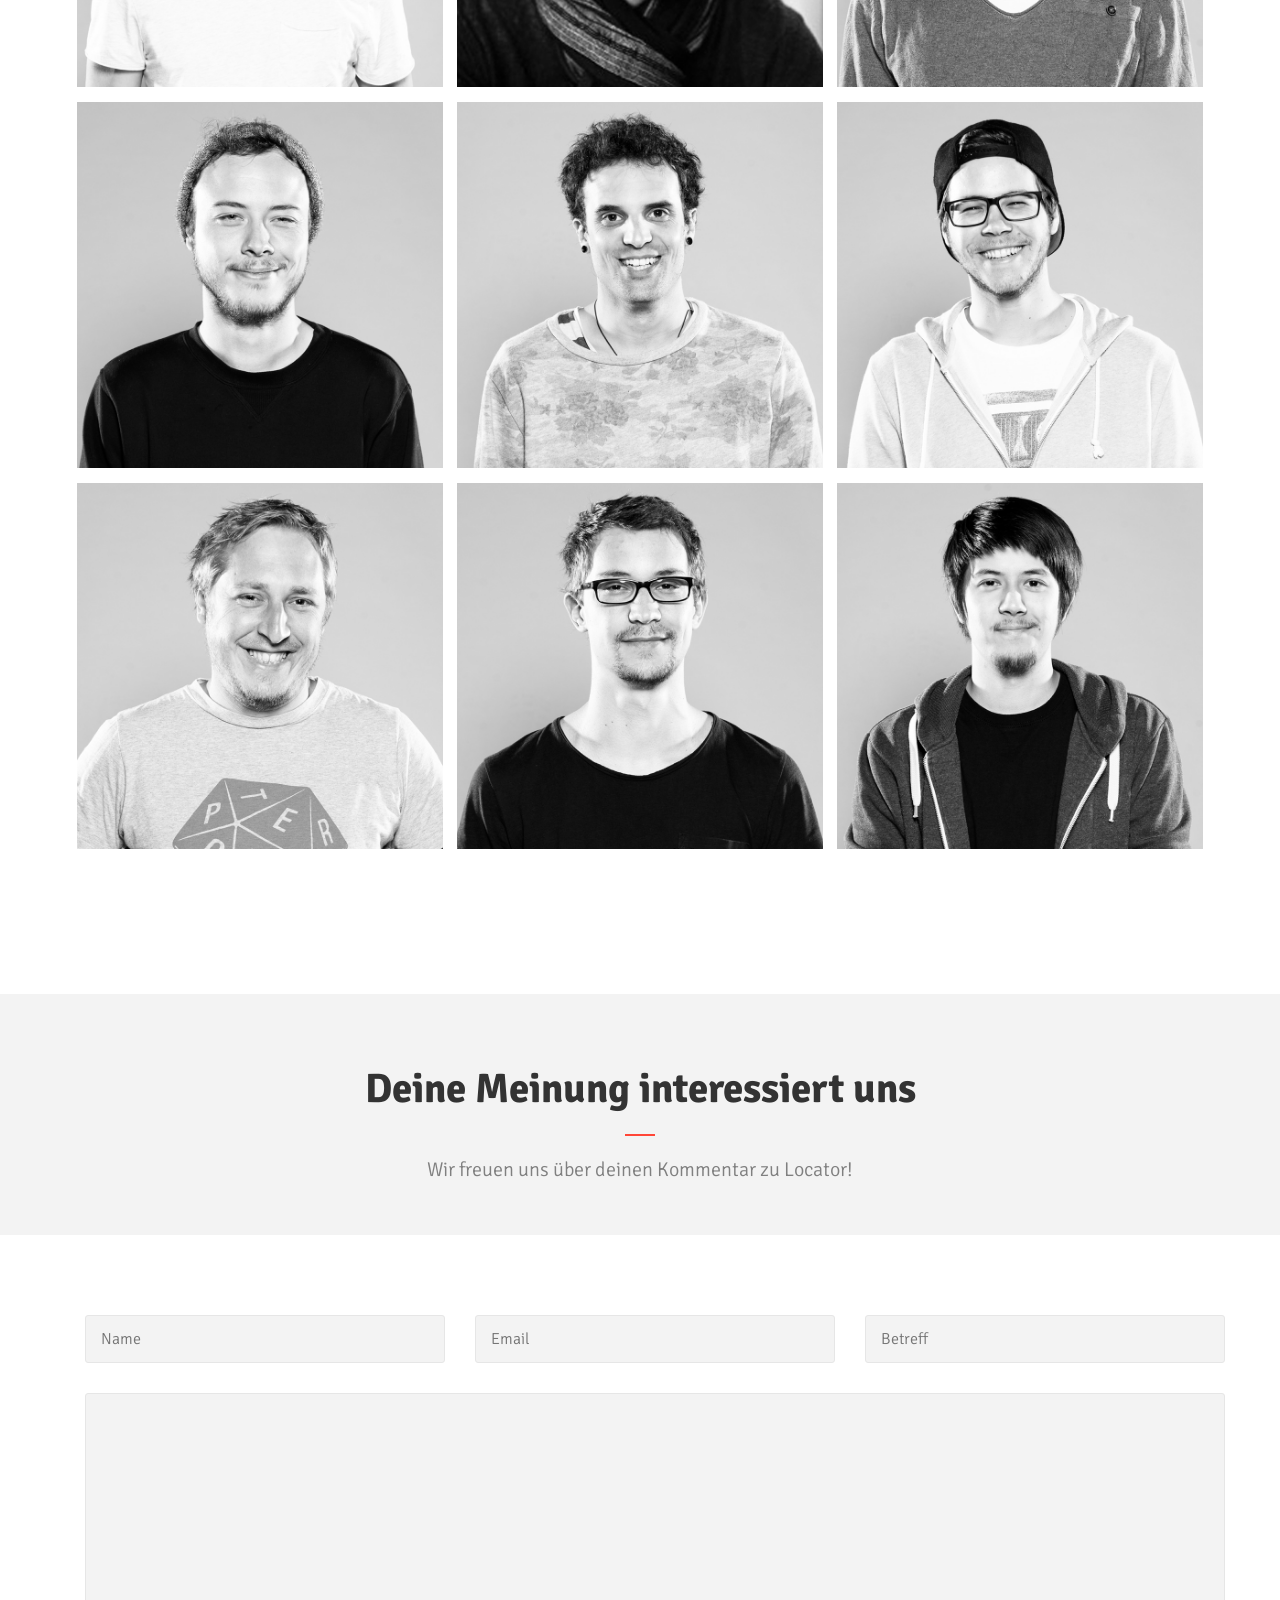
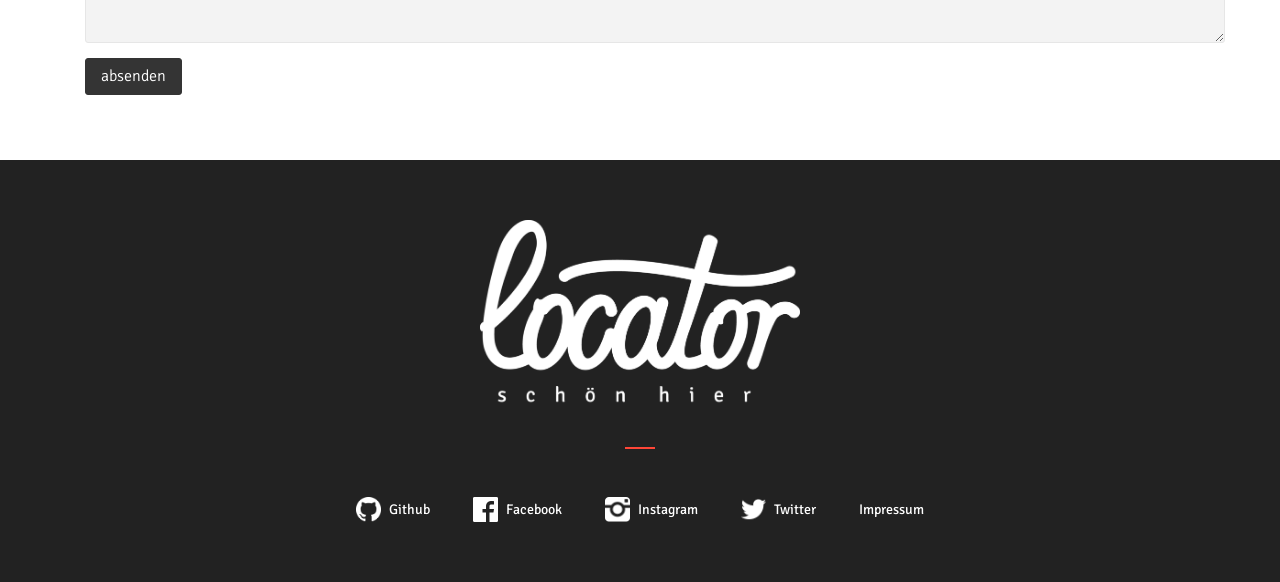
==== commit 16ede16d: "refactor project site" ====
--- a/app/index.html
+++ b/app/index.html
@@ -46,28 +46,14 @@
                 <div class="registration-container">
                     <div class="registration-header col-xs-12">
                         <h2>Die Plattform für Kurztrips aus deiner Perspektive</h2>
-
-                        <h3>Am 18. Juli 2015 geht's los. Jetzt anmelden und von Anfang an dabei sein.</h3>
-                    </div>
-                    <form id="registration">
-                        <div class="col-sm-4 col-xs-12 input">
-                            <input class="registration-form" type="text" placeholder="Name" name="name">
+                    </div>
+                    <a href="https://locator-app.com">
+                        <div class="col-sm-4 col-xs-8 col-sm-offset-4 registration-button">
+
+                            Hier anmelden!
+
                         </div>
-                        <div class="col-sm-4 col-xs-12 input">
-                            <input class="registration-form" type="text" placeholder="Email" name="email">
-                        </div>
-                        <div class="col-sm-4 col-xs-12 button">
-                            <input class="registration-submit" type="submit" value="anmelden">
-                        </div>
-                    </form>
-                    <div class="success">
-                        <p class="thanks">Vielen Dank für deine Anmeldung</p>
-                    </div>
-                    <div class="error">
-                        <p class="generic">Oops, da ist was schief gelaufen. Bitte überprüfe nochmal deine Eingabe.</p>
-
-                        <p class="conflict">Oops, diese Mail ist bereits registriert.</p>
-                    </div>
+                    </a>
 
                 </div>
             </div>
@@ -208,13 +194,15 @@
 
         <div class="container">
 
-            <h3>Hier anmelden und über alle Neuigkeiten informiert sein!</h3>
-
-            <div class="row center">
-                <div class="col-xs-12 col-sm4">
-                    <input class="registration-submit-bottom" type="submit" value="anmelden">
-                </div>
-            </div>
+            <h3>Hier anmelden und Teil einer außergewöhnlichen Community sein</h3>
+
+            <a href="https://locator-app.com">
+                <div class="col-sm-4 col-xs-8 col-sm-offset-4 registration-button">
+
+                    Hier anmelden!
+
+                </div>
+            </a>
         </div>
     </div>
 
--- a/app/css/main.css
+++ b/app/css/main.css
@@ -796,6 +796,7 @@
     color: white;
     font-size: 25px;
     text-align: center;
+    padding-bottom: 30px;
 }
 
 .registration {
@@ -812,6 +813,16 @@
     text-align: center;
 }
 
+.registration-button {
+    height: 50px;
+    background: #33c4b7;
+    color: white;
+    line-height: 50px;
+    border-radius: 3px 3px 0px 0px;
+    font-size: 18px;
+    font-weight: 600;
+}
+
 .registration h3 {
     margin-top: 0;
     margin-bottom: 30px;
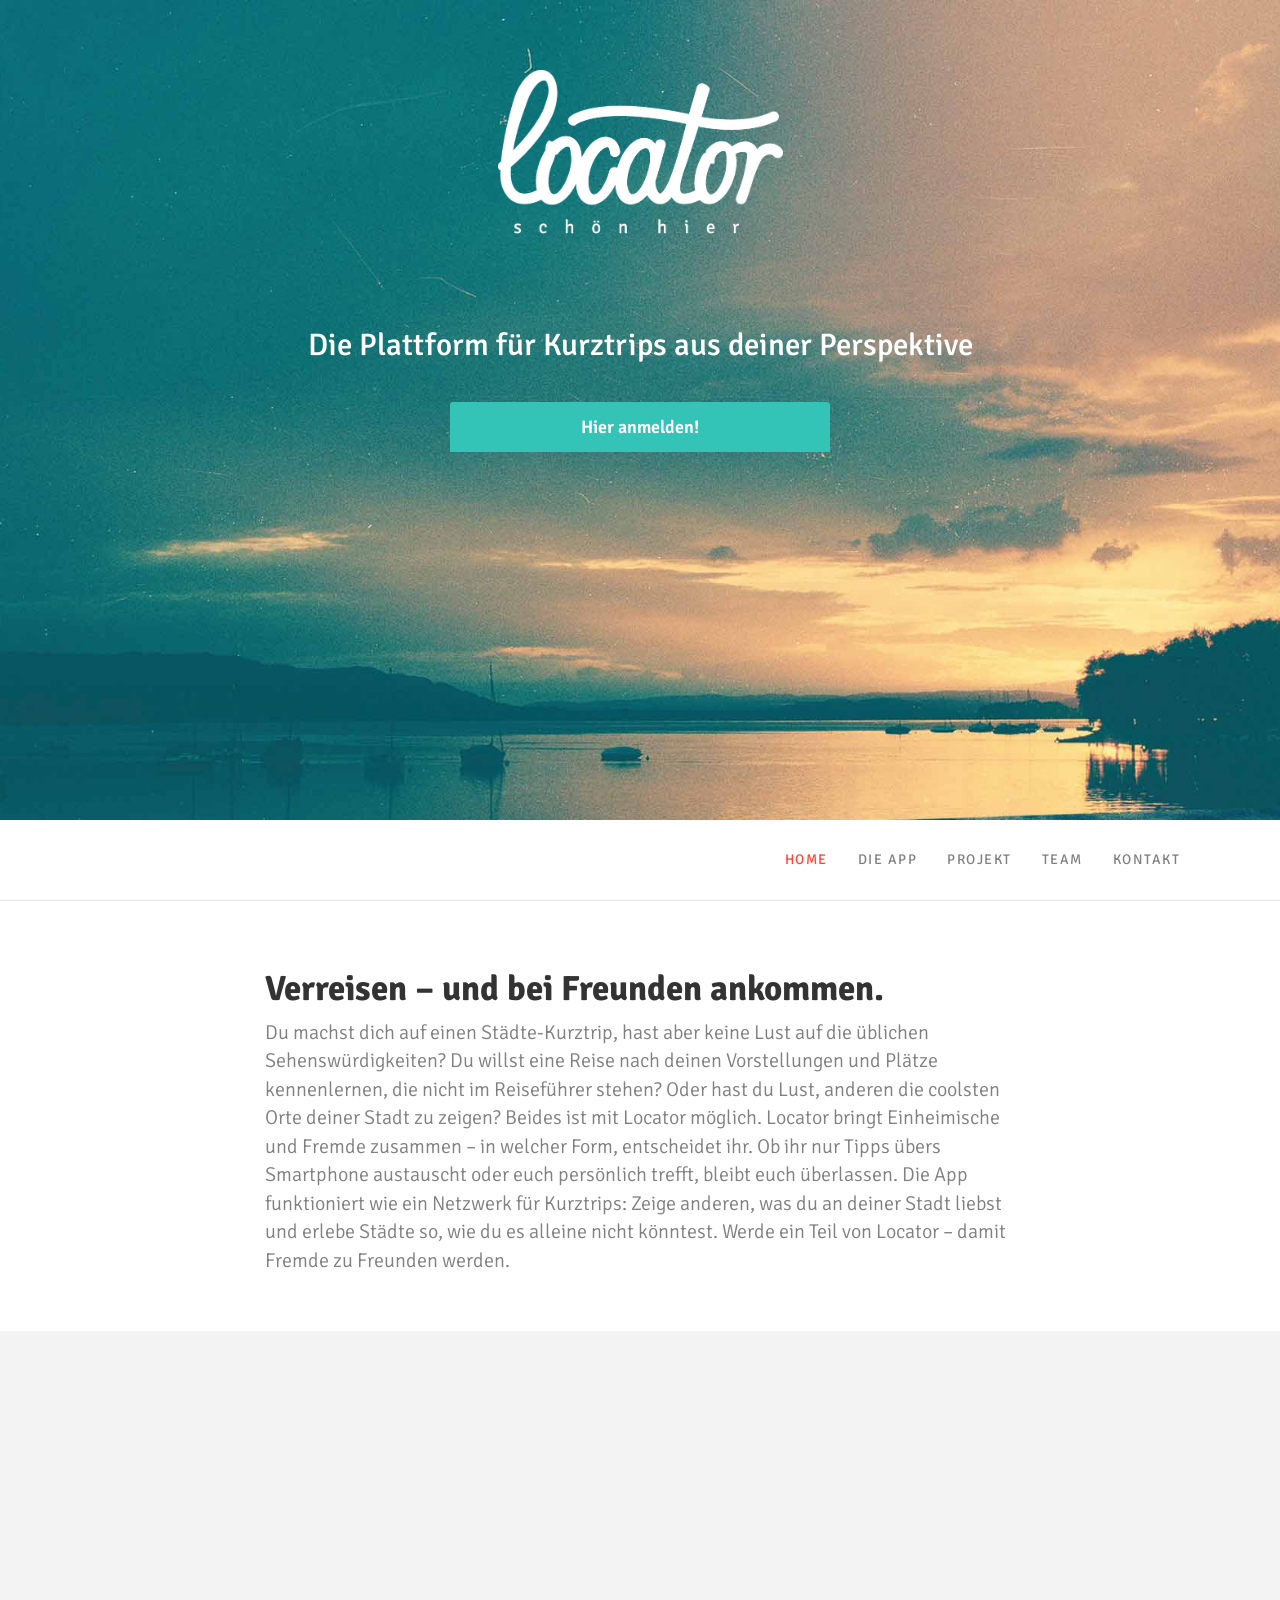
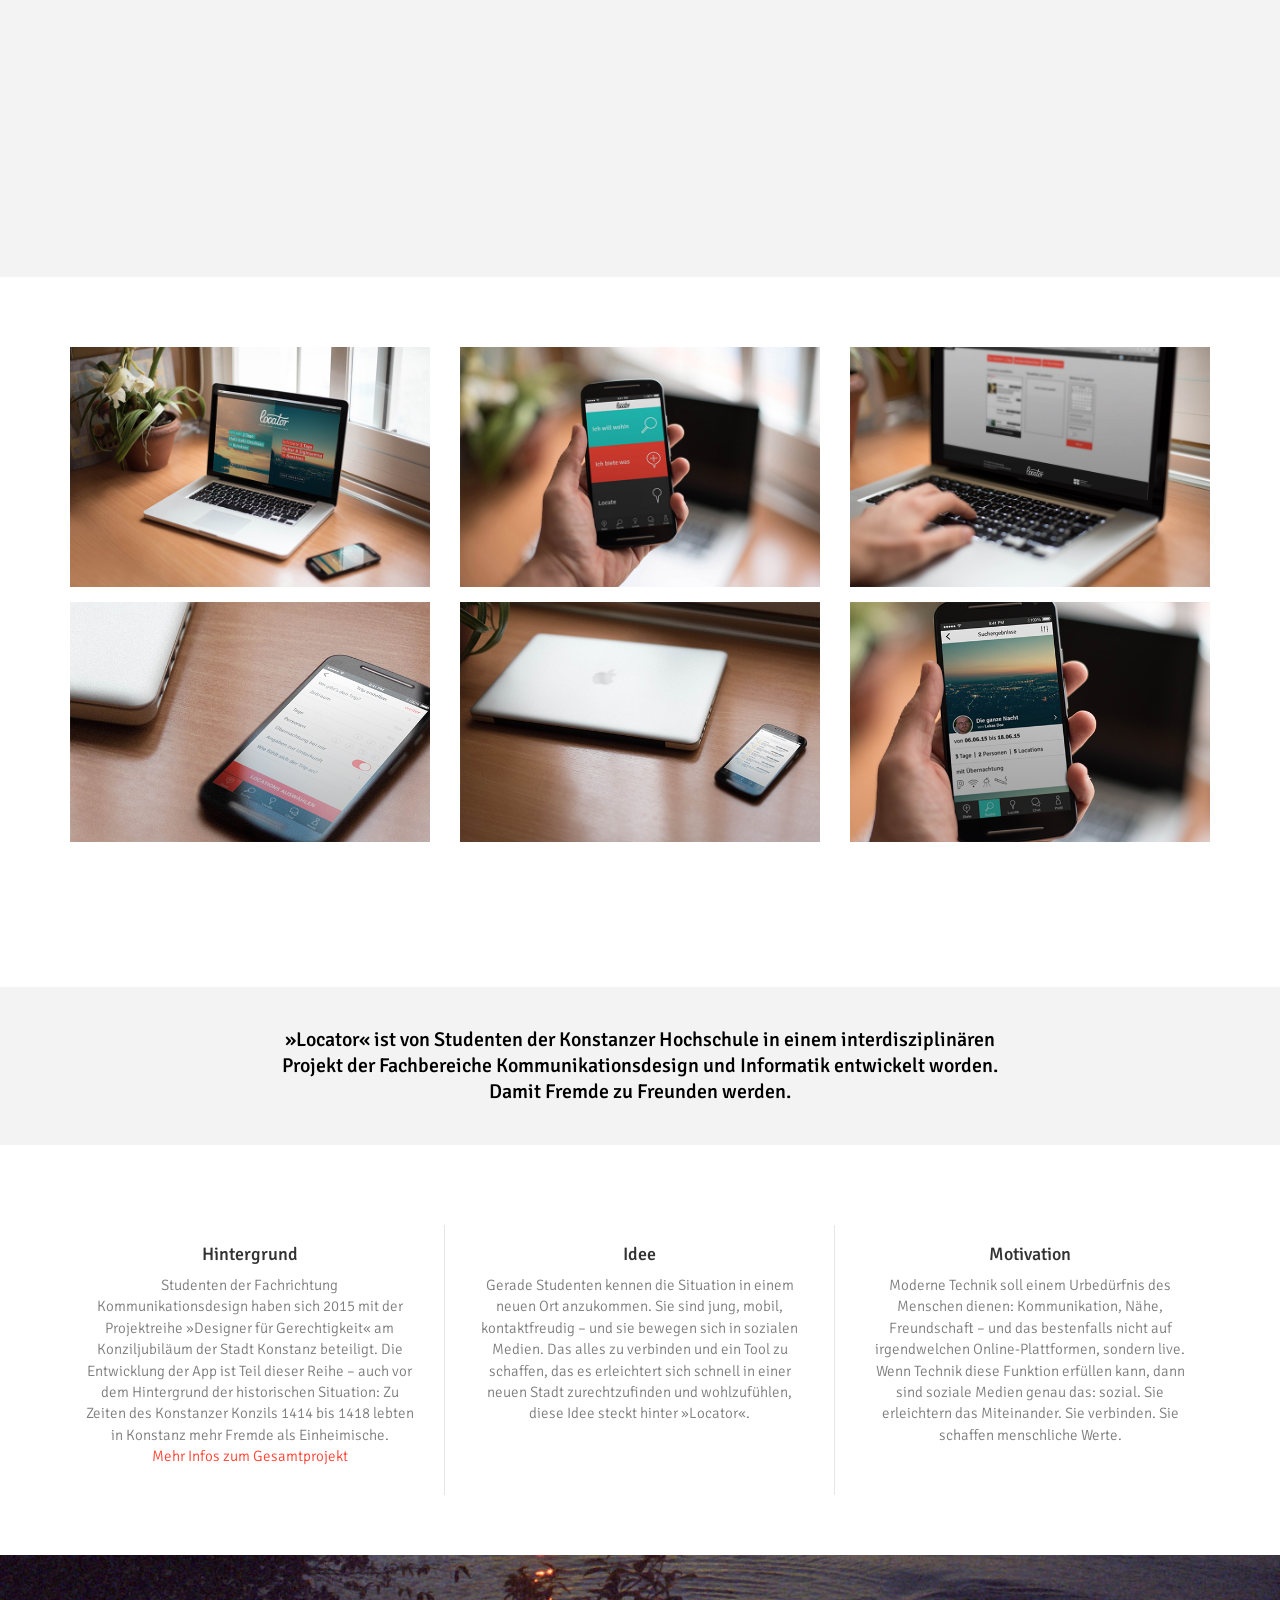
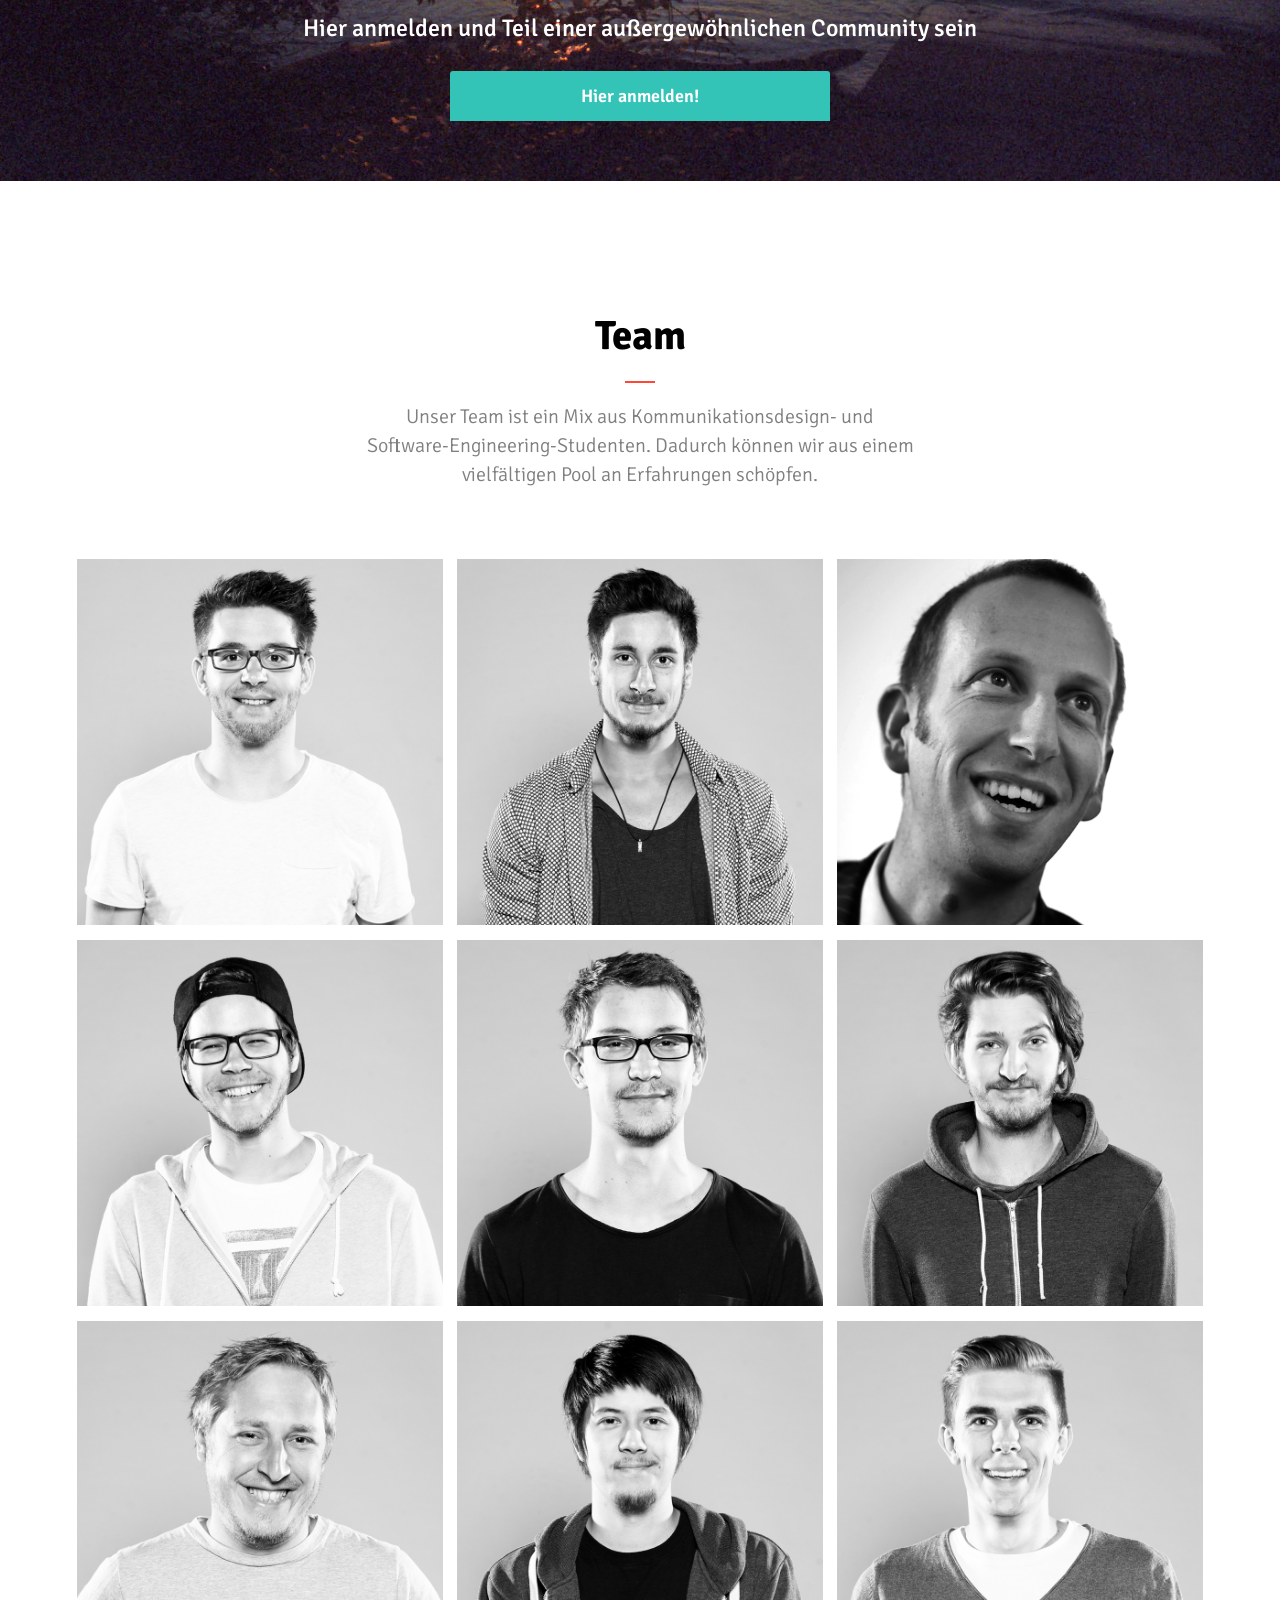
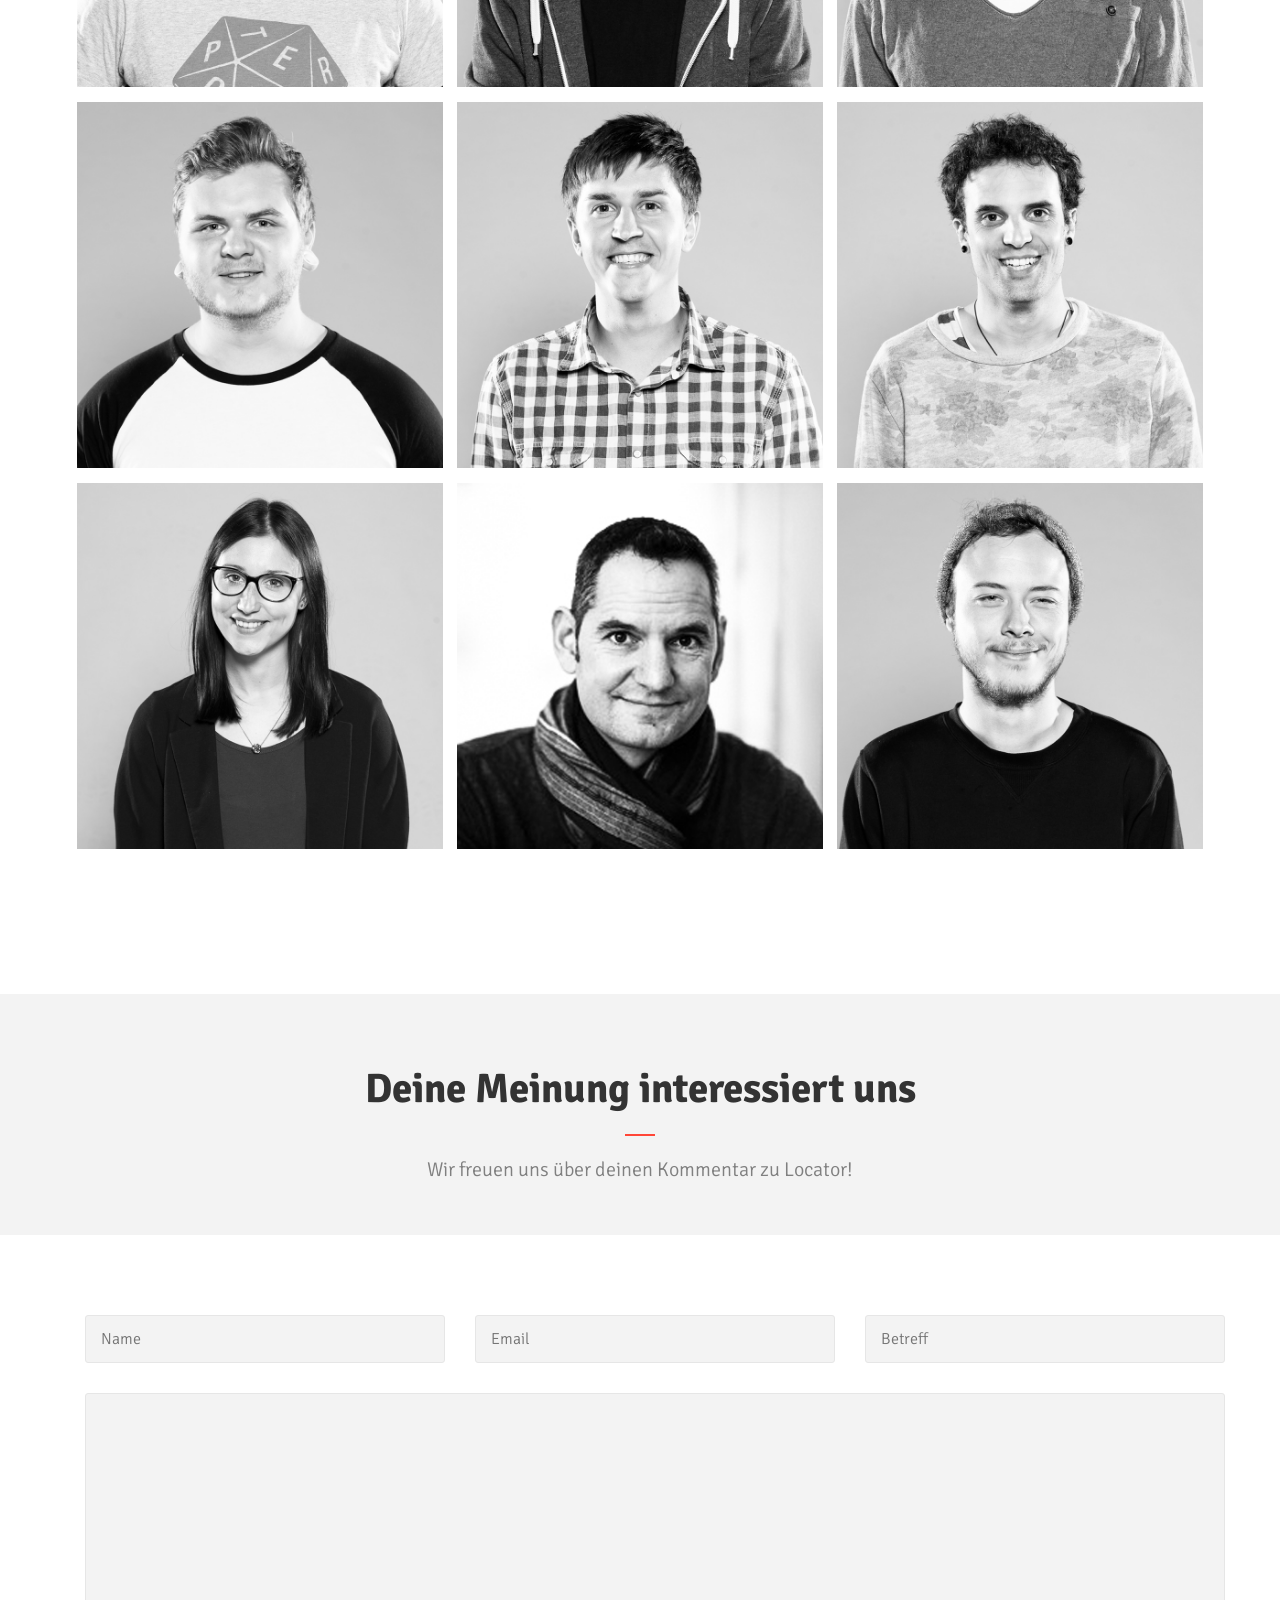
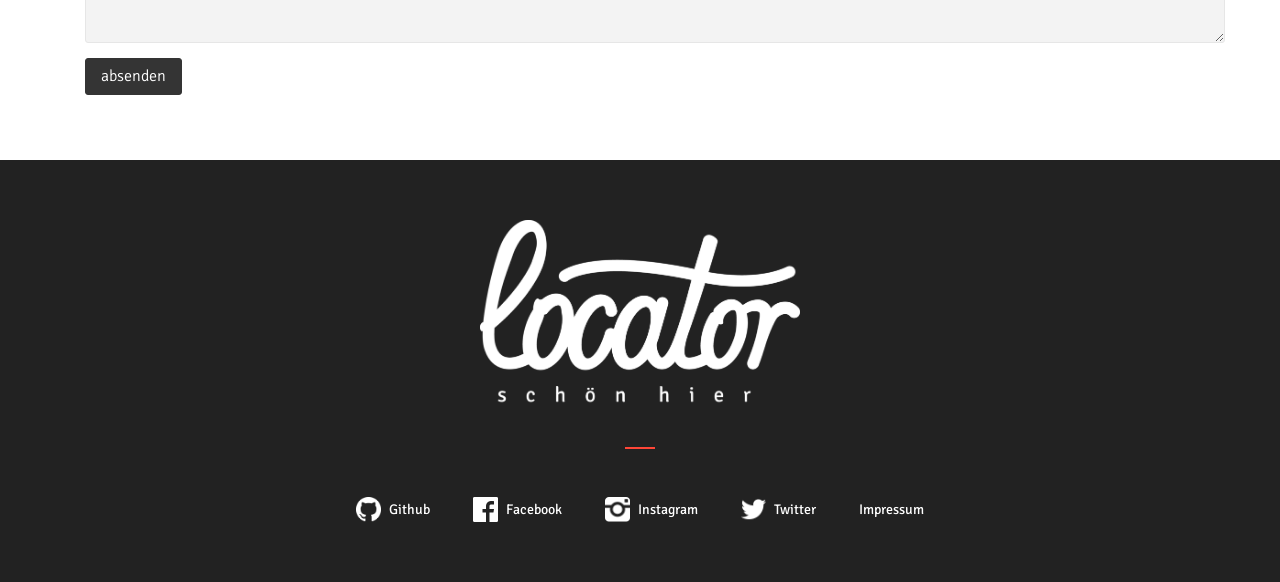
==== commit e8cd1d60: "remove comment" ====
--- a/app/index.html
+++ b/app/index.html
@@ -17,8 +17,6 @@
     <link rel="shortcut icon" href="favicon.ico" type="image/x-icon"/>
     <link rel="shortcut icon" href="favicon.png" type="image/png"/>
     <link rel="icon" href="favicon.png" type="image/png"/>
-
-    <!-- Place favicon.ico and apple-touch-icon.png in the root directory -->
 
     <link href='https://fonts.googleapis.com/css?family=Signika:300,400,600' rel='stylesheet' type='text/css'>
     <link rel="stylesheet" href="css/normalize.css">
